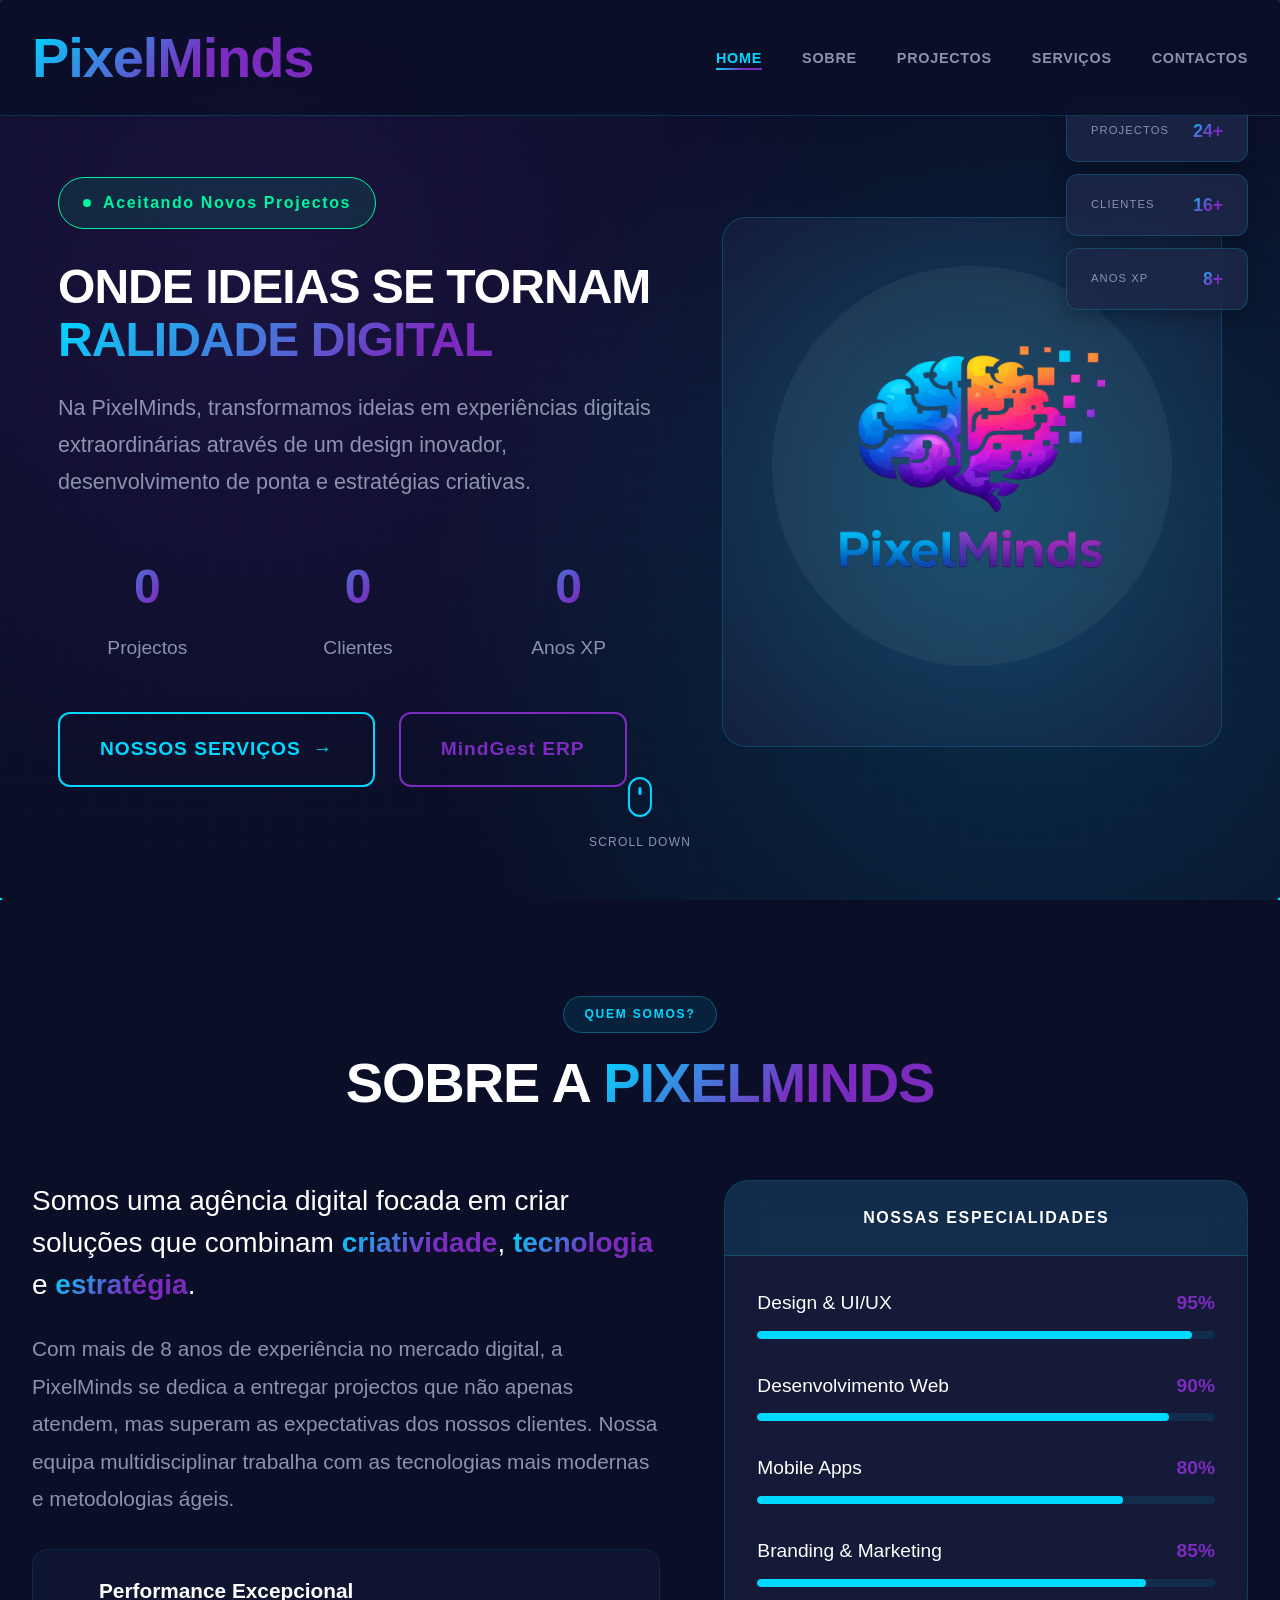
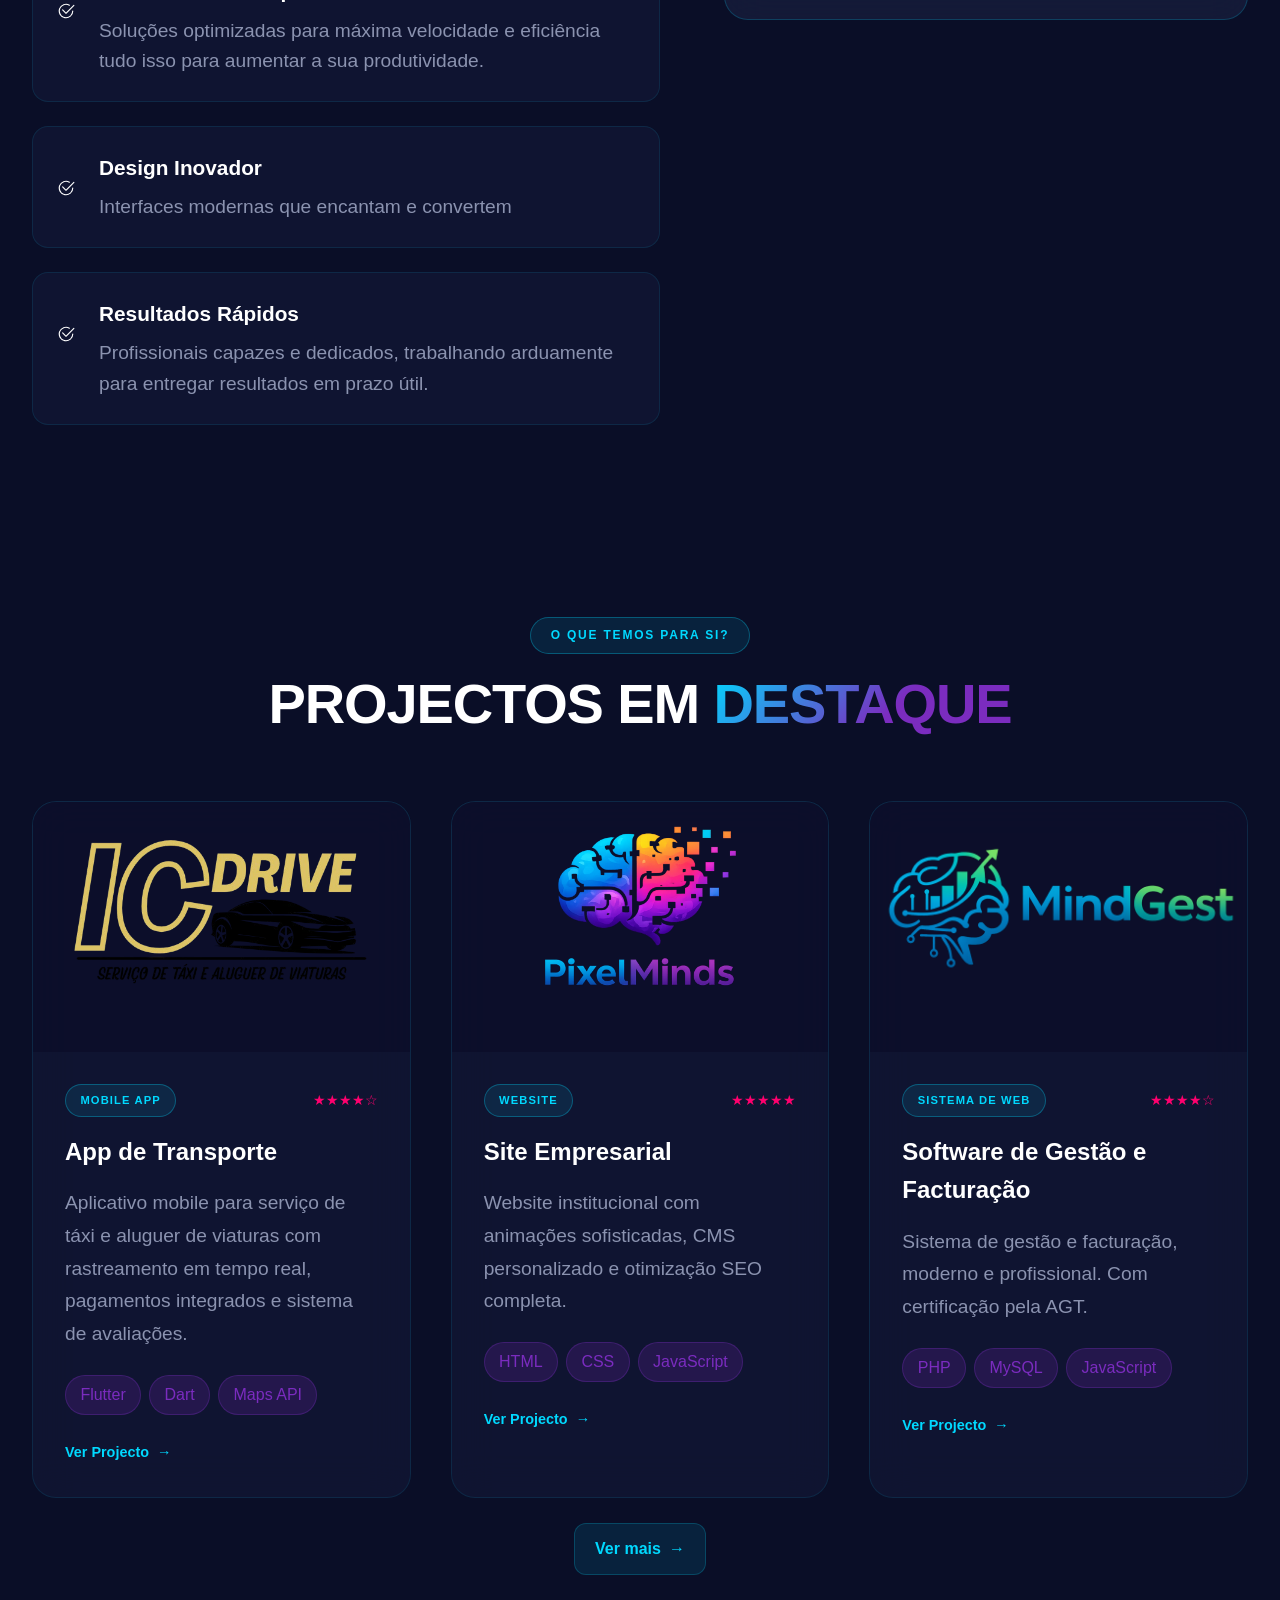
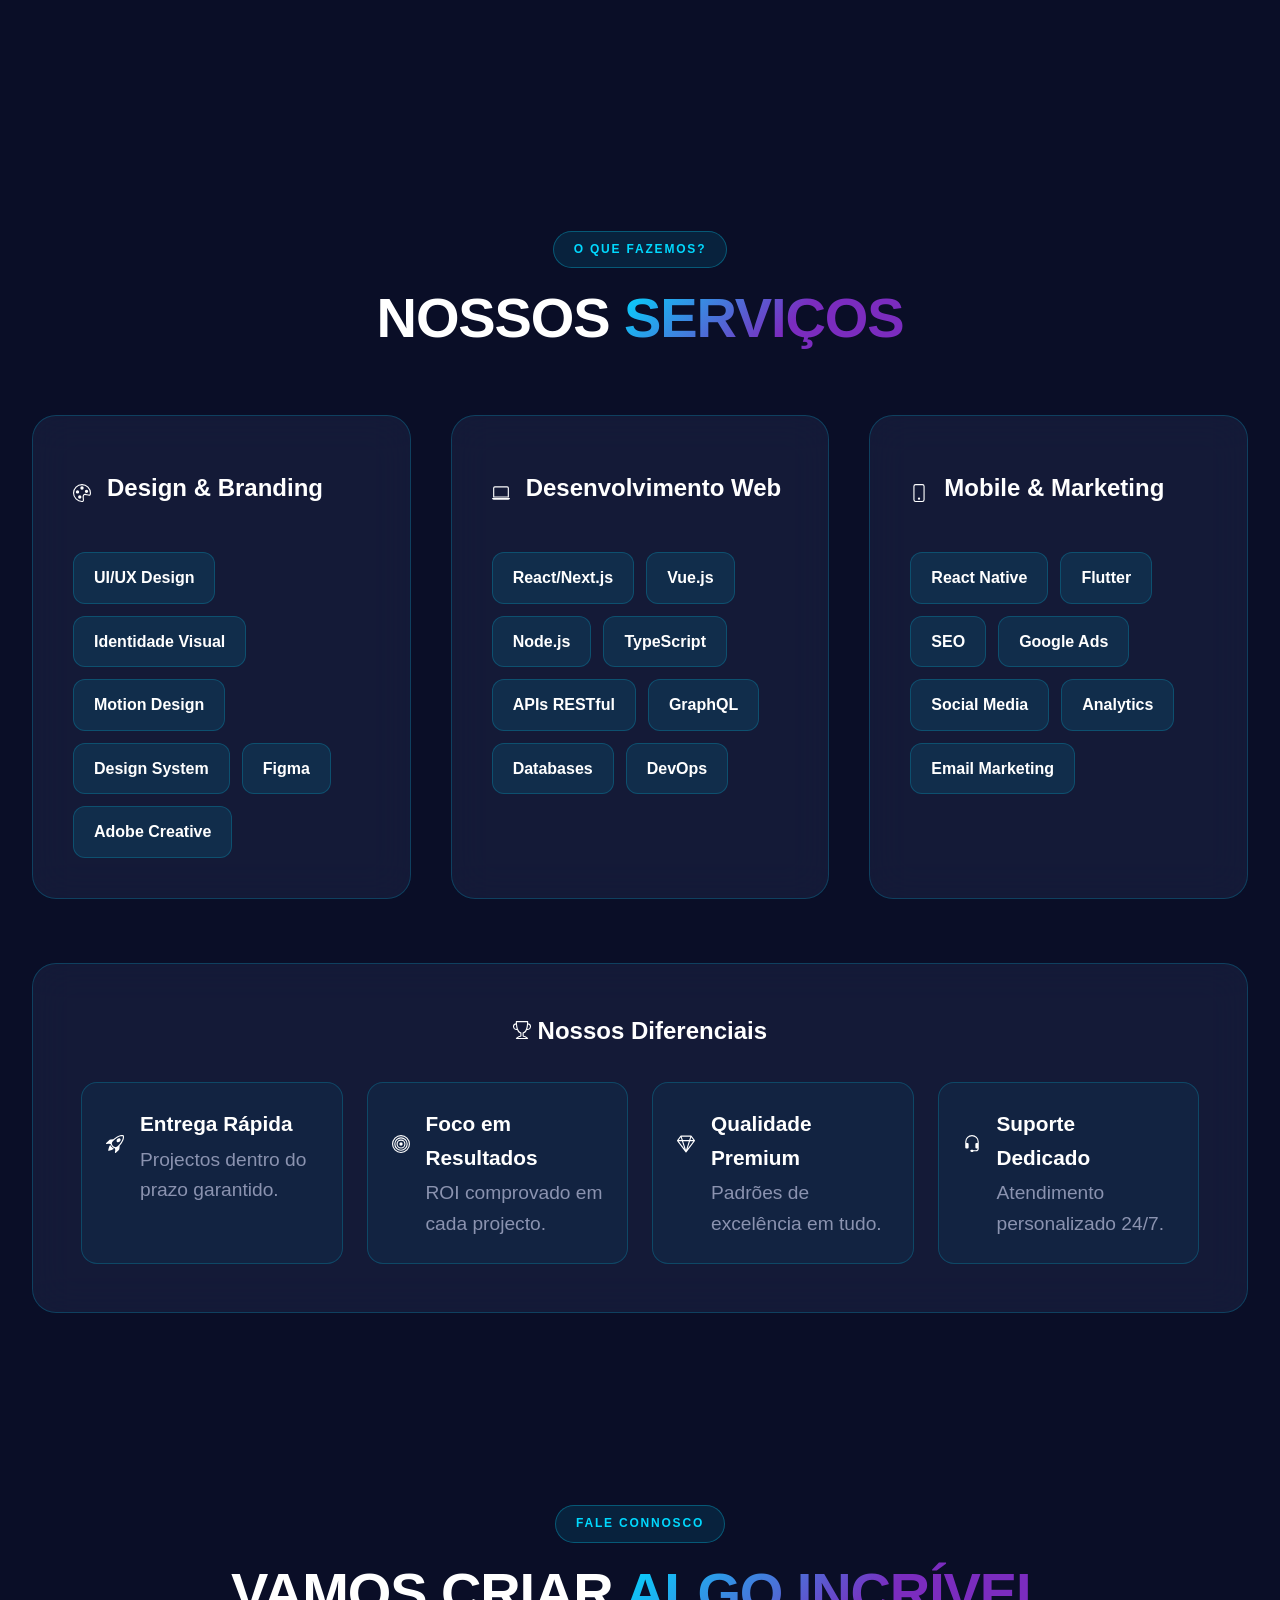
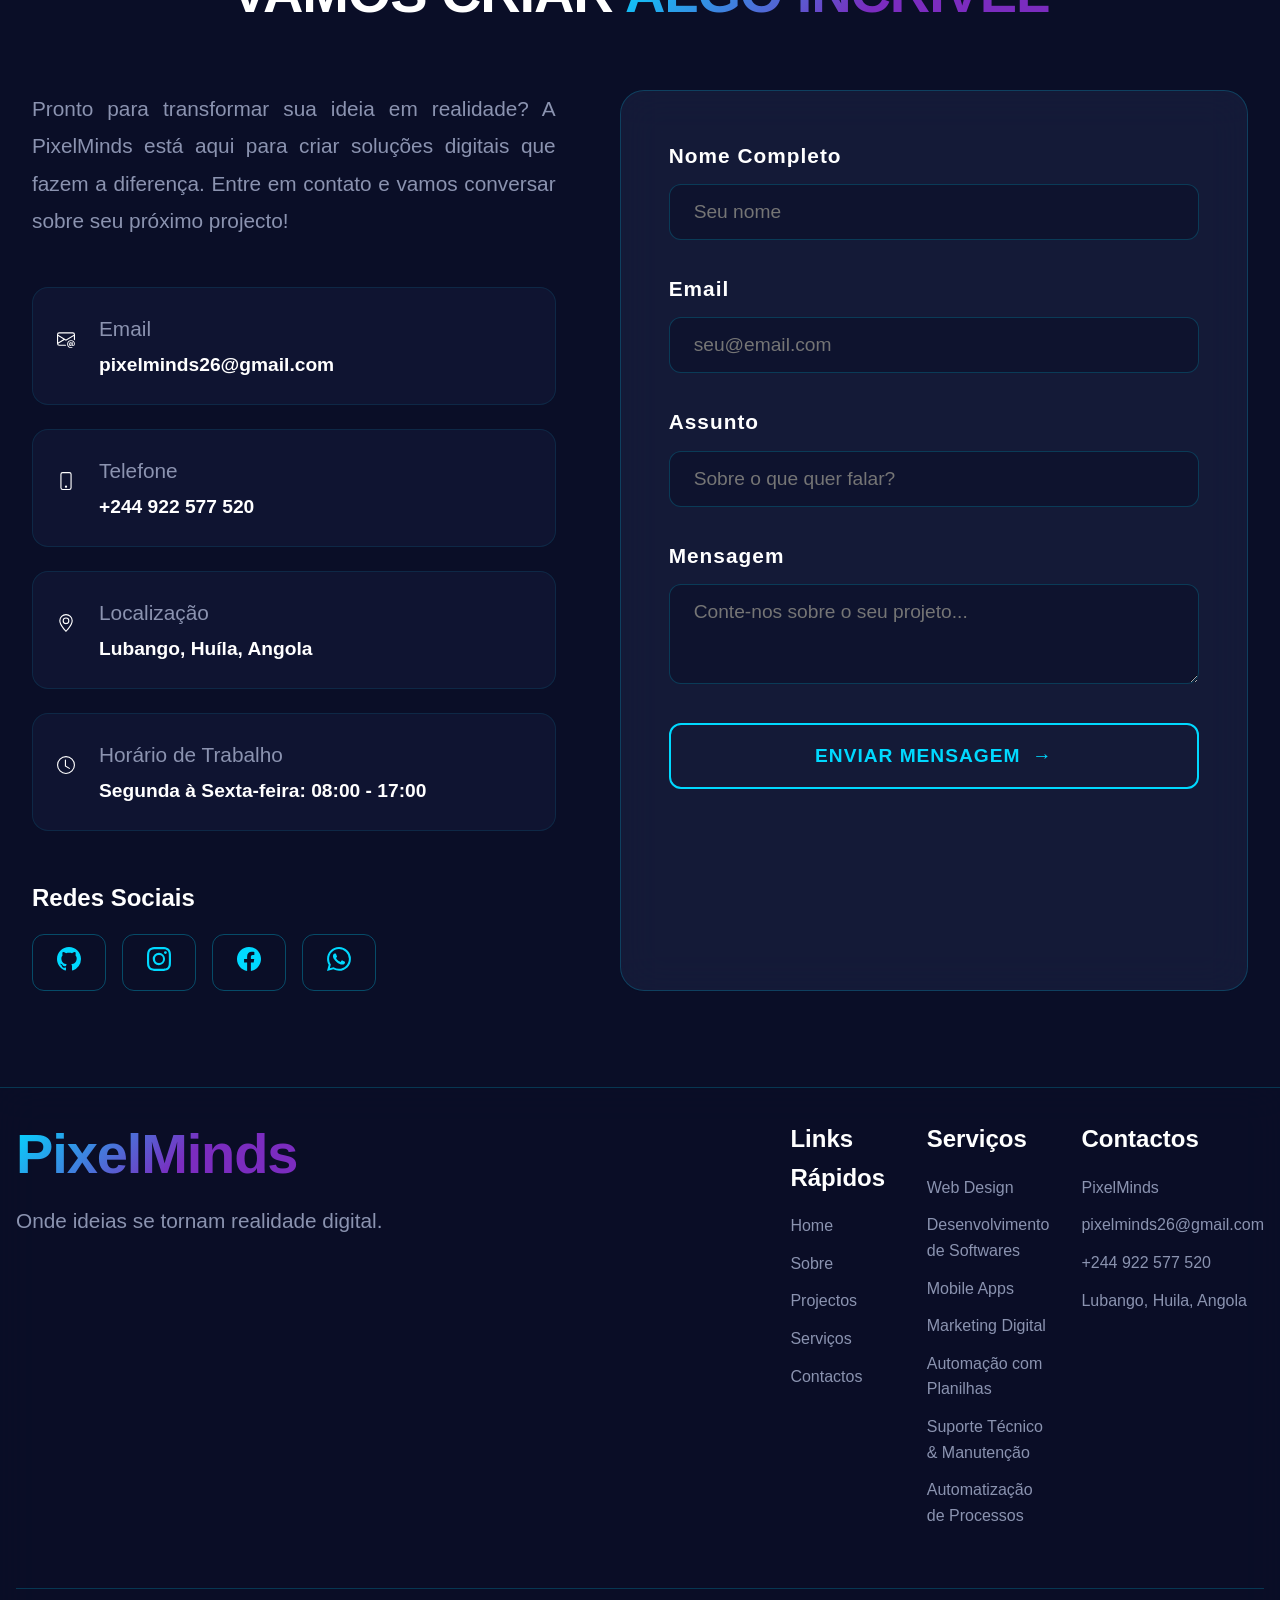
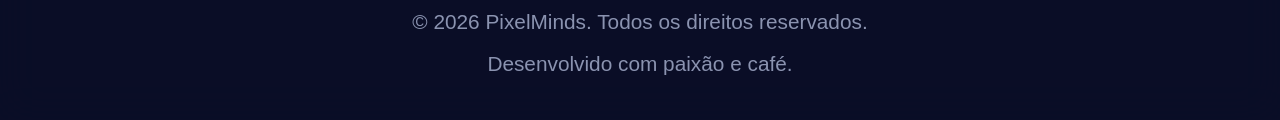
==== index.html @ ed3d5b4e "Add files via upload" ====
<!doctype html>
<html lang="pt">
  <head>
    <meta charset="UTF-8" />
    <meta name="viewport" content="width=device-width, initial-scale=1.0" />
    <title>PixelMinds - Soluções Digitais</title>
    <link rel="icon" href="PM.png" />
    <link rel="stylesheet" href="styles.css" />
    <link rel="preconnect" href="https://fonts.googleapis.com" />
    <link rel="preconnect" href="https://fonts.gstatic.com" crossorigin />
    <link
      href="https://fonts.googleapis.com/css2?family=Orbitron:wght@400;500;600;700;800;900&family=Rajdhani:wght@300;400;500;600;700&display=swap"
      rel="stylesheet"
    />
  </head>
  <body>
    <!-- Animated Background -->
    <div class="gaming-bg">
      <div class="grid-overlay"></div>
      <canvas id="particles"></canvas>
    </div>

    <!-- Stats Display -->
    <div class="hud">
      <div class="hud-item">
        <span class="hud-label">PROJECTOS</span>
        <span class="hud-value" id="projects">24+</span>
      </div>
      <div class="hud-item">
        <span class="hud-label">CLIENTES</span>
        <span class="hud-value" id="clients">16+</span>
      </div>
      <div class="hud-item">
        <span class="hud-label">ANOS XP</span>
        <span class="hud-value" id="experience">8+</span>
      </div>
    </div>

    <!-- Navigation -->
    <nav class="navbar">
      <div class="nav-container">
        <div class="logo">
          <h2 hr class="section-title">
            <a class="eu" href="index.html"
              ><span class="gradient-text">PixelMinds</span></a
            >
          </h2>
        </div>

        <ul class="nav-menu">
          <li><a href="#home" class="nav-link active">HOME</a></li>
          <li><a href="#about" class="nav-link">SOBRE</a></li>
          <li><a href="#projectos" class="nav-link">PROJECTOS</a></li>
          <li><a href="#skills" class="nav-link">SERVIÇOS</a></li>
          <li><a href="#contact" class="nav-link">CONTACTOS</a></li>
        </ul>

        <button class="nav-toggle">
          <span></span>
          <span></span>
          <span></span>
        </button>
      </div>
    </nav>

    <!-- Hero Section -->
    <section id="home" class="hero">
      <div class="hero-container">
        <div class="hero-content">
          <div class="status-badge">
            <span class="status-dot"></span>
            <span>Aceitando Novos Projectos</span>
          </div>

          <h1 class="hero-title">
            <span class="title-line">ONDE IDEIAS SE TORNAM</span>
            <span class="title-line gradient-text">RALIDADE DIGITAL</span>
          </h1>

          <p class="hero-description">
            Na PixelMinds, transformamos ideias em experiências digitais
            extraordinárias através de um design inovador, desenvolvimento de
            ponta e estratégias criativas.
          </p>

          <div class="hero-stats">
            <div class="stat-item">
              <div class="stat-number" data-target="24">0</div>
              <div class="stat-label">Projectos</div>
            </div>
            <div class="stat-item">
              <div class="stat-number" data-target="16">0</div>
              <div class="stat-label">Clientes</div>
            </div>
            <div class="stat-item">
              <div class="stat-number" data-target="8">0</div>
              <div class="stat-label">Anos XP</div>
            </div>
          </div>

          <div class="hero-actions">
            <a href="#skills" class="btn btn-primary">
              <span class="btn-text">NOSSOS SERVIÇOS</span>
              <span class="btn-icon">→</span>
            </a>
            <a href="mindgest.html" class="btn btn-secondary">
              <span class="btn-text">MindGest ERP</span>
            </a>
          </div>
        </div>

        <div class="hero-visual">
          <div class="visual-card">
            <div class="card-glow"></div>
            <div class="card-content">
              <div class="avatar-container">
                <div class="avatar">
                  <div class="avatar-image">
                    <img
                      src="PixelMinds.png"
                      alt="PixelMinds"
                      class="company-logo"
                    />
                  </div>
                </div>
              </div>
            </div>
          </div>
        </div>
      </div>

      <div class="scroll-indicator">
        <div class="mouse">
          <div class="wheel"></div>
        </div>
        <span>SCROLL DOWN</span>
      </div>
    </section>

    <!-- About Section -->
    <section id="about" class="about">
      <div class="container">
        <div class="section-header">
          <span class="section-tag">QUEM SOMOS?</span>
          <h2 class="section-title">
            SOBRE A <span class="gradient-text">PIXELMINDS</span>
          </h2>
        </div>

        <div class="about-grid">
          <div class="about-content">
            <p class="lead-text">
              Somos uma agência digital focada em criar soluções que combinam
              <span class="text-highlight">criatividade</span>,
              <span class="text-highlight">tecnologia</span> e
              <span class="text-highlight">estratégia</span>.
            </p>

            <p class="body-text">
              Com mais de 8 anos de experiência no mercado digital, a PixelMinds
              se dedica a entregar projectos que não apenas atendem, mas superam
              as expectativas dos nossos clientes. Nossa equipa multidisciplinar
              trabalha com as tecnologias mais modernas e metodologias ágeis.
            </p>

            <div class="features-list">
              <div class="feature-item">
                <div class="feature-icon">
                  <svg
                    xmlns="http://www.w3.org/2000/svg"
                    width="18"
                    height="18"
                    fill="currentColor"
                    class="bi bi-check2-circle"
                    viewBox="0 0 16 16"
                  >
                    <path
                      d="M2.5 8a5.5 5.5 0 0 1 8.25-4.764.5.5 0 0 0 .5-.866A6.5 6.5 0 1 0 14.5 8a.5.5 0 0 0-1 0 5.5 5.5 0 1 1-11 0"
                    />
                    <path
                      d="M15.354 3.354a.5.5 0 0 0-.708-.708L8 9.293 5.354 6.646a.5.5 0 1 0-.708.708l3 3a.5.5 0 0 0 .708 0z"
                    />
                  </svg>
                </div>
                <div class="feature-content">
                  <h3>Performance Excepcional</h3>
                  <p>
                    Soluções optimizadas para máxima velocidade e eficiência
                    tudo isso para aumentar a sua produtividade.
                  </p>
                </div>
              </div>

              <div class="feature-item">
                <div class="feature-icon">
                  <svg
                    xmlns="http://www.w3.org/2000/svg"
                    width="18"
                    height="18"
                    fill="currentColor"
                    class="bi bi-check2-circle"
                    viewBox="0 0 16 16"
                  >
                    <path
                      d="M2.5 8a5.5 5.5 0 0 1 8.25-4.764.5.5 0 0 0 .5-.866A6.5 6.5 0 1 0 14.5 8a.5.5 0 0 0-1 0 5.5 5.5 0 1 1-11 0"
                    />
                    <path
                      d="M15.354 3.354a.5.5 0 0 0-.708-.708L8 9.293 5.354 6.646a.5.5 0 1 0-.708.708l3 3a.5.5 0 0 0 .708 0z"
                    />
                  </svg>
                </div>
                <div class="feature-content">
                  <h3>Design Inovador</h3>
                  <p>Interfaces modernas que encantam e convertem</p>
                </div>
              </div>

              <div class="feature-item">
                <div class="feature-icon">
                  <svg
                    xmlns="http://www.w3.org/2000/svg"
                    width="18"
                    height="18"
                    fill="currentColor"
                    class="bi bi-check2-circle"
                    viewBox="0 0 16 16"
                  >
                    <path
                      d="M2.5 8a5.5 5.5 0 0 1 8.25-4.764.5.5 0 0 0 .5-.866A6.5 6.5 0 1 0 14.5 8a.5.5 0 0 0-1 0 5.5 5.5 0 1 1-11 0"
                    />
                    <path
                      d="M15.354 3.354a.5.5 0 0 0-.708-.708L8 9.293 5.354 6.646a.5.5 0 1 0-.708.708l3 3a.5.5 0 0 0 .708 0z"
                    />
                  </svg>
                </div>
                <div class="feature-content">
                  <h3>Resultados Rápidos</h3>
                  <p>
                    Profissionais capazes e dedicados, trabalhando arduamente
                    para entregar resultados em prazo útil.
                  </p>
                </div>
              </div>
            </div>
          </div>

          <div class="stats-panel">
            <div class="panel-header">
              <span>NOSSAS ESPECIALIDADES</span>
            </div>
            <div class="panel-body">
              <div class="progress-stat">
                <div class="progress-header">
                  <span>Design & UI/UX</span>
                  <span class="progress-value">95%</span>
                </div>
                <div class="progress-bar">
                  <div class="progress-fill" data-progress="95"></div>
                </div>
              </div>

              <div class="progress-stat">
                <div class="progress-header">
                  <span>Desenvolvimento Web</span>
                  <span class="progress-value">90%</span>
                </div>
                <div class="progress-bar">
                  <div class="progress-fill" data-progress="90"></div>
                </div>
              </div>

              <div class="progress-stat">
                <div class="progress-header">
                  <span>Mobile Apps</span>
                  <span class="progress-value">80%</span>
                </div>
                <div class="progress-bar">
                  <div class="progress-fill" data-progress="80"></div>
                </div>
              </div>

              <div class="progress-stat">
                <div class="progress-header">
                  <span>Branding & Marketing</span>
                  <span class="progress-value">85%</span>
                </div>
                <div class="progress-bar">
                  <div class="progress-fill" data-progress="85"></div>
                </div>
              </div>
            </div>
          </div>
        </div>
      </div>
    </section>

    <!-- Projects Section -->
    <section id="projectos" class="projects">
      <div class="container">
        <div class="section-header">
          <span class="section-tag">O QUE TEMOS PARA SI?</span>
          <h2 class="section-title">
            PROJECTOS EM <span class="gradient-text">DESTAQUE</span>
          </h2>
        </div>

        <div class="projects-grid">
          <article class="project-card">
            <div class="project-image">
              <div class="project-overlay">
                <span class="overlay-icon" style="text-align: center"
                  ><img
                    src="IC Drive.png"
                    alt="PixelMinds"
                    width="80%"
                    height="100%"
                /></span>
              </div>
            </div>
            <div class="project-content">
              <div class="project-header">
                <span class="project-tag">MOBILE APP</span>
                <span class="project-rating">★★★★☆</span>
              </div>
              <h3 class="project-title">App de Transporte</h3>
              <p class="project-description">
                Aplicativo mobile para serviço de táxi e aluguer de viaturas com
                rastreamento em tempo real, pagamentos integrados e sistema de
                avaliações.
              </p>
              <div class="project-tech">
                <span class="tech-tag">Flutter</span>
                <span class="tech-tag">Dart</span>
                <span class="tech-tag">Maps API</span>
              </div>
              <a href="#" class="project-link">
                <span>Ver Projecto</span>
                <span class="link-arrow">→</span>
              </a>
            </div>
          </article>

          <article class="project-card">
            <div class="project-image">
              <div class="project-overlay">
                <span class="overlay-icon" style="text-align: center"
                  ><img
                    src="PixelMinds.png"
                    alt="PixelMinds"
                    width="80%"
                    height="100%"
                /></span>
              </div>
            </div>
            <div class="project-content">
              <div class="project-header">
                <span class="project-tag">WEBSITE</span>
                <span class="project-rating">★★★★★</span>
              </div>
              <h3 class="project-title">Site Empresarial</h3>
              <p class="project-description">
                Website institucional com animações sofisticadas, CMS
                personalizado e otimização SEO completa.
              </p>
              <div class="project-tech">
                <span class="tech-tag">HTML</span>
                <span class="tech-tag">CSS</span>
                <span class="tech-tag">JavaScript</span>
              </div>
              <a href="index.html" class="project-link">
                <span>Ver Projecto</span>
                <span class="link-arrow">→</span>
              </a>
            </div>
          </article>

          <article class="project-card">
            <div class="project-image">
              <div class="project-overlay">
                <span class="overlay-icon" style="text-align: center"
                  ><img
                    src="MindGest.png"
                    alt="MindGest"
                    width="100%"
                    height="100%"
                /></span>
              </div>
            </div>
            <div class="project-content">
              <div class="project-header">
                <span class="project-tag">SISTEMA DE WEB</span>
                <span class="project-rating">★★★★☆</span>
              </div>
              <h3 class="project-title">Software de Gestão e Facturação</h3>
              <p class="project-description">
                Sistema de gestão e facturação, moderno e profissional. Com
                certificação pela AGT.
              </p>
              <div class="project-tech">
                <span class="tech-tag">PHP</span>
                <span class="tech-tag">MySQL</span>
                <span class="tech-tag">JavaScript</span>
              </div>
              <a href="mindgest.html" class="project-link">
                <span>Ver Projecto</span>
                <span class="link-arrow">→</span>
              </a>
            </div>
          </article>
        </div>

        <div class="section-header">
          <br />
          <a href="projectos.html" class="ver-mais"
            ><span>Ver mais</span>
            <span class="link-arrow">→</span>
          </a>
        </div>
      </div>
    </section>

    <!-- Services/Skills Section -->
    <section id="skills" class="skills">
      <div class="container">
        <div class="section-header">
          <span class="section-tag">O QUE FAZEMOS?</span>
          <h2 class="section-title">
            NOSSOS <span class="gradient-text">SERVIÇOS</span>
          </h2>
        </div>

        <div class="skills-grid">
          <div class="skill-category">
            <div class="category-header">
              <div class="category-icon">
                <svg
                  xmlns="http://www.w3.org/2000/svg"
                  width="18"
                  height="18"
                  fill="currentColor"
                  class="bi bi-palette"
                  viewBox="0 0 16 16"
                >
                  <path
                    d="M8 5a1.5 1.5 0 1 0 0-3 1.5 1.5 0 0 0 0 3m4 3a1.5 1.5 0 1 0 0-3 1.5 1.5 0 0 0 0 3M5.5 7a1.5 1.5 0 1 1-3 0 1.5 1.5 0 0 1 3 0m.5 6a1.5 1.5 0 1 0 0-3 1.5 1.5 0 0 0 0 3"
                  />
                  <path
                    d="M16 8c0 3.15-1.866 2.585-3.567 2.07C11.42 9.763 10.465 9.473 10 10c-.603.683-.475 1.819-.351 2.92C9.826 14.495 9.996 16 8 16a8 8 0 1 1 8-8m-8 7c.611 0 .654-.171.655-.176.078-.146.124-.464.07-1.119-.014-.168-.037-.37-.061-.591-.052-.464-.112-1.005-.118-1.462-.01-.707.083-1.61.704-2.314.369-.417.845-.578 1.272-.618.404-.038.812.026 1.16.104.343.077.702.186 1.025.284l.028.008c.346.105.658.199.953.266.653.148.904.083.991.024C14.717 9.38 15 9.161 15 8a7 7 0 1 0-7 7"
                  />
                </svg>
              </div>
              <h3>Design & Branding</h3>
            </div>
            <div class="skill-items">
              <div class="skill-chip">UI/UX Design</div>
              <div class="skill-chip">Identidade Visual</div>
              <div class="skill-chip">Motion Design</div>
              <div class="skill-chip">Design System</div>
              <div class="skill-chip">Figma</div>
              <div class="skill-chip">Adobe Creative</div>
            </div>
          </div>

          <div class="skill-category">
            <div class="category-header">
              <div class="category-icon">
                <svg
                  xmlns="http://www.w3.org/2000/svg"
                  width="18"
                  height="18"
                  fill="currentColor"
                  class="bi bi-laptop"
                  viewBox="0 0 16 16"
                >
                  <path
                    d="M13.5 3a.5.5 0 0 1 .5.5V11H2V3.5a.5.5 0 0 1 .5-.5zm-11-1A1.5 1.5 0 0 0 1 3.5V12h14V3.5A1.5 1.5 0 0 0 13.5 2zM0 12.5h16a1.5 1.5 0 0 1-1.5 1.5h-13A1.5 1.5 0 0 1 0 12.5"
                  />
                </svg>
              </div>
              <h3>Desenvolvimento Web</h3>
            </div>
            <div class="skill-items">
              <div class="skill-chip">React/Next.js</div>
              <div class="skill-chip">Vue.js</div>
              <div class="skill-chip">Node.js</div>
              <div class="skill-chip">TypeScript</div>
              <div class="skill-chip">APIs RESTful</div>
              <div class="skill-chip">GraphQL</div>
              <div class="skill-chip">Databases</div>
              <div class="skill-chip">DevOps</div>
            </div>
          </div>

          <div class="skill-category">
            <div class="category-header">
              <div class="category-icon">
                <svg
                  xmlns="http://www.w3.org/2000/svg"
                  width="18"
                  height="18"
                  fill="currentColor"
                  class="bi bi-phone"
                  viewBox="0 0 16 16"
                >
                  <path
                    d="M11 1a1 1 0 0 1 1 1v12a1 1 0 0 1-1 1H5a1 1 0 0 1-1-1V2a1 1 0 0 1 1-1zM5 0a2 2 0 0 0-2 2v12a2 2 0 0 0 2 2h6a2 2 0 0 0 2-2V2a2 2 0 0 0-2-2z"
                  />
                  <path d="M8 14a1 1 0 1 0 0-2 1 1 0 0 0 0 2" />
                </svg>
              </div>
              <h3>Mobile & Marketing</h3>
            </div>
            <div class="skill-items">
              <div class="skill-chip">React Native</div>
              <div class="skill-chip">Flutter</div>
              <div class="skill-chip">SEO</div>
              <div class="skill-chip">Google Ads</div>
              <div class="skill-chip">Social Media</div>
              <div class="skill-chip">Analytics</div>
              <div class="skill-chip">Email Marketing</div>
            </div>
          </div>
        </div>

        <div class="achievements-showcase">
          <h3 class="achievements-title">
            <svg
              xmlns="http://www.w3.org/2000/svg"
              width="18"
              height="18"
              fill="currentColor"
              class="bi bi-trophy"
              viewBox="0 0 16 16"
            >
              <path
                d="M2.5.5A.5.5 0 0 1 3 0h10a.5.5 0 0 1 .5.5q0 .807-.034 1.536a3 3 0 1 1-1.133 5.89c-.79 1.865-1.878 2.777-2.833 3.011v2.173l1.425.356c.194.048.377.135.537.255L13.3 15.1a.5.5 0 0 1-.3.9H3a.5.5 0 0 1-.3-.9l1.838-1.379c.16-.12.343-.207.537-.255L6.5 13.11v-2.173c-.955-.234-2.043-1.146-2.833-3.012a3 3 0 1 1-1.132-5.89A33 33 0 0 1 2.5.5m.099 2.54a2 2 0 0 0 .72 3.935c-.333-1.05-.588-2.346-.72-3.935m10.083 3.935a2 2 0 0 0 .72-3.935c-.133 1.59-.388 2.885-.72 3.935M3.504 1q.01.775.056 1.469c.13 2.028.457 3.546.87 4.667C5.294 9.48 6.484 10 7 10a.5.5 0 0 1 .5.5v2.61a1 1 0 0 1-.757.97l-1.426.356a.5.5 0 0 0-.179.085L4.5 15h7l-.638-.479a.5.5 0 0 0-.18-.085l-1.425-.356a1 1 0 0 1-.757-.97V10.5A.5.5 0 0 1 9 10c.516 0 1.706-.52 2.57-2.864.413-1.12.74-2.64.87-4.667q.045-.694.056-1.469z"
              />
            </svg>
            Nossos Diferenciais
          </h3>
          <div class="achievements-list">
            <div class="achievement-badge">
              <div class="badge-icon">
                <svg
                  xmlns="http://www.w3.org/2000/svg"
                  width="18"
                  height="18"
                  fill="currentColor"
                  class="bi bi-rocket-takeoff"
                  viewBox="0 0 16 16"
                >
                  <path
                    d="M9.752 6.193c.599.6 1.73.437 2.528-.362s.96-1.932.362-2.531c-.599-.6-1.73-.438-2.528.361-.798.8-.96 1.933-.362 2.532"
                  />
                  <path
                    d="M15.811 3.312c-.363 1.534-1.334 3.626-3.64 6.218l-.24 2.408a2.56 2.56 0 0 1-.732 1.526L8.817 15.85a.51.51 0 0 1-.867-.434l.27-1.899c.04-.28-.013-.593-.131-.956a9 9 0 0 0-.249-.657l-.082-.202c-.815-.197-1.578-.662-2.191-1.277-.614-.615-1.079-1.379-1.275-2.195l-.203-.083a10 10 0 0 0-.655-.248c-.363-.119-.675-.172-.955-.132l-1.896.27A.51.51 0 0 1 .15 7.17l2.382-2.386c.41-.41.947-.67 1.524-.734h.006l2.4-.238C9.005 1.55 11.087.582 12.623.208c.89-.217 1.59-.232 2.08-.188.244.023.435.06.57.093q.1.026.16.045c.184.06.279.13.351.295l.029.073a3.5 3.5 0 0 1 .157.721c.055.485.051 1.178-.159 2.065m-4.828 7.475.04-.04-.107 1.081a1.54 1.54 0 0 1-.44.913l-1.298 1.3.054-.38c.072-.506-.034-.993-.172-1.418a9 9 0 0 0-.164-.45c.738-.065 1.462-.38 2.087-1.006M5.205 5c-.625.626-.94 1.351-1.004 2.09a9 9 0 0 0-.45-.164c-.424-.138-.91-.244-1.416-.172l-.38.054 1.3-1.3c.245-.246.566-.401.91-.44l1.08-.107zm9.406-3.961c-.38-.034-.967-.027-1.746.163-1.558.38-3.917 1.496-6.937 4.521-.62.62-.799 1.34-.687 2.051.107.676.483 1.362 1.048 1.928.564.565 1.25.941 1.924 1.049.71.112 1.429-.067 2.048-.688 3.079-3.083 4.192-5.444 4.556-6.987.183-.771.18-1.345.138-1.713a3 3 0 0 0-.045-.283 3 3 0 0 0-.3-.041Z"
                  />
                  <path
                    d="M7.009 12.139a7.6 7.6 0 0 1-1.804-1.352A7.6 7.6 0 0 1 3.794 8.86c-1.102.992-1.965 5.054-1.839 5.18.125.126 3.936-.896 5.054-1.902Z"
                  />
                </svg>
              </div>
              <div class="badge-info">
                <span class="badge-name">Entrega Rápida</span>
                <span class="badge-desc"
                  >Projectos dentro do prazo garantido.</span
                >
              </div>
            </div>

            <div class="achievement-badge">
              <div class="badge-icon">
                <svg
                  xmlns="http://www.w3.org/2000/svg"
                  width="18"
                  height="18"
                  fill="currentColor"
                  class="bi bi-bullseye"
                  viewBox="0 0 16 16"
                >
                  <path
                    d="M8 15A7 7 0 1 1 8 1a7 7 0 0 1 0 14m0 1A8 8 0 1 0 8 0a8 8 0 0 0 0 16"
                  />
                  <path
                    d="M8 13A5 5 0 1 1 8 3a5 5 0 0 1 0 10m0 1A6 6 0 1 0 8 2a6 6 0 0 0 0 12"
                  />
                  <path
                    d="M8 11a3 3 0 1 1 0-6 3 3 0 0 1 0 6m0 1a4 4 0 1 0 0-8 4 4 0 0 0 0 8"
                  />
                  <path d="M9.5 8a1.5 1.5 0 1 1-3 0 1.5 1.5 0 0 1 3 0" />
                </svg>
              </div>
              <div class="badge-info">
                <span class="badge-name">Foco em Resultados</span>
                <span class="badge-desc">ROI comprovado em cada projecto.</span>
              </div>
            </div>

            <div class="achievement-badge">
              <div class="badge-icon">
                <svg
                  xmlns="http://www.w3.org/2000/svg"
                  width="18"
                  height="18"
                  fill="currentColor"
                  class="bi bi-gem"
                  viewBox="0 0 16 16"
                >
                  <path
                    d="M3.1.7a.5.5 0 0 1 .4-.2h9a.5.5 0 0 1 .4.2l2.976 3.974c.149.185.156.45.01.644L8.4 15.3a.5.5 0 0 1-.8 0L.1 5.3a.5.5 0 0 1 0-.6zm11.386 3.785-1.806-2.41-.776 2.413zm-3.633.004.961-2.989H4.186l.963 2.995zM5.47 5.495 8 13.366l2.532-7.876zm-1.371-.999-.78-2.422-1.818 2.425zM1.499 5.5l5.113 6.817-2.192-6.82zm7.889 6.817 5.123-6.83-2.928.002z"
                  />
                </svg>
              </div>
              <div class="badge-info">
                <span class="badge-name">Qualidade Premium</span>
                <span class="badge-desc">Padrões de excelência em tudo.</span>
              </div>
            </div>

            <div class="achievement-badge">
              <div class="badge-icon">
                <svg
                  xmlns="http://www.w3.org/2000/svg"
                  width="18"
                  height="18"
                  fill="currentColor"
                  class="bi bi-headset"
                  viewBox="0 0 16 16"
                >
                  <path
                    d="M8 1a5 5 0 0 0-5 5v1h1a1 1 0 0 1 1 1v3a1 1 0 0 1-1 1H3a1 1 0 0 1-1-1V6a6 6 0 1 1 12 0v6a2.5 2.5 0 0 1-2.5 2.5H9.366a1 1 0 0 1-.866.5h-1a1 1 0 1 1 0-2h1a1 1 0 0 1 .866.5H11.5A1.5 1.5 0 0 0 13 12h-1a1 1 0 0 1-1-1V8a1 1 0 0 1 1-1h1V6a5 5 0 0 0-5-5"
                  />
                </svg>
              </div>
              <div class="badge-info">
                <span class="badge-name">Suporte Dedicado</span>
                <span class="badge-desc">Atendimento personalizado 24/7.</span>
              </div>
            </div>
          </div>
        </div>
      </div>
    </section>

    <!-- Contact Section -->
    <section id="contact" class="contact">
      <div class="container">
        <div class="section-header">
          <span class="section-tag">FALE CONNOSCO</span>
          <h2 class="section-title">
            VAMOS CRIAR <span class="gradient-text">ALGO INCRÍVEL</span>
          </h2>
        </div>

        <div class="contact-grid">
          <div class="contact-info">
            <p class="contact-intro">
              Pronto para transformar sua ideia em realidade? A PixelMinds está
              aqui para criar soluções digitais que fazem a diferença. Entre em
              contato e vamos conversar sobre seu próximo projecto!
            </p>

            <div class="contact-methods">
              <a href="mailto:pixelminds26@gmail.com" class="contact-item">
                <div class="contact-icon">
                  <svg
                    xmlns="http://www.w3.org/2000/svg"
                    width="18"
                    height="18"
                    fill="currentColor"
                    class="bi bi-envelope-at"
                    viewBox="0 0 16 16"
                  >
                    <path
                      d="M2 2a2 2 0 0 0-2 2v8.01A2 2 0 0 0 2 14h5.5a.5.5 0 0 0 0-1H2a1 1 0 0 1-.966-.741l5.64-3.471L8 9.583l7-4.2V8.5a.5.5 0 0 0 1 0V4a2 2 0 0 0-2-2zm3.708 6.208L1 11.105V5.383zM1 4.217V4a1 1 0 0 1 1-1h12a1 1 0 0 1 1 1v.217l-7 4.2z"
                    />
                    <path
                      d="M14.247 14.269c1.01 0 1.587-.857 1.587-2.025v-.21C15.834 10.43 14.64 9 12.52 9h-.035C10.42 9 9 10.36 9 12.432v.214C9 14.82 10.438 16 12.358 16h.044c.594 0 1.018-.074 1.237-.175v-.73c-.245.11-.673.18-1.18.18h-.044c-1.334 0-2.571-.788-2.571-2.655v-.157c0-1.657 1.058-2.724 2.64-2.724h.04c1.535 0 2.484 1.05 2.484 2.326v.118c0 .975-.324 1.39-.639 1.39-.232 0-.41-.148-.41-.42v-2.19h-.906v.569h-.03c-.084-.298-.368-.63-.954-.63-.778 0-1.259.555-1.259 1.4v.528c0 .892.49 1.434 1.26 1.434.471 0 .896-.227 1.014-.643h.043c.118.42.617.648 1.12.648m-2.453-1.588v-.227c0-.546.227-.791.573-.791.297 0 .572.192.572.708v.367c0 .573-.253.744-.564.744-.354 0-.581-.215-.581-.8Z"
                    />
                  </svg>
                </div>
                <div class="contact-details">
                  <span class="contact-label">Email</span>
                  <span class="contact-value">pixelminds26@gmail.com</span>
                </div>
              </a>

              <a href="tel:+244922577520" class="contact-item">
                <div class="contact-icon">
                  <svg
                    xmlns="http://www.w3.org/2000/svg"
                    width="18"
                    height="18"
                    fill="currentColor"
                    class="bi bi-phone"
                    viewBox="0 0 16 16"
                  >
                    <path
                      d="M11 1a1 1 0 0 1 1 1v12a1 1 0 0 1-1 1H5a1 1 0 0 1-1-1V2a1 1 0 0 1 1-1zM5 0a2 2 0 0 0-2 2v12a2 2 0 0 0 2 2h6a2 2 0 0 0 2-2V2a2 2 0 0 0-2-2z"
                    />
                    <path d="M8 14a1 1 0 1 0 0-2 1 1 0 0 0 0 2" />
                  </svg>
                </div>
                <div class="contact-details">
                  <span class="contact-label">Telefone</span>
                  <span class="contact-value">+244 922 577 520</span>
                </div>
              </a>

              <a
                href="https://maps.app.goo.gl/CNVL8Rxpx7H3XYbq9"
                class="contact-item"
              >
                <div class="contact-icon">
                  <svg
                    xmlns="http://www.w3.org/2000/svg"
                    width="18"
                    height="18"
                    fill="currentColor"
                    class="bi bi-geo-alt"
                    viewBox="0 0 16 16"
                  >
                    <path
                      d="M12.166 8.94c-.524 1.062-1.234 2.12-1.96 3.07A32 32 0 0 1 8 14.58a32 32 0 0 1-2.206-2.57c-.726-.95-1.436-2.008-1.96-3.07C3.304 7.867 3 6.862 3 6a5 5 0 0 1 10 0c0 .862-.305 1.867-.834 2.94M8 16s6-5.686 6-10A6 6 0 0 0 2 6c0 4.314 6 10 6 10"
                    />
                    <path
                      d="M8 8a2 2 0 1 1 0-4 2 2 0 0 1 0 4m0 1a3 3 0 1 0 0-6 3 3 0 0 0 0 6"
                    />
                  </svg>
                </div>
                <div class="contact-details">
                  <span class="contact-label">Localização</span>
                  <span class="contact-value">Lubango, Huíla, Angola</span>
                </div>
              </a>

              <a href="#" class="contact-item">
                <div class="contact-icon">
                  <svg
                    xmlns="http://www.w3.org/2000/svg"
                    width="18"
                    height="18"
                    fill="currentColor"
                    class="bi bi-clock"
                    viewBox="0 0 16 16"
                  >
                    <path
                      d="M8 3.5a.5.5 0 0 0-1 0V9a.5.5 0 0 0 .252.434l3.5 2a.5.5 0 0 0 .496-.868L8 8.71z"
                    />
                    <path
                      d="M8 16A8 8 0 1 0 8 0a8 8 0 0 0 0 16m7-8A7 7 0 1 1 1 8a7 7 0 0 1 14 0"
                    />
                  </svg>
                </div>
                <div class="contact-details">
                  <span class="contact-label">Horário de Trabalho</span>
                  <span class="contact-value"
                    >Segunda à Sexta-feira: 08:00 - 17:00</span
                  >
                </div>
              </a>
            </div>

            <div class="social-links">
              <h4>Redes Sociais</h4>
              <div class="social-buttons">
                <a
                  href="https://pixelminds26.github.io/PixelMinds/"
                  class="social-btn"
                  ><svg
                    xmlns="http://www.w3.org/2000/svg"
                    width="24"
                    height="24"
                    fill="currentColor"
                    class="bi bi-github"
                    viewBox="0 0 16 16"
                  >
                    <path
                      d="M8 0C3.58 0 0 3.58 0 8c0 3.54 2.29 6.53 5.47 7.59.4.07.55-.17.55-.38 0-.19-.01-.82-.01-1.49-2.01.37-2.53-.49-2.69-.94-.09-.23-.48-.94-.82-1.13-.28-.15-.68-.52-.01-.53.63-.01 1.08.58 1.23.82.72 1.21 1.87.87 2.33.66.07-.52.28-.87.51-1.07-1.78-.2-3.64-.89-3.64-3.95 0-.87.31-1.59.82-2.15-.08-.2-.36-1.02.08-2.12 0 0 .67-.21 2.2.82.64-.18 1.32-.27 2-.27s1.36.09 2 .27c1.53-1.04 2.2-.82 2.2-.82.44 1.1.16 1.92.08 2.12.51.56.82 1.27.82 2.15 0 3.07-1.87 3.75-3.65 3.95.29.25.54.73.54 1.48 0 1.07-.01 1.93-.01 2.2 0 .21.15.46.55.38A8.01 8.01 0 0 0 16 8c0-4.42-3.58-8-8-8"
                    /></svg
                ></a>
                <a
                  href="https://www.instagram.com/pixelminds4?igsh=NGxwMzZhcnpkaHM2"
                  class="social-btn"
                  ><svg
                    xmlns="http://www.w3.org/2000/svg"
                    width="24"
                    height="24"
                    fill="currentColor"
                    class="bi bi-instagram"
                    viewBox="0 0 16 16"
                  >
                    <path
                      d="M8 0C5.829 0 5.556.01 4.703.048 3.85.088 3.269.222 2.76.42a3.9 3.9 0 0 0-1.417.923A3.9 3.9 0 0 0 .42 2.76C.222 3.268.087 3.85.048 4.7.01 5.555 0 5.827 0 8.001c0 2.172.01 2.444.048 3.297.04.852.174 1.433.372 1.942.205.526.478.972.923 1.417.444.445.89.719 1.416.923.51.198 1.09.333 1.942.372C5.555 15.99 5.827 16 8 16s2.444-.01 3.298-.048c.851-.04 1.434-.174 1.943-.372a3.9 3.9 0 0 0 1.416-.923c.445-.445.718-.891.923-1.417.197-.509.332-1.09.372-1.942C15.99 10.445 16 10.173 16 8s-.01-2.445-.048-3.299c-.04-.851-.175-1.433-.372-1.941a3.9 3.9 0 0 0-.923-1.417A3.9 3.9 0 0 0 13.24.42c-.51-.198-1.092-.333-1.943-.372C10.443.01 10.172 0 7.998 0zm-.717 1.442h.718c2.136 0 2.389.007 3.232.046.78.035 1.204.166 1.486.275.373.145.64.319.92.599s.453.546.598.92c.11.281.24.705.275 1.485.039.843.047 1.096.047 3.231s-.008 2.389-.047 3.232c-.035.78-.166 1.203-.275 1.485a2.5 2.5 0 0 1-.599.919c-.28.28-.546.453-.92.598-.28.11-.704.24-1.485.276-.843.038-1.096.047-3.232.047s-2.39-.009-3.233-.047c-.78-.036-1.203-.166-1.485-.276a2.5 2.5 0 0 1-.92-.598 2.5 2.5 0 0 1-.6-.92c-.109-.281-.24-.705-.275-1.485-.038-.843-.046-1.096-.046-3.233s.008-2.388.046-3.231c.036-.78.166-1.204.276-1.486.145-.373.319-.64.599-.92s.546-.453.92-.598c.282-.11.705-.24 1.485-.276.738-.034 1.024-.044 2.515-.045zm4.988 1.328a.96.96 0 1 0 0 1.92.96.96 0 0 0 0-1.92m-4.27 1.122a4.109 4.109 0 1 0 0 8.217 4.109 4.109 0 0 0 0-8.217m0 1.441a2.667 2.667 0 1 1 0 5.334 2.667 2.667 0 0 1 0-5.334"
                    /></svg
                ></a>
                <a
                  href="https://www.facebook.com/share/1CEi3XXUz3/?mibextid=wwXlfr"
                  class="social-btn"
                  ><svg
                    xmlns="http://www.w3.org/2000/svg"
                    width="24"
                    height="24"
                    fill="currentColor"
                    class="bi bi-facebook"
                    viewBox="0 0 16 16"
                  >
                    <path
                      d="M16 8.049c0-4.446-3.582-8.05-8-8.05C3.58 0-.002 3.603-.002 8.05c0 4.017 2.926 7.347 6.75 7.951v-5.625h-2.03V8.05H6.75V6.275c0-2.017 1.195-3.131 3.022-3.131.876 0 1.791.157 1.791.157v1.98h-1.009c-.993 0-1.303.621-1.303 1.258v1.51h2.218l-.354 2.326H9.25V16c3.824-.604 6.75-3.934 6.75-7.951"
                    /></svg
                ></a>
                <a
                  href="https://wa.me/244922577520?text=Olá,%20gostaria%20de%20saber%20mais%20sobre%20seus%20serviços.
"
                  class="social-btn"
                  ><svg
                    xmlns="http://www.w3.org/2000/svg"
                    width="24"
                    height="24"
                    fill="currentColor"
                    class="bi bi-whatsapp"
                    viewBox="0 0 16 16"
                  >
                    <path
                      d="M13.601 2.326A7.85 7.85 0 0 0 7.994 0C3.627 0 .068 3.558.064 7.926c0 1.399.366 2.76 1.057 3.965L0 16l4.204-1.102a7.9 7.9 0 0 0 3.79.965h.004c4.368 0 7.926-3.558 7.93-7.93A7.9 7.9 0 0 0 13.6 2.326zM7.994 14.521a6.6 6.6 0 0 1-3.356-.92l-.24-.144-2.494.654.666-2.433-.156-.251a6.56 6.56 0 0 1-1.007-3.505c0-3.626 2.957-6.584 6.591-6.584a6.56 6.56 0 0 1 4.66 1.931 6.56 6.56 0 0 1 1.928 4.66c-.004 3.639-2.961 6.592-6.592 6.592m3.615-4.934c-.197-.099-1.17-.578-1.353-.646-.182-.065-.315-.099-.445.099-.133.197-.513.646-.627.775-.114.133-.232.148-.43.05-.197-.1-.836-.308-1.592-.985-.59-.525-.985-1.175-1.103-1.372-.114-.198-.011-.304.088-.403.087-.088.197-.232.296-.346.1-.114.133-.198.198-.33.065-.134.034-.248-.015-.347-.05-.099-.445-1.076-.612-1.47-.16-.389-.323-.335-.445-.34-.114-.007-.247-.007-.38-.007a.73.73 0 0 0-.529.247c-.182.198-.691.677-.691 1.654s.71 1.916.81 2.049c.098.133 1.394 2.132 3.383 2.992.47.205.84.326 1.129.418.475.152.904.129 1.246.08.38-.058 1.171-.48 1.338-.943.164-.464.164-.86.114-.943-.049-.084-.182-.133-.38-.232"
                    /></svg
                ></a>
              </div>
            </div>
          </div>

          <form
            class="contact-form"
            id="contactForm"
            action="https://formspree.io/f/seuID"
            method="POST"
          >
            <div class="form-group">
              <label for="name">Nome Completo</label>
              <input type="text" id="name" required placeholder="Seu nome" />
            </div>

            <div class="form-group">
              <label for="email">Email</label>
              <input
                type="email"
                id="email"
                required
                placeholder="seu@email.com"
              />
            </div>

            <div class="form-group">
              <label for="subject">Assunto</label>
              <input
                type="text"
                id="subject"
                required
                placeholder="Sobre o que quer falar?"
              />
            </div>

            <div class="form-group">
              <label for="message">Mensagem</label>
              <textarea
                id="message"
                rows="3"
                required
                placeholder="Conte-nos sobre o seu projeto..."
              ></textarea>
            </div>

            <button type="submit" class="btn btn-primary btn-block">
              <span class="btn-text">ENVIAR MENSAGEM</span>
              <span class="btn-icon">→</span>
            </button>
          </form>
        </div>
      </div>
    </section>

    <!-- Footer -->
    <footer class="footer">
      <div class="container">
        <div class="footer-content">
          <div class="footer-brand">
            <h2 hr class="section-title">
              <a class="eu" href="#home"
                ><span class="gradient-text">PixelMinds</span></a
              >
            </h2>
            <p class="footer-tagline">
              Onde ideias se tornam realidade digital.
            </p>
          </div>

          <div class="footer-links">
            <div class="footer-column">
              <h4>Links Rápidos</h4>
              <a href="#home">Home</a>
              <a href="#about">Sobre</a>
              <a href="#projectos">Projectos</a>
              <a href="#skills">Serviços</a>
              <a href="#contact">Contactos</a>
            </div>

            <div class="footer-column">
              <h4>Serviços</h4>
              <a href="#skills">Web Design</a>
              <a href="#skills">Desenvolvimento de Softwares</a>
              <a href="#skills">Mobile Apps</a>
              <a href="#skills">Marketing Digital</a>
              <a href="#skills">Automação com Planilhas</a>
              <a href="#skills">Suporte Técnico & Manutenção</a>
              <a href="#skills">Automatização de Processos</a>
            </div>

            <div class="footer-column">
              <h4>Contactos</h4>
              <a href="index.html">PixelMinds</a>
              <a href="mailto:pixelminds26@gmail.com">pixelminds26@gmail.com</a>
              <a href="tel:+244922577520">+244 922 577 520</a>
              <a href="https://maps.app.goo.gl/CNVL8Rxpx7H3XYbq9"
                >Lubango, Huila, Angola</a
              >
            </div>
          </div>
        </div>

        <div class="footer-bottom">
          <p>&copy; 2026 PixelMinds. Todos os direitos reservados.</p>
          <p>Desenvolvido com paixão e café.</p>
        </div>
      </div>
    </footer>

    <script src="script.js"></script>
  </body>
</html>
---- styles.css ----
@import url("https://fonts.googleapis.com/css2?family=Orbitron:wght@400;500;600;700;800;900&family=Rajdhani:wght@300;400;500;600;700&display=swap");

:root {
  --color-primary: #00d9ff;
  --color-secondary: #7b2cbf;
  --color-accent: #ff006e;
  --color-success: #00f5a0;

  --color-bg: #0a0e27;
  --color-bg-light: #141b3c;
  --color-surface: #1e2749;

  --color-text: #ffffff;
  --color-text-muted: #8b93b0;

  --gradient-primary: linear-gradient(135deg, #00d9ff 0%, #7b2cbf 60%);
  --gradient-accent: linear-gradient(135deg, #00d9ff 0%, #7b2cbf 60%);

  --font-display: "Bahnschrift", sans-serif;
  --font-body: "Cambria", sans-serif;

  --shadow-glow: 0 0 40px rgba(0, 217, 255, 0.3);

  --transition-smooth: all 0.4s cubic-bezier(0.4, 0, 0.2, 1);
}

* {
  margin: 0;
  padding: 0;
  box-sizing: border-box;
}

html {
  scroll-behavior: smooth;
}

body {
  font-family: var(--font-body);
  background: var(--color-bg);
  color: var(--color-text);
  line-height: 1.6;
  overflow-x: hidden;
}

body::-webkit-scrollbar {
  width: 3px;
}

body::-webkit-scrollbar-thumb {
  background: var(--color-primary);
  border-radius: 5px;
  max-height: 5px;
}

.gaming-bg {
  position: fixed;
  inset: 0;
  z-index: 0;
  overflow: hidden;
  background:
    radial-gradient(
      circle at 20% 30%,
      rgba(123, 44, 191, 0.15) 0%,
      transparent 50%
    ),
    radial-gradient(
      circle at 80% 70%,
      rgba(0, 217, 255, 0.15) 0%,
      transparent 50%
    ),
    var(--color-bg);
}

.grid-overlay {
  position: absolute;
  inset: 0;
  background-image:
    linear-gradient(rgba(0, 217, 255, 0.03) 1px, transparent 1px),
    linear-gradient(90deg, rgba(0, 217, 255, 0.03) 1px, transparent 1px);
  background-size: 30px 30px;
  opacity: 0.5;
}

#particles {
  position: absolute;
  inset: 0;
}

.hud {
  position: fixed;
  top: 100px;
  right: 2rem;
  z-index: 100;
  display: flex;
  flex-direction: column;
  gap: 0.75rem;
}

.hud-item {
  background: rgba(30, 39, 73, 0.8);
  backdrop-filter: blur(20px);
  border: 1px solid rgba(0, 217, 255, 0.2);
  border-radius: 12px;
  padding: 1rem 1.5rem;
  display: flex;
  justify-content: space-between;
  align-items: center;
  gap: 1.5rem;
  min-width: 160px;
  box-shadow: 0 4px 20px rgba(0, 0, 0, 0.3);
}

.hud-label {
  font-family: var(--font-display);
  font-size: 0.7rem;
  color: var(--color-text-muted);
  letter-spacing: 0.1em;
}

.hud-value {
  font-family: var(--font-display);
  font-size: 1.1rem;
  font-weight: 700;
  background: var(--gradient-primary);
  -webkit-background-clip: text;
  -webkit-text-fill-color: transparent;
  background-clip: text;
}

.navbar {
  position: fixed;
  top: 0;
  left: 0;
  right: 0;
  z-index: 999;
  padding: 1.5rem 0;
  background: rgba(10, 14, 39, 0.8);
  backdrop-filter: blur(20px);
  border-bottom: 1px solid rgba(0, 217, 255, 0.2);
  transition: var(--transition-smooth);
}

.nav-container {
  max-width: 1400px;
  margin: 0 auto;
  padding: 0 2rem;
  display: flex;
  justify-content: space-between;
  align-items: center;
}

.logo-img,
.company-logo,
.footer-logo {
  height: 40px;
  width: auto;
}

.nav-menu {
  display: flex;
  gap: 2.5rem;
  list-style: none;
}

.nav-link {
  font-family: var(--font-display);
  font-size: 0.9rem;
  font-weight: 600;
  color: var(--color-text-muted);
  text-decoration: none;
  letter-spacing: 0.05em;
  transition: var(--transition-smooth);
  position: relative;
}

.eu {
  text-decoration: none;
}

.nav-link::after {
  content: "";
  position: absolute;
  bottom: -4px;
  left: 0;
  width: 0;
  height: 2px;
  background: var(--gradient-primary);
  transition: width 0.3s;
}

.nav-link:hover,
.nav-link.active {
  color: var(--color-primary);
}

.nav-link:hover::after,
.nav-link.active::after {
  width: 100%;
}

.nav-toggle {
  display: none;
  flex-direction: column;
  gap: 5px;
  background: none;
  border: none;
  cursor: pointer;
}

.nav-toggle span {
  width: 25px;
  height: 2px;
  background: var(--color-primary);
  transition: var(--transition-smooth);
}

.hero {
  min-height: 100vh;
  display: flex;
  align-items: center;
  padding: 8rem 2rem 4rem;
  position: relative;
  z-index: 1;
}

.hero-container {
  max-width: 1400px;
  margin: 0 auto;
  display: grid;
  grid-template-columns: 1.2fr 1fr;
  gap: 4rem;
  align-items: center;
}

.status-badge {
  display: inline-flex;
  align-items: center;
  gap: 0.75rem;
  padding: 0.75rem 1.5rem;
  background: rgba(0, 245, 160, 0.1);
  border: 1px solid var(--color-success);
  border-radius: 50px;
  font-family: var(--body-display);
  font-size: 1rem;
  font-weight: 600;
  color: var(--color-success);
  letter-spacing: 0.1em;
  margin-bottom: 2rem;
}

.status-dot {
  width: 8px;
  height: 8px;
  background: var(--color-success);
  border-radius: 50%;
  animation: pulse 2s ease-in-out infinite;
}

@keyframes pulse {
  0%,
  100% {
    opacity: 1;
    transform: scale(1);
  }
  50% {
    opacity: 0.5;
    transform: scale(1.2);
  }
}

.hero-title {
  font-family: var(--font-display);
  font-size: clamp(1.5rem, 7vw, 3rem);
  font-weight: 900;
  line-height: 1.1;
  margin-bottom: 1.5rem;
  letter-spacing: -0.02em;
}

.title-line {
  display: block;
}

.gradient-text {
  background: var(--gradient-primary);
  -webkit-background-clip: text;
  -webkit-text-fill-color: transparent;
  background-clip: text;
}

.gradient-texto {
  background: var(--color-success);
  -webkit-background-clip: text;
  -webkit-text-fill-color: transparent;
  background-clip: text;
}


.hero-description {
  font-size: clamp(1rem, 2vw, 1.35rem);
  color: var(--color-text-muted);
  line-height: 1.7;
  margin-bottom: 3rem;
  max-width: 600px;
}

.hero-stats {
  display: grid;
  grid-template-columns: repeat(3, 1fr);
  gap: 2rem;
  margin-bottom: 3rem;
}

.stat-item {
  text-align: center;
}

.stat-number {
  font-family: var(--font-display);
  font-size: 3rem;
  font-weight: 700;
  background: var(--gradient-primary);
  -webkit-background-clip: text;
  -webkit-text-fill-color: transparent;
  background-clip: text;
  display: block;
  margin-bottom: 0.5rem;
}

.stat-cert {
  font-family: var(--font-display);
  font-size: 3rem;
  font-weight: 700;
  background: var(--color-success);
  -webkit-background-clip: text;
  -webkit-text-fill-color: transparent;
  background-clip: text;
  display: block;
  margin-bottom: 0.5rem;
}

.stat-label {
  font-size: 1.2rem;
  color: var(--color-text-muted);
  font-weight: 500;
}

.hero-actions {
  display: flex;
  gap: 1.5rem;
  flex-wrap: wrap;
}

.btn {
  display: inline-flex;
  align-items: center;
  gap: 0.75rem;
  padding: 1.25rem 2.5rem;
  font-family: var(--font-display);
  font-size: 1.2rem;
  font-weight: 700;
  text-decoration: none;
  border-radius: 12px;
  transition: var(--transition-smooth);
  cursor: pointer;
  border: 2px solid transparent;
  letter-spacing: 0.05em;
}

.btn-primary {
  background: transparent;
  border-color: var(--color-primary);
  color: var(--color-primary);
}

.btn-primary:hover {
  background: var(--color-primary);
  color: var(--color-bg);
}

.btn-secondary {
  background: transparent;
  border-color: var(--color-secondary);
  color: var(--color-secondary);
}

.btn-secondary:hover {
  background: var(--color-secondary);
  color: var(--color-bg);
}

.btn-block {
  width: 100%;
  justify-content: center;
}

.hero-visual {
  position: relative;
}

.visual-card {
  position: relative;
  background: rgba(30, 39, 73, 0.5);
  backdrop-filter: blur(20px);
  border: 1px solid rgba(0, 217, 255, 0.2);
  border-radius: 24px;
  padding: 3rem;
  overflow: hidden;
}

.card-glow {
  position: absolute;
  inset: -100px;
  background: radial-gradient(
    circle,
    rgba(0, 217, 255, 0.2) 0%,
    transparent 70%
  );
}

.avatar-container {
  display: flex;
  justify-content: center;
  margin-bottom: 2rem;
}

.avatar {
  position: relative;
  width: 400px;
  height: 400px;
}

.avatar-image {
  width: 100%;
  height: 100%;
  background: rgba(255, 255, 255, 0.05);
  border-radius: 50%;
  display: flex;
  align-items: center;
  justify-content: center;
  padding: 2rem;
}

.company-logo {
  width: 125%;
  height: 125%;
}

.scroll-indicator {
  position: absolute;
  bottom: 3rem;
  left: 50%;
  transform: translateX(-50%);
  display: flex;
  flex-direction: column;
  align-items: center;
  gap: 1rem;
  font-size: 0.75rem;
  color: var(--color-text-muted);
  letter-spacing: 0.1em;
}

.mouse {
  width: 24px;
  height: 40px;
  border: 2px solid var(--color-primary);
  border-radius: 12px;
  position: relative;
}

.wheel {
  width: 3px;
  height: 8px;
  background: var(--color-primary);
  border-radius: 2px;
  position: absolute;
  top: 8px;
  left: 50%;
  transform: translateX(-50%);
  animation: scroll 2s ease-in-out infinite;
}

@keyframes scroll {
  0%,
  20% {
    transform: translate(-50%, 0);
    opacity: 1;
  }
  100% {
    transform: translate(-50%, 20px);
    opacity: 0;
  }
}

section {
  padding: 6rem 2rem;
  position: relative;
  z-index: 1;
}

.container {
  max-width: 1400px;
  margin: 0 auto;
}

.section-header {
  text-align: center;
  margin-bottom: 4rem;
}

.section-tag {
  display: inline-block;
  font-family: var(--font-display);
  font-size: 0.75rem;
  font-weight: 700;
  letter-spacing: 0.15em;
  color: var(--color-primary);
  background: rgba(0, 217, 255, 0.1);
  padding: 0.5rem 1.25rem;
  border-radius: 50px;
  border: 1px solid rgba(0, 217, 255, 0.3);
  margin-bottom: 1rem;
}

.section-title {
  font-family: var(--font-display);
  font-size: clamp(2rem, 5vw, 3.5rem);
  font-weight: 900;
  line-height: 1.2;
  letter-spacing: -0.02em;
}

.about-grid {
  display: grid;
  grid-template-columns: 1.2fr 1fr;
  gap: 4rem;
  align-items: start;
}

.lead-text {
  font-size: clamp(1.25rem, 2.5vw, 1.75rem);
  line-height: 1.5;
  margin-bottom: 1.5rem;
  font-weight: 500;
}

.text-highlight {
  background: var(--gradient-primary);
  -webkit-background-clip: text;
  -webkit-text-fill-color: transparent;
  background-clip: text;
  font-weight: 700;
}

.body-text {
  font-size: 1.3rem;
  color: var(--color-text-muted);
  line-height: 1.8;
  margin-bottom: 2rem;
}

.features-list {
  display: flex;
  flex-direction: column;
  gap: 1.5rem;
}

.feature-item {
  display: flex;
  gap: 1.5rem;
  padding: 1.5rem;
  background: rgba(30, 39, 73, 0.3);
  border: 1px solid rgba(0, 217, 255, 0.1);
  border-radius: 16px;
  transition: var(--transition-smooth);
}

.feature-item:hover {
  background: rgba(30, 39, 73, 0.5);
  border-color: rgba(0, 217, 255, 0.3);
  transform: translateX(10px);
}

.feature-icon {
  font-size: 2.5rem;
  flex-shrink: 0;
}

.feature-content h3 {
  font-size: 1.3rem;
  margin-bottom: 0.5rem;
}

.feature-content p {
  color: var(--color-text-muted);
  font-size: 1.2rem;
}

.stats-panel {
  background: rgba(30, 39, 73, 0.5);
  backdrop-filter: blur(20px);
  border: 1px solid rgba(0, 217, 255, 0.2);
  border-radius: 24px;
  overflow: hidden;
  position: sticky;
  top: 120px;
}

.panel-header {
  padding: 1.5rem;
  background: rgba(0, 217, 255, 0.1);
  border-bottom: 1px solid rgba(0, 217, 255, 0.2);
  font-family: var(--font-display);
  font-weight: 700;
  letter-spacing: 0.1em;
  text-align: center;
}

.panel-body {
  padding: 2rem;
}

.progress-stat {
  margin-bottom: 2rem;
}

.progress-stat:last-child {
  margin-bottom: 0;
}

.progress-header {
  display: flex;
  justify-content: space-between;
  align-items: center;
  margin-bottom: 0.75rem;
  font-size: 1.2rem;
}

.progress-value {
  font-family: var(--font-display);
  font-weight: 700;
  color: var(--color-secondary);
}

.progress-bar {
  height: 8px;
  background: rgba(0, 217, 255, 0.1);
  border-radius: 50px;
  overflow: hidden;
}

.progress-fill {
  height: 100%;
  background: var(--color-primary);
  border-radius: 50px;
  transition: width 1.5s cubic-bezier(0.4, 0, 0.2, 1);
  width: 0;
}

.projects-grid {
  display: grid;
  grid-template-columns: repeat(auto-fill, minmax(350px, 1fr));
  gap: 2.5rem;
}

.project-card {
  background: rgba(30, 39, 73, 0.3);
  backdrop-filter: blur(20px);
  border: 1px solid rgba(0, 217, 255, 0.1);
  border-radius: 24px;
  overflow: hidden;
  transition: var(--transition-smooth);
}

.project-card:hover {
  transform: translateY(-10px);
  border-color: rgba(0, 217, 255, 0.5);
  box-shadow: 0 20px 60px rgba(0, 217, 255, 0.2);
}

.project-image {
  position: relative;
  height: 250px;
  overflow: hidden;
}

.image-gradient {
  width: 100%;
  height: 100%;
  transition: transform 0.6s;
}

.project-card:hover .image-gradient {
  transform: scale(1.1);
}

.project-overlay {
  position: absolute;
  inset: 0;
  background: rgba(10, 14, 39, 0.7);
  display: flex;
  align-items: center;
  justify-content: center;
  transition: opacity 0.4s;
}

.project-over {
  position: absolute;
  inset: 0;
  display: flex;
  align-items: center;
  justify-content: center;
  transition: opacity 0.4s;
}

.project-card:hover .project-overlay {
  opacity: 1;
}

.overlay-icon {
  font-size: 4rem;
}

.project-content {
  padding: 2rem;
}

.project-header {
  display: flex;
  justify-content: space-between;
  align-items: center;
  margin-bottom: 1rem;
}

.project-tag {
  font-family: var(--font-display);
  font-size: 0.7rem;
  font-weight: 700;
  letter-spacing: 0.1em;
  padding: 0.4rem 0.9rem;
  background: rgba(0, 217, 255, 0.1);
  border: 1px solid rgba(0, 217, 255, 0.3);
  border-radius: 50px;
  color: var(--color-primary);
}

.project-rating {
  color: var(--color-accent);
  font-size: 0.9rem;
}

.project-title {
  font-family: var(--font-display);
  font-size: 1.5rem;
  font-weight: 700;
  margin-bottom: 1rem;
}

.project-description {
  color: var(--color-text-muted);
  line-height: 1.7;
  margin-bottom: 1.5rem;
  font-size: 1.2rem;
}

.project-tech {
  display: flex;
  flex-wrap: wrap;
  gap: 0.5rem;
  margin-bottom: 1.5rem;
}

.tech-tag {
  font-size: 1rem;
  padding: 0.4rem 0.9rem;
  background: rgba(123, 44, 191, 0.2);
  border: 1px solid rgba(123, 44, 191, 0.3);
  border-radius: 50px;
  color: var(--color-secondary);
}

.project-link {
  display: inline-flex;
  align-items: center;
  gap: 0.5rem;
  color: var(--color-primary);
  text-decoration: none;
  font-weight: 700;
  font-family: var(--font-display);
  font-size: 0.9rem;
  transition: gap 0.3s;
}

.project-link:hover {
  gap: 1rem;
}

.skills-grid {
  display: grid;
  grid-template-columns: repeat(auto-fit, minmax(350px, 1fr));
  gap: 2.5rem;
  margin-bottom: 4rem;
}

.skill-category {
  background: rgba(30, 39, 73, 0.5);
  backdrop-filter: blur(20px);
  border: 1px solid rgba(0, 217, 255, 0.2);
  border-radius: 24px;
  padding: 2.5rem;
  transition: var(--transition-smooth);
}

.skill-category:hover {
  border-color: rgba(0, 217, 255, 0.5);
  transform: translateY(-5px);
}

.category-header {
  display: flex;
  align-items: center;
  text-align: center;
  gap: 1rem;
  margin-bottom: 2rem;
}

.category-icon {
  font-size: 2.5rem;
  text-align: center;
  align-items: center;
}

.category-header h3 {
  font-family: var(--font-display);
  font-size: 1.5rem;
  font-weight: 700;
  text-align: center;
  align-items: center;
}

.skill-items {
  display: flex;
  flex-wrap: wrap;
  gap: 0.75rem;
}

.skill-chip {
  padding: 0.75rem 1.25rem;
  background: rgba(0, 217, 255, 0.1);
  border: 1px solid rgba(0, 217, 255, 0.2);
  border-radius: 12px;
  font-weight: 600;
  transition: var(--transition-smooth);
  font-size: 1rem;
}

.skill-chip:hover {
  background: rgba(0, 217, 255, 0.2);
  border-color: var(--color-primary);
  transform: translateY(-2px);
}

.ver-mais {
  padding: 0.75rem 1.25rem;
  background: rgba(0, 217, 255, 0.1);
  border: 1px solid rgba(0, 217, 255, 0.2);
  border-radius: 12px;
  font-weight: 600;
  transition: var(--transition-smooth);
  font-size: 1rem;

  display: inline-flex;
  align-items: center;
  gap: 0.5rem;
  color: var(--color-primary);
  text-decoration: none;
  font-weight: 700;
  font-family: var(--font-display);
  transition: gap 0.3s;
}

.ver-mais:hover {
  background: rgba(0, 217, 255, 0.2);
  border-color: var(--color-primary);
  transform: translateY(-2px);
  gap: 1rem;
}

.ver-mais a {
  text-decoration: none;
}

.achievements-showcase {
  background: rgba(30, 39, 73, 0.5);
  backdrop-filter: blur(20px);
  border: 1px solid rgba(0, 217, 255, 0.2);
  border-radius: 24px;
  padding: 3rem;
}

.achievements-title {
  font-family: var(--font-display);
  font-size: 1.5rem;
  text-align: center;
  margin-bottom: 2rem;
}

.achievements-list {
  display: grid;
  grid-template-columns: repeat(auto-fit, minmax(250px, 1fr));
  gap: 1.5rem;
}

.achievement-badge {
  display: flex;
  gap: 1rem;
  padding: 1.5rem;
  background: rgba(0, 217, 255, 0.05);
  border: 1px solid rgba(0, 217, 255, 0.2);
  border-radius: 16px;
  transition: var(--transition-smooth);
}

.achievement-badge:hover {
  background: rgba(0, 217, 255, 0.1);
  border-color: var(--color-primary);
  transform: scale(1.05);
}

.badge-icon {
  font-size: 2.5rem;
  flex-shrink: 0;
}

.badge-info {
  display: flex;
  flex-direction: column;
  gap: 0.25rem;
}

.badge-name {
  font-weight: 700;
  font-size: 1.3rem;
}

.badge-desc {
  font-size: 1.2rem;
  color: var(--color-text-muted);
}

.contact-grid {
  display: grid;
  grid-template-columns: 1fr 1.2fr;
  gap: 4rem;
}

.contact-intro {
  font-size: 1.3rem;
  color: var(--color-text-muted);
  line-height: 1.8;
  margin-bottom: 3rem;
  text-align: justify;
}

.contact-methods {
  display: flex;
  flex-direction: column;
  gap: 1.5rem;
  margin-bottom: 3rem;
}

.contact-item {
  display: flex;
  gap: 1.5rem;
  padding: 1.5rem;
  background: rgba(30, 39, 73, 0.3);
  border: 1px solid rgba(0, 217, 255, 0.1);
  border-radius: 16px;
  text-decoration: none;
  color: var(--color-text);
  transition: var(--transition-smooth);
}

.contact-item:hover {
  background: rgba(30, 39, 73, 0.5);
  border-color: rgba(0, 217, 255, 0.5);
  transform: translateX(10px);
}

.contact-icon {
  font-size: 2rem;
  flex-shrink: 0;
}

.contact-details {
  display: flex;
  flex-direction: column;
  gap: 0.25rem;
}

.contact-label {
  font-size: 1.3rem;
  color: var(--color-text-muted);
}

.contact-value {
  font-weight: 600;
  font-size: 1.2rem;
}

.social-links h4 {
  margin-bottom: 1rem;
  font-family: var(--font-display);
  font-size: 1.5rem;
}

.social-buttons {
  display: flex;
  flex-wrap: wrap;
  gap: 1rem;
}

.social-btn {
  padding: 0.75rem 1.5rem;
  background: transparent;
  border: 1px solid rgba(0, 217, 255, 0.3);
  border-radius: 12px;
  color: var(--color-primary);
  text-decoration: none;
  font-weight: 600;
  transition: var(--transition-smooth);
}

.social-btn:hover {
  background: var(--color-primary);
  color: var(--color-bg);
}

.contact-form {
  background: rgba(30, 39, 73, 0.5);
  backdrop-filter: blur(20px);
  border: 1px solid rgba(0, 217, 255, 0.2);
  border-radius: 24px;
  padding: 3rem;
}

.form-group {
  margin-bottom: 2rem;
}

.form-group label {
  display: block;
  margin-bottom: 0.75rem;
  font-weight: 600;
  font-family: var(--font-display);
  font-size: 1.3rem;
  letter-spacing: 0.05em;
}

.form-group input,
.form-group textarea {
  width: 100%;
  padding: 1rem 1.5rem;
  background: rgba(10, 14, 39, 0.5);
  border: 1px solid rgba(0, 217, 255, 0.2);
  border-radius: 12px;
  color: var(--color-text);
  font-family: var(--font-body);
  font-size: 1.2rem;
  transition: var(--transition-smooth);
}

.form-group input:focus,
.form-group textarea:focus {
  outline: none;
  border-color: var(--color-primary);
  box-shadow: 0 0 20px rgba(0, 217, 255, 0.2);
}

.footer {
  position: relative;
  background: rgba(10, 14, 39, 0.8);
  backdrop-filter: blur(20px);
  padding: 2rem 1rem;
  border-top: 1px solid rgba(0, 217, 255, 0.2);
}

.footer-content {
  max-width: 1400px;
  margin: 0 auto 3rem;
  display: grid;
  grid-template-columns: 1.5fr 1fr;
  gap: 4rem;
}

.footer-logo {
  height: 50px;
  margin-bottom: 1rem;
}

.footer-tagline {
  color: var(--color-text-muted);
  margin-top: 1rem;
  font-size: 1.3rem;
}

.footer-links {
  display: grid;
  grid-template-columns: repeat(3, 1fr);
  gap: 2rem;
}

.footer-column h4 {
  font-family: var(--font-display);
  margin-bottom: 1rem;
  font-size: 1.5rem;
}

.footer-column a {
  display: block;
  color: var(--color-text-muted);
  text-decoration: none;
  margin-bottom: 0.75rem;
  transition: color 0.3s;
  font-size: 1rem;
}

.footer-column a:hover {
  color: var(--color-primary);
}

.footer-bottom {
  max-width: 1400px;
  margin: 0 auto;
  padding-top: 1rem;
  border-top: 1px solid rgba(0, 217, 255, 0.2);
  text-align: center;
  color: var(--color-text-muted);
  font-size: 1.3rem;
}

.footer-bottom p {
  margin-bottom: 0.5rem;
}

@media (max-width: 1024px) {
  .hud {
    display: none;
  }

  .hero-container,
  .about-grid,
  .contact-grid,
  .footer-content {
    grid-template-columns: 1fr;
  }

  .nav-menu {
    display: none;
  }

  .nav-toggle {
    display: flex;
  }

  .stats-panel {
    position: static;
  }
}

@media (max-width: 768px) {
  section {
    padding: 4rem 1rem;
  }

  .projects-grid,
  .skills-grid {
    grid-template-columns: 1fr;
  }

  .hero-stats {
    grid-template-columns: 1fr;
  }
}
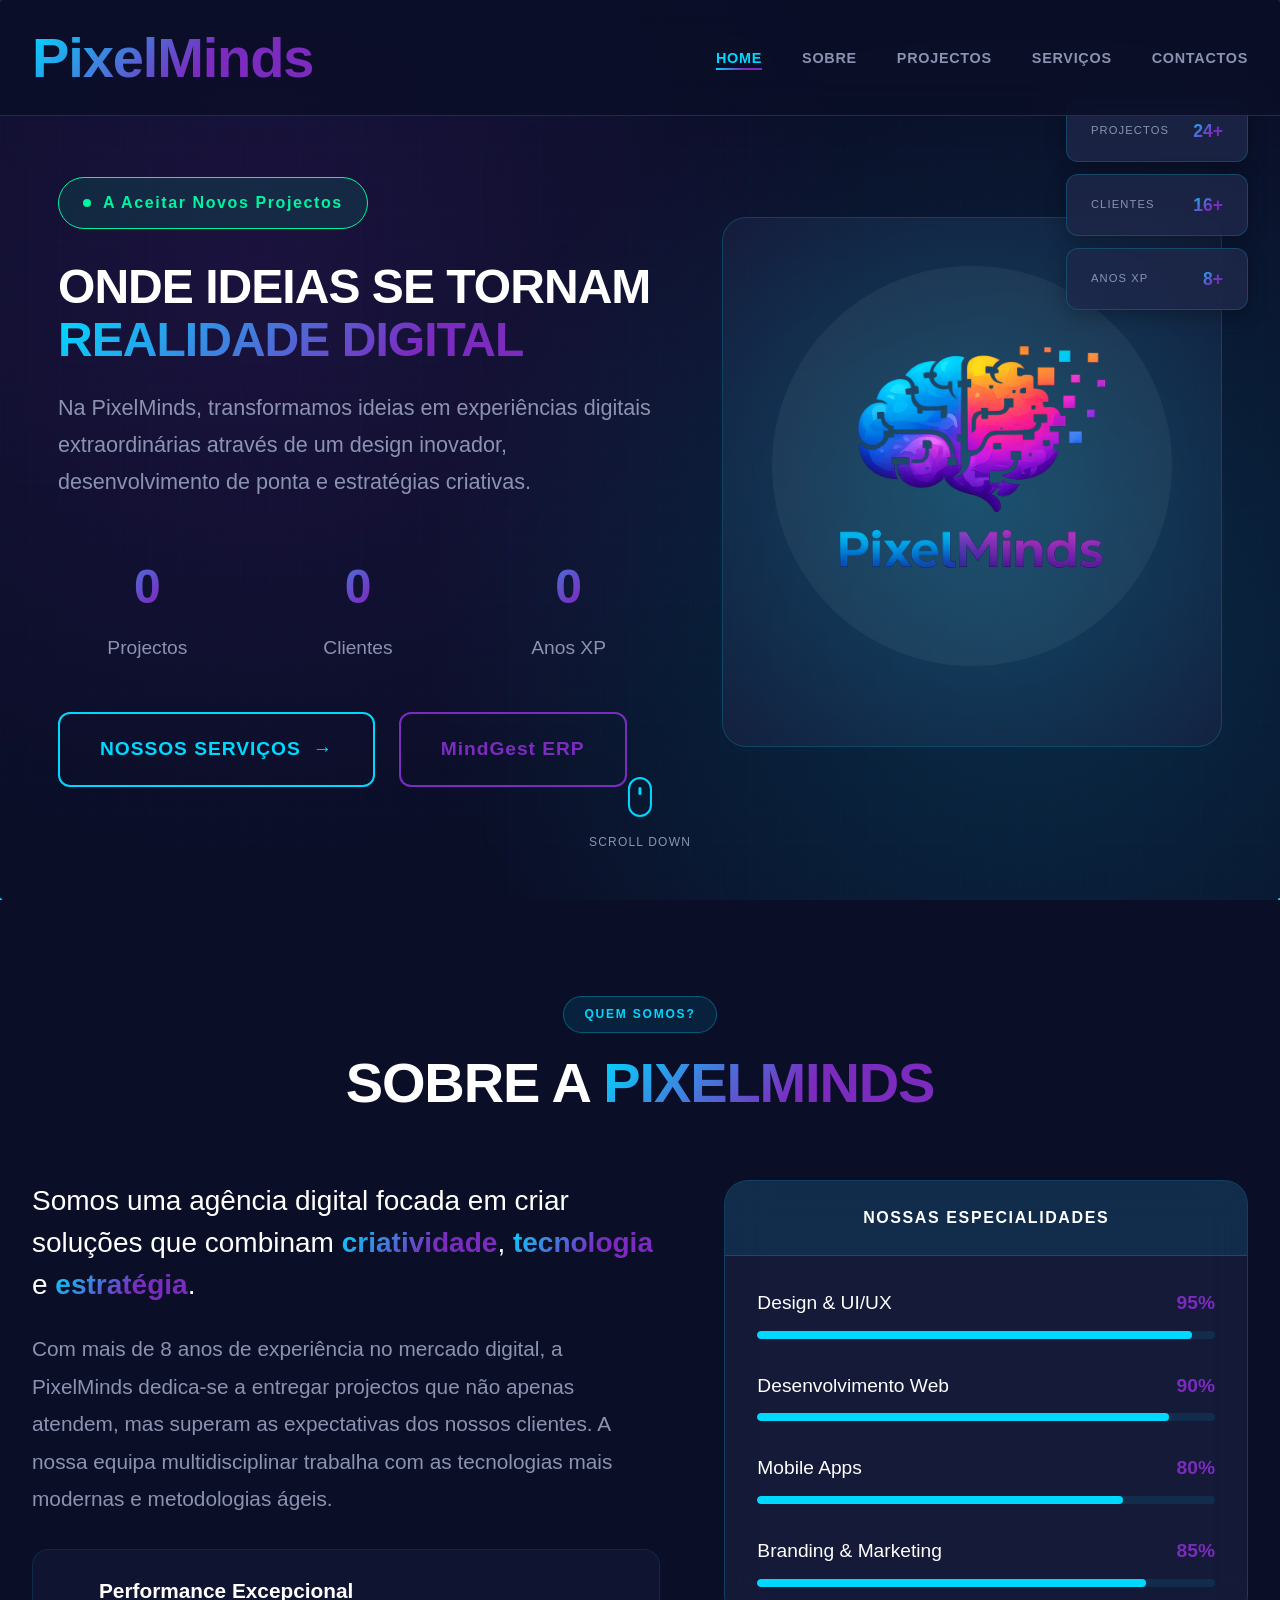
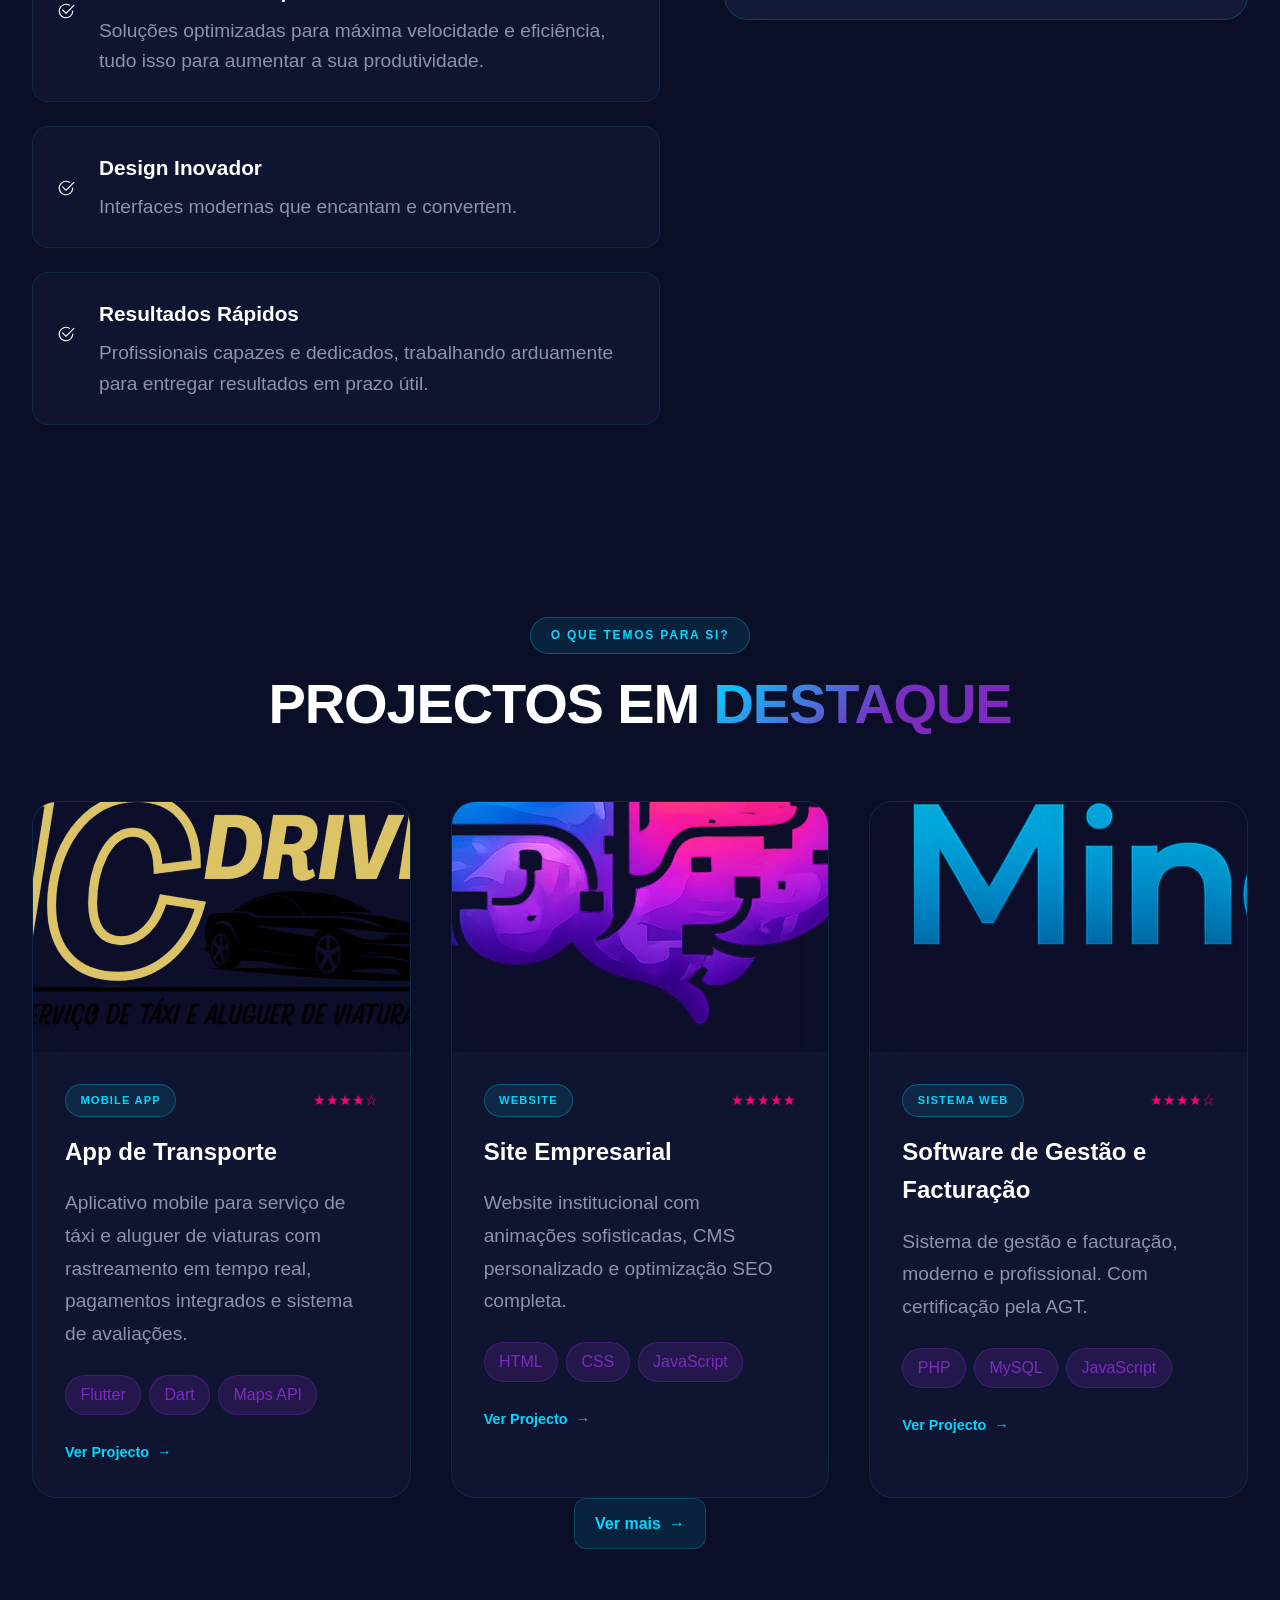
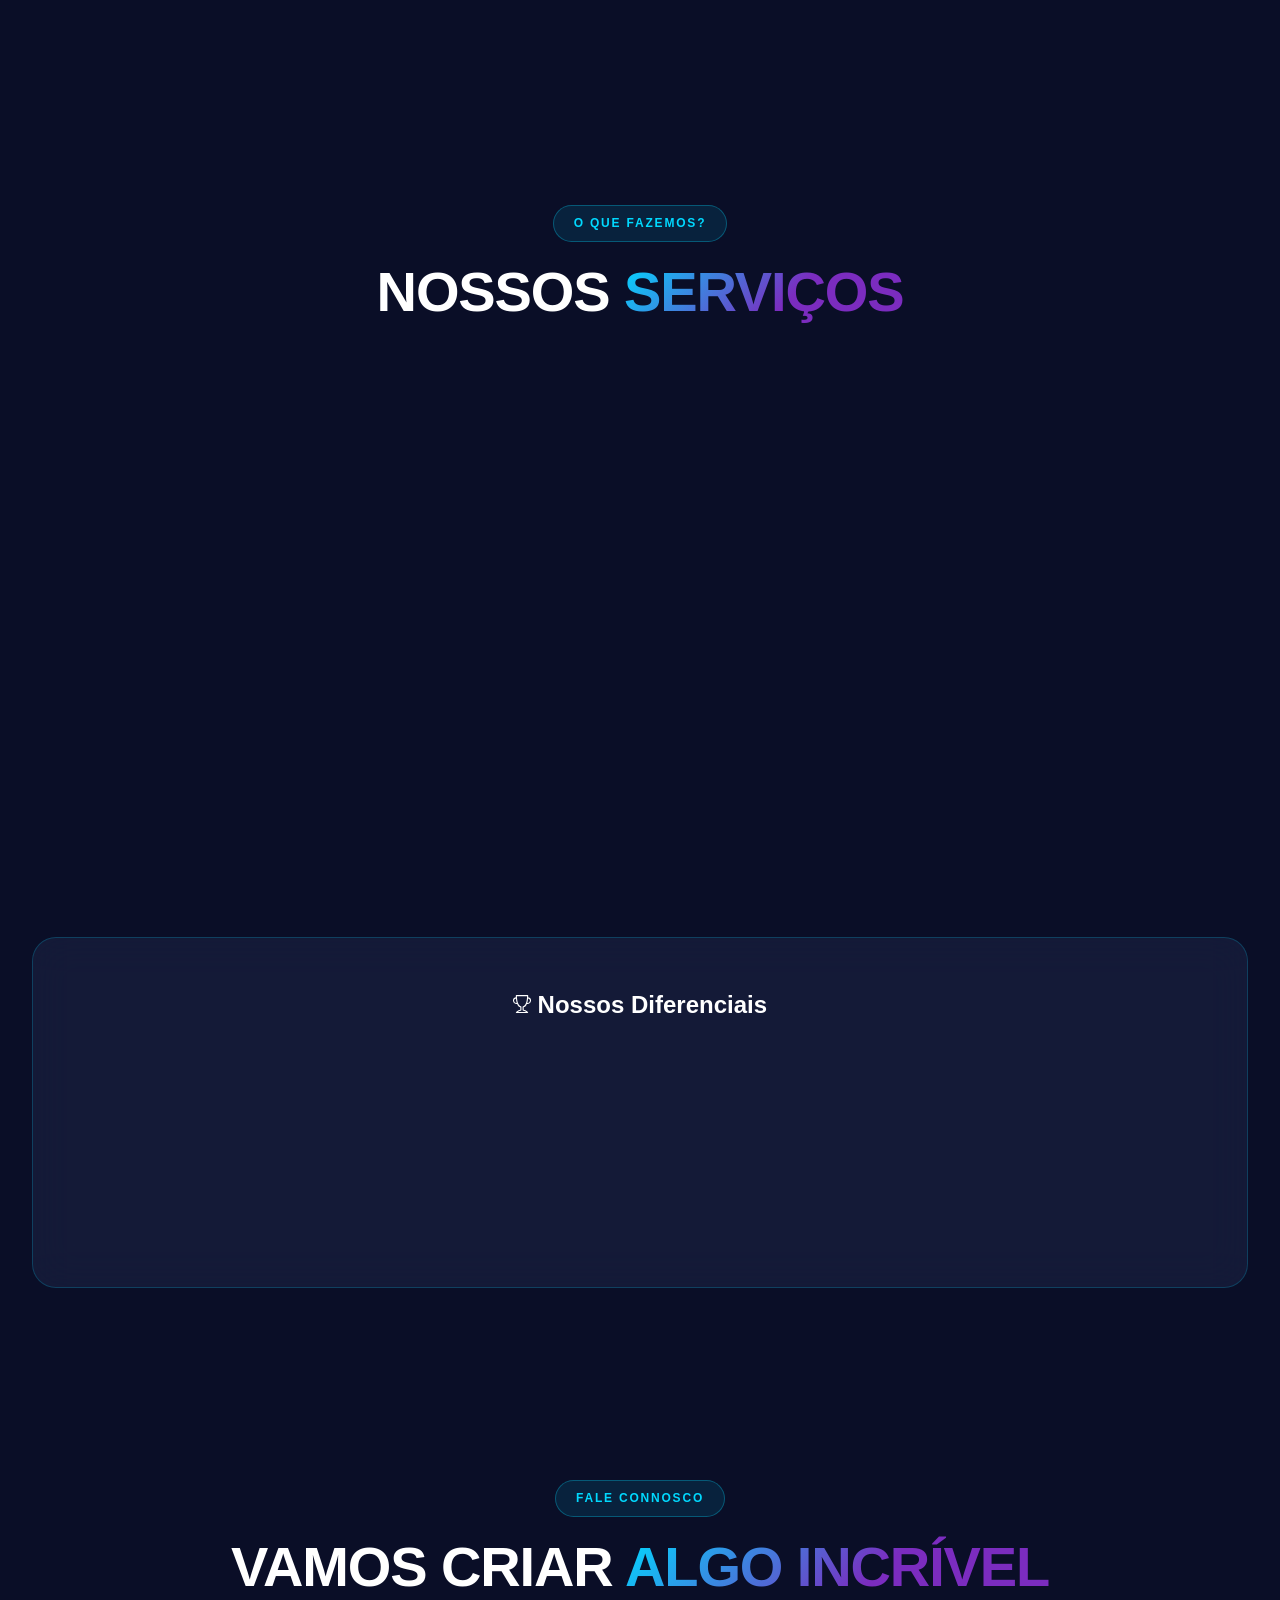
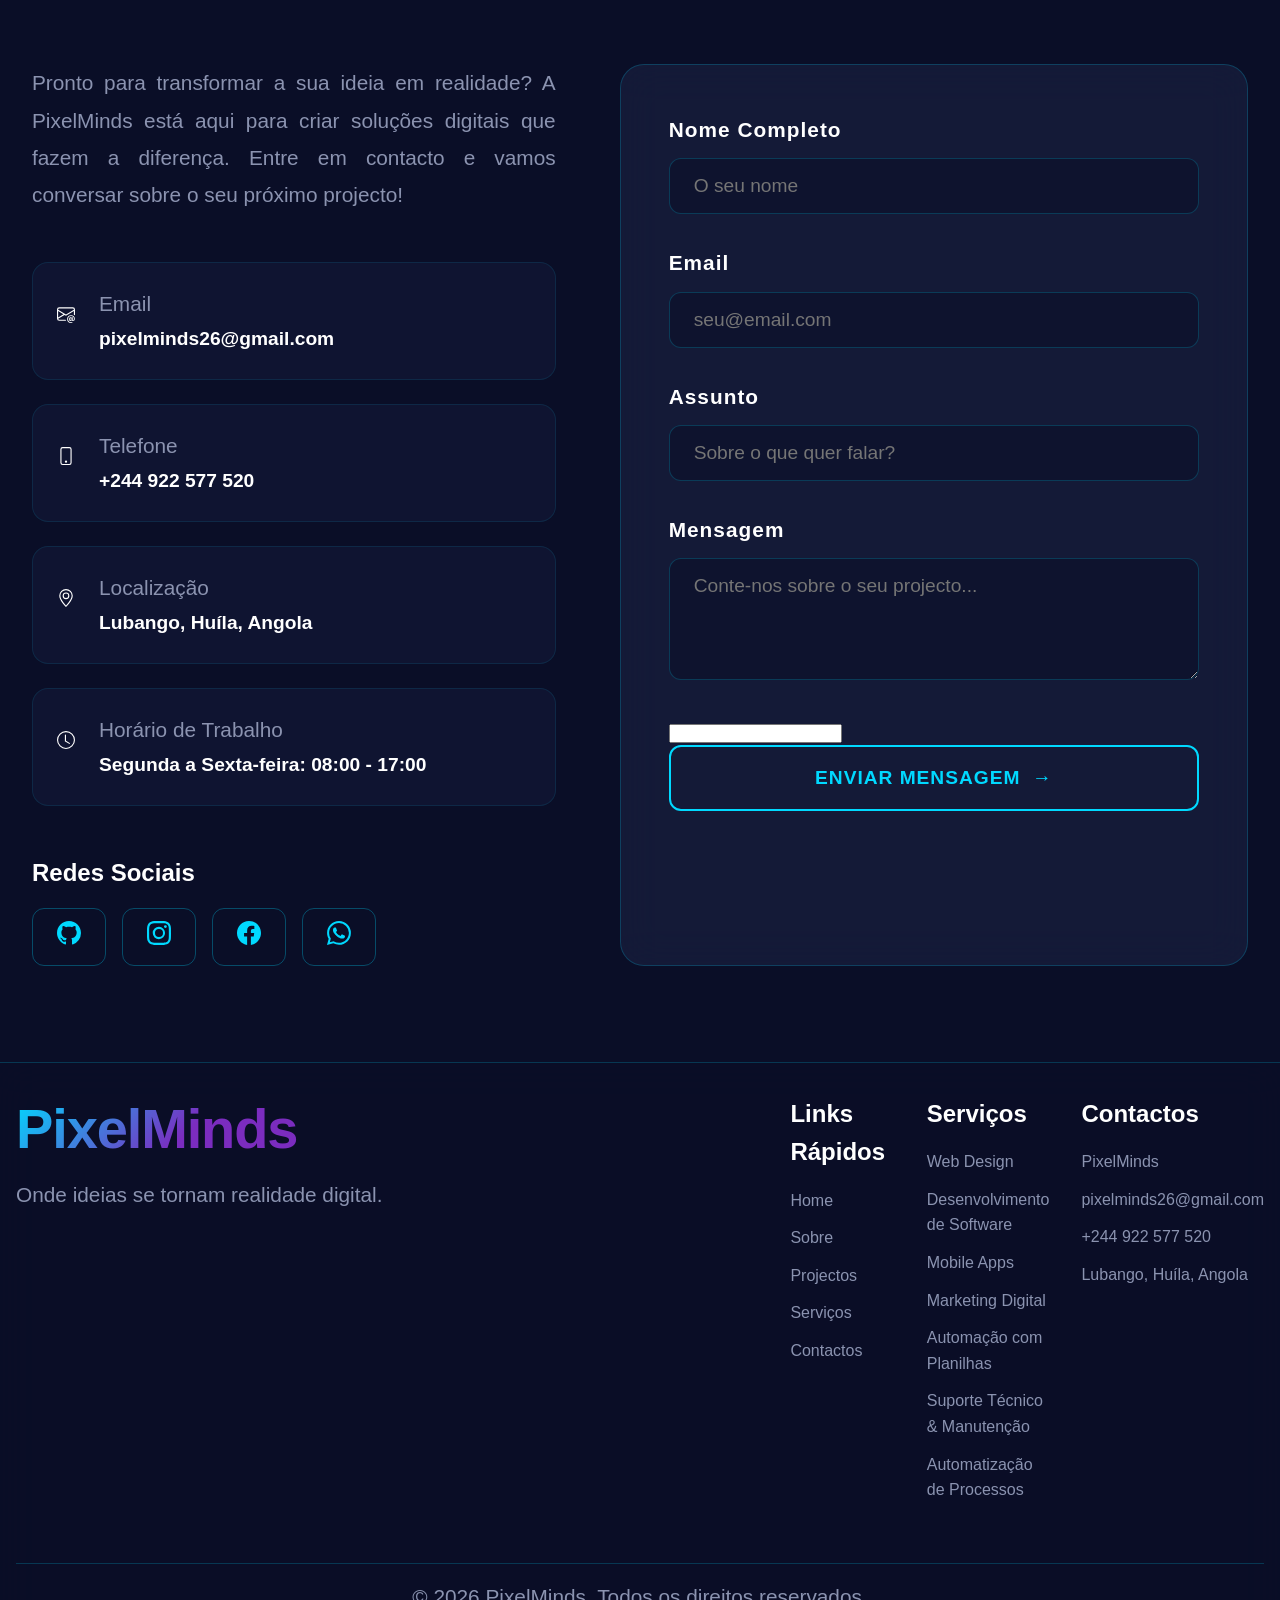
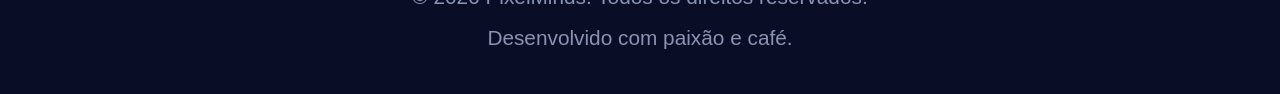
==== commit 9fc2ef06: "Update index.html" ====
--- a/index.html
+++ b/index.html
@@ -3,51 +3,59 @@
   <head>
     <meta charset="UTF-8" />
     <meta name="viewport" content="width=device-width, initial-scale=1.0" />
+    <meta
+      name="description"
+      content="PixelMinds - Soluções digitais: design, desenvolvimento web, aplicações mobile e marketing digital em Lubango, Huíla, Angola."
+    />
+    <meta name="theme-color" content="#0a0e27" />
     <title>PixelMinds - Soluções Digitais</title>
     <link rel="icon" href="PM.png" />
-    <link rel="stylesheet" href="styles.css" />
+    <script>
+      document.documentElement.classList.add("js");
+    </script>
     <link rel="preconnect" href="https://fonts.googleapis.com" />
     <link rel="preconnect" href="https://fonts.gstatic.com" crossorigin />
     <link
-      href="https://fonts.googleapis.com/css2?family=Orbitron:wght@400;500;600;700;800;900&family=Rajdhani:wght@300;400;500;600;700&display=swap"
+      href="https://fonts.googleapis.com/css2?family=Rajdhani:wght@400;500;600;700&display=swap"
       rel="stylesheet"
     />
+    <link rel="stylesheet" href="styles.css" />
   </head>
   <body>
     <!-- Animated Background -->
-    <div class="gaming-bg">
+    <div class="gaming-bg" aria-hidden="true">
       <div class="grid-overlay"></div>
       <canvas id="particles"></canvas>
     </div>
 
     <!-- Stats Display -->
-    <div class="hud">
+    <div class="hud" aria-hidden="true">
       <div class="hud-item">
         <span class="hud-label">PROJECTOS</span>
-        <span class="hud-value" id="projects">24+</span>
+        <span class="hud-value">24+</span>
       </div>
       <div class="hud-item">
         <span class="hud-label">CLIENTES</span>
-        <span class="hud-value" id="clients">16+</span>
+        <span class="hud-value">16+</span>
       </div>
       <div class="hud-item">
         <span class="hud-label">ANOS XP</span>
-        <span class="hud-value" id="experience">8+</span>
+        <span class="hud-value">8+</span>
       </div>
     </div>
 
     <!-- Navigation -->
-    <nav class="navbar">
+    <nav class="navbar" aria-label="Navegação principal">
       <div class="nav-container">
         <div class="logo">
-          <h2 hr class="section-title">
+          <h2 class="section-title">
             <a class="eu" href="index.html"
               ><span class="gradient-text">PixelMinds</span></a
             >
           </h2>
         </div>
 
-        <ul class="nav-menu">
+        <ul class="nav-menu" id="nav-menu">
           <li><a href="#home" class="nav-link active">HOME</a></li>
           <li><a href="#about" class="nav-link">SOBRE</a></li>
           <li><a href="#projectos" class="nav-link">PROJECTOS</a></li>
@@ -55,7 +63,13 @@
           <li><a href="#contact" class="nav-link">CONTACTOS</a></li>
         </ul>
 
-        <button class="nav-toggle">
+        <button
+          class="nav-toggle"
+          type="button"
+          aria-label="Abrir menu"
+          aria-expanded="false"
+          aria-controls="nav-menu"
+        >
           <span></span>
           <span></span>
           <span></span>
@@ -69,12 +83,12 @@
         <div class="hero-content">
           <div class="status-badge">
             <span class="status-dot"></span>
-            <span>Aceitando Novos Projectos</span>
+            <span>A Aceitar Novos Projectos</span>
           </div>
 
           <h1 class="hero-title">
             <span class="title-line">ONDE IDEIAS SE TORNAM</span>
-            <span class="title-line gradient-text">RALIDADE DIGITAL</span>
+            <span class="title-line gradient-text">REALIDADE DIGITAL</span>
           </h1>
 
           <p class="hero-description">
@@ -118,7 +132,7 @@
                   <div class="avatar-image">
                     <img
                       src="PixelMinds.png"
-                      alt="PixelMinds"
+                      alt="Logótipo da PixelMinds"
                       class="company-logo"
                     />
                   </div>
@@ -129,7 +143,7 @@
         </div>
       </div>
 
-      <div class="scroll-indicator">
+      <div class="scroll-indicator" aria-hidden="true">
         <div class="mouse">
           <div class="wheel"></div>
         </div>
@@ -158,81 +172,34 @@
 
             <p class="body-text">
               Com mais de 8 anos de experiência no mercado digital, a PixelMinds
-              se dedica a entregar projectos que não apenas atendem, mas superam
-              as expectativas dos nossos clientes. Nossa equipa multidisciplinar
-              trabalha com as tecnologias mais modernas e metodologias ágeis.
+              dedica-se a entregar projectos que não apenas atendem, mas superam
+              as expectativas dos nossos clientes. A nossa equipa
+              multidisciplinar trabalha com as tecnologias mais modernas e
+              metodologias ágeis.
             </p>
 
             <div class="features-list">
               <div class="feature-item">
-                <div class="feature-icon">
-                  <svg
-                    xmlns="http://www.w3.org/2000/svg"
-                    width="18"
-                    height="18"
-                    fill="currentColor"
-                    class="bi bi-check2-circle"
-                    viewBox="0 0 16 16"
-                  >
-                    <path
-                      d="M2.5 8a5.5 5.5 0 0 1 8.25-4.764.5.5 0 0 0 .5-.866A6.5 6.5 0 1 0 14.5 8a.5.5 0 0 0-1 0 5.5 5.5 0 1 1-11 0"
-                    />
-                    <path
-                      d="M15.354 3.354a.5.5 0 0 0-.708-.708L8 9.293 5.354 6.646a.5.5 0 1 0-.708.708l3 3a.5.5 0 0 0 .708 0z"
-                    />
-                  </svg>
-                </div>
+                <div class="feature-icon"><svg xmlns="http://www.w3.org/2000/svg" width="18" height="18" fill="currentColor" class="bi bi-check2-circle" viewBox="0 0 16 16" aria-hidden="true" focusable="false"><path d="M2.5 8a5.5 5.5 0 0 1 8.25-4.764.5.5 0 0 0 .5-.866A6.5 6.5 0 1 0 14.5 8a.5.5 0 0 0-1 0 5.5 5.5 0 1 1-11 0"/><path d="M15.354 3.354a.5.5 0 0 0-.708-.708L8 9.293 5.354 6.646a.5.5 0 1 0-.708.708l3 3a.5.5 0 0 0 .708 0z"/></svg></div>
                 <div class="feature-content">
                   <h3>Performance Excepcional</h3>
                   <p>
-                    Soluções optimizadas para máxima velocidade e eficiência
+                    Soluções optimizadas para máxima velocidade e eficiência,
                     tudo isso para aumentar a sua produtividade.
                   </p>
                 </div>
               </div>
 
               <div class="feature-item">
-                <div class="feature-icon">
-                  <svg
-                    xmlns="http://www.w3.org/2000/svg"
-                    width="18"
-                    height="18"
-                    fill="currentColor"
-                    class="bi bi-check2-circle"
-                    viewBox="0 0 16 16"
-                  >
-                    <path
-                      d="M2.5 8a5.5 5.5 0 0 1 8.25-4.764.5.5 0 0 0 .5-.866A6.5 6.5 0 1 0 14.5 8a.5.5 0 0 0-1 0 5.5 5.5 0 1 1-11 0"
-                    />
-                    <path
-                      d="M15.354 3.354a.5.5 0 0 0-.708-.708L8 9.293 5.354 6.646a.5.5 0 1 0-.708.708l3 3a.5.5 0 0 0 .708 0z"
-                    />
-                  </svg>
-                </div>
+                <div class="feature-icon"><svg xmlns="http://www.w3.org/2000/svg" width="18" height="18" fill="currentColor" class="bi bi-check2-circle" viewBox="0 0 16 16" aria-hidden="true" focusable="false"><path d="M2.5 8a5.5 5.5 0 0 1 8.25-4.764.5.5 0 0 0 .5-.866A6.5 6.5 0 1 0 14.5 8a.5.5 0 0 0-1 0 5.5 5.5 0 1 1-11 0"/><path d="M15.354 3.354a.5.5 0 0 0-.708-.708L8 9.293 5.354 6.646a.5.5 0 1 0-.708.708l3 3a.5.5 0 0 0 .708 0z"/></svg></div>
                 <div class="feature-content">
                   <h3>Design Inovador</h3>
-                  <p>Interfaces modernas que encantam e convertem</p>
+                  <p>Interfaces modernas que encantam e convertem.</p>
                 </div>
               </div>
 
               <div class="feature-item">
-                <div class="feature-icon">
-                  <svg
-                    xmlns="http://www.w3.org/2000/svg"
-                    width="18"
-                    height="18"
-                    fill="currentColor"
-                    class="bi bi-check2-circle"
-                    viewBox="0 0 16 16"
-                  >
-                    <path
-                      d="M2.5 8a5.5 5.5 0 0 1 8.25-4.764.5.5 0 0 0 .5-.866A6.5 6.5 0 1 0 14.5 8a.5.5 0 0 0-1 0 5.5 5.5 0 1 1-11 0"
-                    />
-                    <path
-                      d="M15.354 3.354a.5.5 0 0 0-.708-.708L8 9.293 5.354 6.646a.5.5 0 1 0-.708.708l3 3a.5.5 0 0 0 .708 0z"
-                    />
-                  </svg>
-                </div>
+                <div class="feature-icon"><svg xmlns="http://www.w3.org/2000/svg" width="18" height="18" fill="currentColor" class="bi bi-check2-circle" viewBox="0 0 16 16" aria-hidden="true" focusable="false"><path d="M2.5 8a5.5 5.5 0 0 1 8.25-4.764.5.5 0 0 0 .5-.866A6.5 6.5 0 1 0 14.5 8a.5.5 0 0 0-1 0 5.5 5.5 0 1 1-11 0"/><path d="M15.354 3.354a.5.5 0 0 0-.708-.708L8 9.293 5.354 6.646a.5.5 0 1 0-.708.708l3 3a.5.5 0 0 0 .708 0z"/></svg></div>
                 <div class="feature-content">
                   <h3>Resultados Rápidos</h3>
                   <p>
@@ -251,7 +218,7 @@
             <div class="panel-body">
               <div class="progress-stat">
                 <div class="progress-header">
-                  <span>Design & UI/UX</span>
+                  <span>Design &amp; UI/UX</span>
                   <span class="progress-value">95%</span>
                 </div>
                 <div class="progress-bar">
@@ -281,7 +248,7 @@
 
               <div class="progress-stat">
                 <div class="progress-header">
-                  <span>Branding & Marketing</span>
+                  <span>Branding &amp; Marketing</span>
                   <span class="progress-value">85%</span>
                 </div>
                 <div class="progress-bar">
@@ -308,19 +275,20 @@
           <article class="project-card">
             <div class="project-image">
               <div class="project-overlay">
-                <span class="overlay-icon" style="text-align: center"
+                <span class="overlay-icon"
                   ><img
-                    src="IC Drive.png"
-                    alt="PixelMinds"
-                    width="80%"
-                    height="100%"
+                    src="IC%20Drive.png"
+                    alt="Logótipo da app de transporte"
+                    loading="lazy"
                 /></span>
               </div>
             </div>
             <div class="project-content">
               <div class="project-header">
                 <span class="project-tag">MOBILE APP</span>
-                <span class="project-rating">★★★★☆</span>
+                <span class="project-rating" aria-label="4 de 5 estrelas"
+                  >★★★★☆</span
+                >
               </div>
               <h3 class="project-title">App de Transporte</h3>
               <p class="project-description">
@@ -343,24 +311,25 @@
           <article class="project-card">
             <div class="project-image">
               <div class="project-overlay">
-                <span class="overlay-icon" style="text-align: center"
+                <span class="overlay-icon"
                   ><img
                     src="PixelMinds.png"
-                    alt="PixelMinds"
-                    width="80%"
-                    height="100%"
+                    alt="Logótipo da PixelMinds"
+                    loading="lazy"
                 /></span>
               </div>
             </div>
             <div class="project-content">
               <div class="project-header">
                 <span class="project-tag">WEBSITE</span>
-                <span class="project-rating">★★★★★</span>
+                <span class="project-rating" aria-label="5 de 5 estrelas"
+                  >★★★★★</span
+                >
               </div>
               <h3 class="project-title">Site Empresarial</h3>
               <p class="project-description">
                 Website institucional com animações sofisticadas, CMS
-                personalizado e otimização SEO completa.
+                personalizado e optimização SEO completa.
               </p>
               <div class="project-tech">
                 <span class="tech-tag">HTML</span>
@@ -377,19 +346,20 @@
           <article class="project-card">
             <div class="project-image">
               <div class="project-overlay">
-                <span class="overlay-icon" style="text-align: center"
+                <span class="overlay-icon"
                   ><img
                     src="MindGest.png"
-                    alt="MindGest"
-                    width="100%"
-                    height="100%"
+                    alt="Logótipo do MindGest"
+                    loading="lazy"
                 /></span>
               </div>
             </div>
             <div class="project-content">
               <div class="project-header">
-                <span class="project-tag">SISTEMA DE WEB</span>
-                <span class="project-rating">★★★★☆</span>
+                <span class="project-tag">SISTEMA WEB</span>
+                <span class="project-rating" aria-label="4 de 5 estrelas"
+                  >★★★★☆</span
+                >
               </div>
               <h3 class="project-title">Software de Gestão e Facturação</h3>
               <p class="project-description">
@@ -409,8 +379,7 @@
           </article>
         </div>
 
-        <div class="section-header">
-          <br />
+        <div class="section-header more-wrap">
           <a href="projectos.html" class="ver-mais"
             ><span>Ver mais</span>
             <span class="link-arrow">→</span>
@@ -432,24 +401,8 @@
         <div class="skills-grid">
           <div class="skill-category">
             <div class="category-header">
-              <div class="category-icon">
-                <svg
-                  xmlns="http://www.w3.org/2000/svg"
-                  width="18"
-                  height="18"
-                  fill="currentColor"
-                  class="bi bi-palette"
-                  viewBox="0 0 16 16"
-                >
-                  <path
-                    d="M8 5a1.5 1.5 0 1 0 0-3 1.5 1.5 0 0 0 0 3m4 3a1.5 1.5 0 1 0 0-3 1.5 1.5 0 0 0 0 3M5.5 7a1.5 1.5 0 1 1-3 0 1.5 1.5 0 0 1 3 0m.5 6a1.5 1.5 0 1 0 0-3 1.5 1.5 0 0 0 0 3"
-                  />
-                  <path
-                    d="M16 8c0 3.15-1.866 2.585-3.567 2.07C11.42 9.763 10.465 9.473 10 10c-.603.683-.475 1.819-.351 2.92C9.826 14.495 9.996 16 8 16a8 8 0 1 1 8-8m-8 7c.611 0 .654-.171.655-.176.078-.146.124-.464.07-1.119-.014-.168-.037-.37-.061-.591-.052-.464-.112-1.005-.118-1.462-.01-.707.083-1.61.704-2.314.369-.417.845-.578 1.272-.618.404-.038.812.026 1.16.104.343.077.702.186 1.025.284l.028.008c.346.105.658.199.953.266.653.148.904.083.991.024C14.717 9.38 15 9.161 15 8a7 7 0 1 0-7 7"
-                  />
-                </svg>
-              </div>
-              <h3>Design & Branding</h3>
+              <div class="category-icon"><svg xmlns="http://www.w3.org/2000/svg" width="18" height="18" fill="currentColor" class="bi bi-palette" viewBox="0 0 16 16" aria-hidden="true" focusable="false"><path d="M8 5a1.5 1.5 0 1 0 0-3 1.5 1.5 0 0 0 0 3m4 3a1.5 1.5 0 1 0 0-3 1.5 1.5 0 0 0 0 3M5.5 7a1.5 1.5 0 1 1-3 0 1.5 1.5 0 0 1 3 0m.5 6a1.5 1.5 0 1 0 0-3 1.5 1.5 0 0 0 0 3"/><path d="M16 8c0 3.15-1.866 2.585-3.567 2.07C11.42 9.763 10.465 9.473 10 10c-.603.683-.475 1.819-.351 2.92C9.826 14.495 9.996 16 8 16a8 8 0 1 1 8-8m-8 7c.611 0 .654-.171.655-.176.078-.146.124-.464.07-1.119-.014-.168-.037-.37-.061-.591-.052-.464-.112-1.005-.118-1.462-.01-.707.083-1.61.704-2.314.369-.417.845-.578 1.272-.618.404-.038.812.026 1.16.104.343.077.702.186 1.025.284l.028.008c.346.105.658.199.953.266.653.148.904.083.991.024C14.717 9.38 15 9.161 15 8a7 7 0 1 0-7 7"/></svg></div>
+              <h3>Design &amp; Branding</h3>
             </div>
             <div class="skill-items">
               <div class="skill-chip">UI/UX Design</div>
@@ -463,20 +416,7 @@
 
           <div class="skill-category">
             <div class="category-header">
-              <div class="category-icon">
-                <svg
-                  xmlns="http://www.w3.org/2000/svg"
-                  width="18"
-                  height="18"
-                  fill="currentColor"
-                  class="bi bi-laptop"
-                  viewBox="0 0 16 16"
-                >
-                  <path
-                    d="M13.5 3a.5.5 0 0 1 .5.5V11H2V3.5a.5.5 0 0 1 .5-.5zm-11-1A1.5 1.5 0 0 0 1 3.5V12h14V3.5A1.5 1.5 0 0 0 13.5 2zM0 12.5h16a1.5 1.5 0 0 1-1.5 1.5h-13A1.5 1.5 0 0 1 0 12.5"
-                  />
-                </svg>
-              </div>
+              <div class="category-icon"><svg xmlns="http://www.w3.org/2000/svg" width="18" height="18" fill="currentColor" class="bi bi-laptop" viewBox="0 0 16 16" aria-hidden="true" focusable="false"><path d="M13.5 3a.5.5 0 0 1 .5.5V11H2V3.5a.5.5 0 0 1 .5-.5zm-11-1A1.5 1.5 0 0 0 1 3.5V12h14V3.5A1.5 1.5 0 0 0 13.5 2zM0 12.5h16a1.5 1.5 0 0 1-1.5 1.5h-13A1.5 1.5 0 0 1 0 12.5"/></svg></div>
               <h3>Desenvolvimento Web</h3>
             </div>
             <div class="skill-items">
@@ -493,22 +433,8 @@
 
           <div class="skill-category">
             <div class="category-header">
-              <div class="category-icon">
-                <svg
-                  xmlns="http://www.w3.org/2000/svg"
-                  width="18"
-                  height="18"
-                  fill="currentColor"
-                  class="bi bi-phone"
-                  viewBox="0 0 16 16"
-                >
-                  <path
-                    d="M11 1a1 1 0 0 1 1 1v12a1 1 0 0 1-1 1H5a1 1 0 0 1-1-1V2a1 1 0 0 1 1-1zM5 0a2 2 0 0 0-2 2v12a2 2 0 0 0 2 2h6a2 2 0 0 0 2-2V2a2 2 0 0 0-2-2z"
-                  />
-                  <path d="M8 14a1 1 0 1 0 0-2 1 1 0 0 0 0 2" />
-                </svg>
-              </div>
-              <h3>Mobile & Marketing</h3>
+              <div class="category-icon"><svg xmlns="http://www.w3.org/2000/svg" width="18" height="18" fill="currentColor" class="bi bi-phone" viewBox="0 0 16 16" aria-hidden="true" focusable="false"><path d="M11 1a1 1 0 0 1 1 1v12a1 1 0 0 1-1 1H5a1 1 0 0 1-1-1V2a1 1 0 0 1 1-1zM5 0a2 2 0 0 0-2 2v12a2 2 0 0 0 2 2h6a2 2 0 0 0 2-2V2a2 2 0 0 0-2-2z"/><path d="M8 14a1 1 0 1 0 0-2 1 1 0 0 0 0 2"/></svg></div>
+              <h3>Mobile &amp; Marketing</h3>
             </div>
             <div class="skill-items">
               <div class="skill-chip">React Native</div>
@@ -524,42 +450,12 @@
 
         <div class="achievements-showcase">
           <h3 class="achievements-title">
-            <svg
-              xmlns="http://www.w3.org/2000/svg"
-              width="18"
-              height="18"
-              fill="currentColor"
-              class="bi bi-trophy"
-              viewBox="0 0 16 16"
-            >
-              <path
-                d="M2.5.5A.5.5 0 0 1 3 0h10a.5.5 0 0 1 .5.5q0 .807-.034 1.536a3 3 0 1 1-1.133 5.89c-.79 1.865-1.878 2.777-2.833 3.011v2.173l1.425.356c.194.048.377.135.537.255L13.3 15.1a.5.5 0 0 1-.3.9H3a.5.5 0 0 1-.3-.9l1.838-1.379c.16-.12.343-.207.537-.255L6.5 13.11v-2.173c-.955-.234-2.043-1.146-2.833-3.012a3 3 0 1 1-1.132-5.89A33 33 0 0 1 2.5.5m.099 2.54a2 2 0 0 0 .72 3.935c-.333-1.05-.588-2.346-.72-3.935m10.083 3.935a2 2 0 0 0 .72-3.935c-.133 1.59-.388 2.885-.72 3.935M3.504 1q.01.775.056 1.469c.13 2.028.457 3.546.87 4.667C5.294 9.48 6.484 10 7 10a.5.5 0 0 1 .5.5v2.61a1 1 0 0 1-.757.97l-1.426.356a.5.5 0 0 0-.179.085L4.5 15h7l-.638-.479a.5.5 0 0 0-.18-.085l-1.425-.356a1 1 0 0 1-.757-.97V10.5A.5.5 0 0 1 9 10c.516 0 1.706-.52 2.57-2.864.413-1.12.74-2.64.87-4.667q.045-.694.056-1.469z"
-              />
-            </svg>
+            <svg xmlns="http://www.w3.org/2000/svg" width="18" height="18" fill="currentColor" class="bi bi-trophy" viewBox="0 0 16 16" aria-hidden="true" focusable="false"><path d="M2.5.5A.5.5 0 0 1 3 0h10a.5.5 0 0 1 .5.5q0 .807-.034 1.536a3 3 0 1 1-1.133 5.89c-.79 1.865-1.878 2.777-2.833 3.011v2.173l1.425.356c.194.048.377.135.537.255L13.3 15.1a.5.5 0 0 1-.3.9H3a.5.5 0 0 1-.3-.9l1.838-1.379c.16-.12.343-.207.537-.255L6.5 13.11v-2.173c-.955-.234-2.043-1.146-2.833-3.012a3 3 0 1 1-1.132-5.89A33 33 0 0 1 2.5.5m.099 2.54a2 2 0 0 0 .72 3.935c-.333-1.05-.588-2.346-.72-3.935m10.083 3.935a2 2 0 0 0 .72-3.935c-.133 1.59-.388 2.885-.72 3.935M3.504 1q.01.775.056 1.469c.13 2.028.457 3.546.87 4.667C5.294 9.48 6.484 10 7 10a.5.5 0 0 1 .5.5v2.61a1 1 0 0 1-.757.97l-1.426.356a.5.5 0 0 0-.179.085L4.5 15h7l-.638-.479a.5.5 0 0 0-.18-.085l-1.425-.356a1 1 0 0 1-.757-.97V10.5A.5.5 0 0 1 9 10c.516 0 1.706-.52 2.57-2.864.413-1.12.74-2.64.87-4.667q.045-.694.056-1.469z"/></svg>
             Nossos Diferenciais
           </h3>
           <div class="achievements-list">
             <div class="achievement-badge">
-              <div class="badge-icon">
-                <svg
-                  xmlns="http://www.w3.org/2000/svg"
-                  width="18"
-                  height="18"
-                  fill="currentColor"
-                  class="bi bi-rocket-takeoff"
-                  viewBox="0 0 16 16"
-                >
-                  <path
-                    d="M9.752 6.193c.599.6 1.73.437 2.528-.362s.96-1.932.362-2.531c-.599-.6-1.73-.438-2.528.361-.798.8-.96 1.933-.362 2.532"
-                  />
-                  <path
-                    d="M15.811 3.312c-.363 1.534-1.334 3.626-3.64 6.218l-.24 2.408a2.56 2.56 0 0 1-.732 1.526L8.817 15.85a.51.51 0 0 1-.867-.434l.27-1.899c.04-.28-.013-.593-.131-.956a9 9 0 0 0-.249-.657l-.082-.202c-.815-.197-1.578-.662-2.191-1.277-.614-.615-1.079-1.379-1.275-2.195l-.203-.083a10 10 0 0 0-.655-.248c-.363-.119-.675-.172-.955-.132l-1.896.27A.51.51 0 0 1 .15 7.17l2.382-2.386c.41-.41.947-.67 1.524-.734h.006l2.4-.238C9.005 1.55 11.087.582 12.623.208c.89-.217 1.59-.232 2.08-.188.244.023.435.06.57.093q.1.026.16.045c.184.06.279.13.351.295l.029.073a3.5 3.5 0 0 1 .157.721c.055.485.051 1.178-.159 2.065m-4.828 7.475.04-.04-.107 1.081a1.54 1.54 0 0 1-.44.913l-1.298 1.3.054-.38c.072-.506-.034-.993-.172-1.418a9 9 0 0 0-.164-.45c.738-.065 1.462-.38 2.087-1.006M5.205 5c-.625.626-.94 1.351-1.004 2.09a9 9 0 0 0-.45-.164c-.424-.138-.91-.244-1.416-.172l-.38.054 1.3-1.3c.245-.246.566-.401.91-.44l1.08-.107zm9.406-3.961c-.38-.034-.967-.027-1.746.163-1.558.38-3.917 1.496-6.937 4.521-.62.62-.799 1.34-.687 2.051.107.676.483 1.362 1.048 1.928.564.565 1.25.941 1.924 1.049.71.112 1.429-.067 2.048-.688 3.079-3.083 4.192-5.444 4.556-6.987.183-.771.18-1.345.138-1.713a3 3 0 0 0-.045-.283 3 3 0 0 0-.3-.041Z"
-                  />
-                  <path
-                    d="M7.009 12.139a7.6 7.6 0 0 1-1.804-1.352A7.6 7.6 0 0 1 3.794 8.86c-1.102.992-1.965 5.054-1.839 5.18.125.126 3.936-.896 5.054-1.902Z"
-                  />
-                </svg>
-              </div>
+              <div class="badge-icon"><svg xmlns="http://www.w3.org/2000/svg" width="18" height="18" fill="currentColor" class="bi bi-rocket-takeoff" viewBox="0 0 16 16" aria-hidden="true" focusable="false"><path d="M9.752 6.193c.599.6 1.73.437 2.528-.362s.96-1.932.362-2.531c-.599-.6-1.73-.438-2.528.361-.798.8-.96 1.933-.362 2.532"/><path d="M15.811 3.312c-.363 1.534-1.334 3.626-3.64 6.218l-.24 2.408a2.56 2.56 0 0 1-.732 1.526L8.817 15.85a.51.51 0 0 1-.867-.434l.27-1.899c.04-.28-.013-.593-.131-.956a9 9 0 0 0-.249-.657l-.082-.202c-.815-.197-1.578-.662-2.191-1.277-.614-.615-1.079-1.379-1.275-2.195l-.203-.083a10 10 0 0 0-.655-.248c-.363-.119-.675-.172-.955-.132l-1.896.27A.51.51 0 0 1 .15 7.17l2.382-2.386c.41-.41.947-.67 1.524-.734h.006l2.4-.238C9.005 1.55 11.087.582 12.623.208c.89-.217 1.59-.232 2.08-.188.244.023.435.06.57.093q.1.026.16.045c.184.06.279.13.351.295l.029.073a3.5 3.5 0 0 1 .157.721c.055.485.051 1.178-.159 2.065m-4.828 7.475.04-.04-.107 1.081a1.54 1.54 0 0 1-.44.913l-1.298 1.3.054-.38c.072-.506-.034-.993-.172-1.418a9 9 0 0 0-.164-.45c.738-.065 1.462-.38 2.087-1.006M5.205 5c-.625.626-.94 1.351-1.004 2.09a9 9 0 0 0-.45-.164c-.424-.138-.91-.244-1.416-.172l-.38.054 1.3-1.3c.245-.246.566-.401.91-.44l1.08-.107zm9.406-3.961c-.38-.034-.967-.027-1.746.163-1.558.38-3.917 1.496-6.937 4.521-.62.62-.799 1.34-.687 2.051.107.676.483 1.362 1.048 1.928.564.565 1.25.941 1.924 1.049.71.112 1.429-.067 2.048-.688 3.079-3.083 4.192-5.444 4.556-6.987.183-.771.18-1.345.138-1.713a3 3 0 0 0-.045-.283 3 3 0 0 0-.3-.041Z"/><path d="M7.009 12.139a7.6 7.6 0 0 1-1.804-1.352A7.6 7.6 0 0 1 3.794 8.86c-1.102.992-1.965 5.054-1.839 5.18.125.126 3.936-.896 5.054-1.902Z"/></svg></div>
               <div class="badge-info">
                 <span class="badge-name">Entrega Rápida</span>
                 <span class="badge-desc"
@@ -569,27 +465,7 @@
             </div>
 
             <div class="achievement-badge">
-              <div class="badge-icon">
-                <svg
-                  xmlns="http://www.w3.org/2000/svg"
-                  width="18"
-                  height="18"
-                  fill="currentColor"
-                  class="bi bi-bullseye"
-                  viewBox="0 0 16 16"
-                >
-                  <path
-                    d="M8 15A7 7 0 1 1 8 1a7 7 0 0 1 0 14m0 1A8 8 0 1 0 8 0a8 8 0 0 0 0 16"
-                  />
-                  <path
-                    d="M8 13A5 5 0 1 1 8 3a5 5 0 0 1 0 10m0 1A6 6 0 1 0 8 2a6 6 0 0 0 0 12"
-                  />
-                  <path
-                    d="M8 11a3 3 0 1 1 0-6 3 3 0 0 1 0 6m0 1a4 4 0 1 0 0-8 4 4 0 0 0 0 8"
-                  />
-                  <path d="M9.5 8a1.5 1.5 0 1 1-3 0 1.5 1.5 0 0 1 3 0" />
-                </svg>
-              </div>
+              <div class="badge-icon"><svg xmlns="http://www.w3.org/2000/svg" width="18" height="18" fill="currentColor" class="bi bi-bullseye" viewBox="0 0 16 16" aria-hidden="true" focusable="false"><path d="M8 15A7 7 0 1 1 8 1a7 7 0 0 1 0 14m0 1A8 8 0 1 0 8 0a8 8 0 0 0 0 16"/><path d="M8 13A5 5 0 1 1 8 3a5 5 0 0 1 0 10m0 1A6 6 0 1 0 8 2a6 6 0 0 0 0 12"/><path d="M8 11a3 3 0 1 1 0-6 3 3 0 0 1 0 6m0 1a4 4 0 1 0 0-8 4 4 0 0 0 0 8"/><path d="M9.5 8a1.5 1.5 0 1 1-3 0 1.5 1.5 0 0 1 3 0"/></svg></div>
               <div class="badge-info">
                 <span class="badge-name">Foco em Resultados</span>
                 <span class="badge-desc">ROI comprovado em cada projecto.</span>
@@ -597,20 +473,7 @@
             </div>
 
             <div class="achievement-badge">
-              <div class="badge-icon">
-                <svg
-                  xmlns="http://www.w3.org/2000/svg"
-                  width="18"
-                  height="18"
-                  fill="currentColor"
-                  class="bi bi-gem"
-                  viewBox="0 0 16 16"
-                >
-                  <path
-                    d="M3.1.7a.5.5 0 0 1 .4-.2h9a.5.5 0 0 1 .4.2l2.976 3.974c.149.185.156.45.01.644L8.4 15.3a.5.5 0 0 1-.8 0L.1 5.3a.5.5 0 0 1 0-.6zm11.386 3.785-1.806-2.41-.776 2.413zm-3.633.004.961-2.989H4.186l.963 2.995zM5.47 5.495 8 13.366l2.532-7.876zm-1.371-.999-.78-2.422-1.818 2.425zM1.499 5.5l5.113 6.817-2.192-6.82zm7.889 6.817 5.123-6.83-2.928.002z"
-                  />
-                </svg>
-              </div>
+              <div class="badge-icon"><svg xmlns="http://www.w3.org/2000/svg" width="18" height="18" fill="currentColor" class="bi bi-gem" viewBox="0 0 16 16" aria-hidden="true" focusable="false"><path d="M3.1.7a.5.5 0 0 1 .4-.2h9a.5.5 0 0 1 .4.2l2.976 3.974c.149.185.156.45.01.644L8.4 15.3a.5.5 0 0 1-.8 0L.1 5.3a.5.5 0 0 1 0-.6zm11.386 3.785-1.806-2.41-.776 2.413zm-3.633.004.961-2.989H4.186l.963 2.995zM5.47 5.495 8 13.366l2.532-7.876zm-1.371-.999-.78-2.422-1.818 2.425zM1.499 5.5l5.113 6.817-2.192-6.82zm7.889 6.817 5.123-6.83-2.928.002z"/></svg></div>
               <div class="badge-info">
                 <span class="badge-name">Qualidade Premium</span>
                 <span class="badge-desc">Padrões de excelência em tudo.</span>
@@ -618,20 +481,7 @@
             </div>
 
             <div class="achievement-badge">
-              <div class="badge-icon">
-                <svg
-                  xmlns="http://www.w3.org/2000/svg"
-                  width="18"
-                  height="18"
-                  fill="currentColor"
-                  class="bi bi-headset"
-                  viewBox="0 0 16 16"
-                >
-                  <path
-                    d="M8 1a5 5 0 0 0-5 5v1h1a1 1 0 0 1 1 1v3a1 1 0 0 1-1 1H3a1 1 0 0 1-1-1V6a6 6 0 1 1 12 0v6a2.5 2.5 0 0 1-2.5 2.5H9.366a1 1 0 0 1-.866.5h-1a1 1 0 1 1 0-2h1a1 1 0 0 1 .866.5H11.5A1.5 1.5 0 0 0 13 12h-1a1 1 0 0 1-1-1V8a1 1 0 0 1 1-1h1V6a5 5 0 0 0-5-5"
-                  />
-                </svg>
-              </div>
+              <div class="badge-icon"><svg xmlns="http://www.w3.org/2000/svg" width="18" height="18" fill="currentColor" class="bi bi-headset" viewBox="0 0 16 16" aria-hidden="true" focusable="false"><path d="M8 1a5 5 0 0 0-5 5v1h1a1 1 0 0 1 1 1v3a1 1 0 0 1-1 1H3a1 1 0 0 1-1-1V6a6 6 0 1 1 12 0v6a2.5 2.5 0 0 1-2.5 2.5H9.366a1 1 0 0 1-.866.5h-1a1 1 0 1 1 0-2h1a1 1 0 0 1 .866.5H11.5A1.5 1.5 0 0 0 13 12h-1a1 1 0 0 1-1-1V8a1 1 0 0 1 1-1h1V6a5 5 0 0 0-5-5"/></svg></div>
               <div class="badge-info">
                 <span class="badge-name">Suporte Dedicado</span>
                 <span class="badge-desc">Atendimento personalizado 24/7.</span>
@@ -655,30 +505,14 @@
         <div class="contact-grid">
           <div class="contact-info">
             <p class="contact-intro">
-              Pronto para transformar sua ideia em realidade? A PixelMinds está
-              aqui para criar soluções digitais que fazem a diferença. Entre em
-              contato e vamos conversar sobre seu próximo projecto!
+              Pronto para transformar a sua ideia em realidade? A PixelMinds
+              está aqui para criar soluções digitais que fazem a diferença.
+              Entre em contacto e vamos conversar sobre o seu próximo projecto!
             </p>
 
             <div class="contact-methods">
               <a href="mailto:pixelminds26@gmail.com" class="contact-item">
-                <div class="contact-icon">
-                  <svg
-                    xmlns="http://www.w3.org/2000/svg"
-                    width="18"
-                    height="18"
-                    fill="currentColor"
-                    class="bi bi-envelope-at"
-                    viewBox="0 0 16 16"
-                  >
-                    <path
-                      d="M2 2a2 2 0 0 0-2 2v8.01A2 2 0 0 0 2 14h5.5a.5.5 0 0 0 0-1H2a1 1 0 0 1-.966-.741l5.64-3.471L8 9.583l7-4.2V8.5a.5.5 0 0 0 1 0V4a2 2 0 0 0-2-2zm3.708 6.208L1 11.105V5.383zM1 4.217V4a1 1 0 0 1 1-1h12a1 1 0 0 1 1 1v.217l-7 4.2z"
-                    />
-                    <path
-                      d="M14.247 14.269c1.01 0 1.587-.857 1.587-2.025v-.21C15.834 10.43 14.64 9 12.52 9h-.035C10.42 9 9 10.36 9 12.432v.214C9 14.82 10.438 16 12.358 16h.044c.594 0 1.018-.074 1.237-.175v-.73c-.245.11-.673.18-1.18.18h-.044c-1.334 0-2.571-.788-2.571-2.655v-.157c0-1.657 1.058-2.724 2.64-2.724h.04c1.535 0 2.484 1.05 2.484 2.326v.118c0 .975-.324 1.39-.639 1.39-.232 0-.41-.148-.41-.42v-2.19h-.906v.569h-.03c-.084-.298-.368-.63-.954-.63-.778 0-1.259.555-1.259 1.4v.528c0 .892.49 1.434 1.26 1.434.471 0 .896-.227 1.014-.643h.043c.118.42.617.648 1.12.648m-2.453-1.588v-.227c0-.546.227-.791.573-.791.297 0 .572.192.572.708v.367c0 .573-.253.744-.564.744-.354 0-.581-.215-.581-.8Z"
-                    />
-                  </svg>
-                </div>
+                <div class="contact-icon"><svg xmlns="http://www.w3.org/2000/svg" width="18" height="18" fill="currentColor" class="bi bi-envelope-at" viewBox="0 0 16 16" aria-hidden="true" focusable="false"><path d="M2 2a2 2 0 0 0-2 2v8.01A2 2 0 0 0 2 14h5.5a.5.5 0 0 0 0-1H2a1 1 0 0 1-.966-.741l5.64-3.471L8 9.583l7-4.2V8.5a.5.5 0 0 0 1 0V4a2 2 0 0 0-2-2zm3.708 6.208L1 11.105V5.383zM1 4.217V4a1 1 0 0 1 1-1h12a1 1 0 0 1 1 1v.217l-7 4.2z"/><path d="M14.247 14.269c1.01 0 1.587-.857 1.587-2.025v-.21C15.834 10.43 14.64 9 12.52 9h-.035C10.42 9 9 10.36 9 12.432v.214C9 14.82 10.438 16 12.358 16h.044c.594 0 1.018-.074 1.237-.175v-.73c-.245.11-.673.18-1.18.18h-.044c-1.334 0-2.571-.788-2.571-2.655v-.157c0-1.657 1.058-2.724 2.64-2.724h.04c1.535 0 2.484 1.05 2.484 2.326v.118c0 .975-.324 1.39-.639 1.39-.232 0-.41-.148-.41-.42v-2.19h-.906v.569h-.03c-.084-.298-.368-.63-.954-.63-.778 0-1.259.555-1.259 1.4v.528c0 .892.49 1.434 1.26 1.434.471 0 .896-.227 1.014-.643h.043c.118.42.617.648 1.12.648m-2.453-1.588v-.227c0-.546.227-.791.573-.791.297 0 .572.192.572.708v.367c0 .573-.253.744-.564.744-.354 0-.581-.215-.581-.8Z"/></svg></div>
                 <div class="contact-details">
                   <span class="contact-label">Email</span>
                   <span class="contact-value">pixelminds26@gmail.com</span>
@@ -686,21 +520,7 @@
               </a>
 
               <a href="tel:+244922577520" class="contact-item">
-                <div class="contact-icon">
-                  <svg
-                    xmlns="http://www.w3.org/2000/svg"
-                    width="18"
-                    height="18"
-                    fill="currentColor"
-                    class="bi bi-phone"
-                    viewBox="0 0 16 16"
-                  >
-                    <path
-                      d="M11 1a1 1 0 0 1 1 1v12a1 1 0 0 1-1 1H5a1 1 0 0 1-1-1V2a1 1 0 0 1 1-1zM5 0a2 2 0 0 0-2 2v12a2 2 0 0 0 2 2h6a2 2 0 0 0 2-2V2a2 2 0 0 0-2-2z"
-                    />
-                    <path d="M8 14a1 1 0 1 0 0-2 1 1 0 0 0 0 2" />
-                  </svg>
-                </div>
+                <div class="contact-icon"><svg xmlns="http://www.w3.org/2000/svg" width="18" height="18" fill="currentColor" class="bi bi-phone" viewBox="0 0 16 16" aria-hidden="true" focusable="false"><path d="M11 1a1 1 0 0 1 1 1v12a1 1 0 0 1-1 1H5a1 1 0 0 1-1-1V2a1 1 0 0 1 1-1zM5 0a2 2 0 0 0-2 2v12a2 2 0 0 0 2 2h6a2 2 0 0 0 2-2V2a2 2 0 0 0-2-2z"/><path d="M8 14a1 1 0 1 0 0-2 1 1 0 0 0 0 2"/></svg></div>
                 <div class="contact-details">
                   <span class="contact-label">Telefone</span>
                   <span class="contact-value">+244 922 577 520</span>
@@ -710,55 +530,25 @@
               <a
                 href="https://maps.app.goo.gl/CNVL8Rxpx7H3XYbq9"
                 class="contact-item"
+                target="_blank"
+                rel="noopener noreferrer"
               >
-                <div class="contact-icon">
-                  <svg
-                    xmlns="http://www.w3.org/2000/svg"
-                    width="18"
-                    height="18"
-                    fill="currentColor"
-                    class="bi bi-geo-alt"
-                    viewBox="0 0 16 16"
-                  >
-                    <path
-                      d="M12.166 8.94c-.524 1.062-1.234 2.12-1.96 3.07A32 32 0 0 1 8 14.58a32 32 0 0 1-2.206-2.57c-.726-.95-1.436-2.008-1.96-3.07C3.304 7.867 3 6.862 3 6a5 5 0 0 1 10 0c0 .862-.305 1.867-.834 2.94M8 16s6-5.686 6-10A6 6 0 0 0 2 6c0 4.314 6 10 6 10"
-                    />
-                    <path
-                      d="M8 8a2 2 0 1 1 0-4 2 2 0 0 1 0 4m0 1a3 3 0 1 0 0-6 3 3 0 0 0 0 6"
-                    />
-                  </svg>
-                </div>
+                <div class="contact-icon"><svg xmlns="http://www.w3.org/2000/svg" width="18" height="18" fill="currentColor" class="bi bi-geo-alt" viewBox="0 0 16 16" aria-hidden="true" focusable="false"><path d="M12.166 8.94c-.524 1.062-1.234 2.12-1.96 3.07A32 32 0 0 1 8 14.58a32 32 0 0 1-2.206-2.57c-.726-.95-1.436-2.008-1.96-3.07C3.304 7.867 3 6.862 3 6a5 5 0 0 1 10 0c0 .862-.305 1.867-.834 2.94M8 16s6-5.686 6-10A6 6 0 0 0 2 6c0 4.314 6 10 6 10"/><path d="M8 8a2 2 0 1 1 0-4 2 2 0 0 1 0 4m0 1a3 3 0 1 0 0-6 3 3 0 0 0 0 6"/></svg></div>
                 <div class="contact-details">
                   <span class="contact-label">Localização</span>
                   <span class="contact-value">Lubango, Huíla, Angola</span>
                 </div>
               </a>
 
-              <a href="#" class="contact-item">
-                <div class="contact-icon">
-                  <svg
-                    xmlns="http://www.w3.org/2000/svg"
-                    width="18"
-                    height="18"
-                    fill="currentColor"
-                    class="bi bi-clock"
-                    viewBox="0 0 16 16"
-                  >
-                    <path
-                      d="M8 3.5a.5.5 0 0 0-1 0V9a.5.5 0 0 0 .252.434l3.5 2a.5.5 0 0 0 .496-.868L8 8.71z"
-                    />
-                    <path
-                      d="M8 16A8 8 0 1 0 8 0a8 8 0 0 0 0 16m7-8A7 7 0 1 1 1 8a7 7 0 0 1 14 0"
-                    />
-                  </svg>
-                </div>
+              <div class="contact-item">
+                <div class="contact-icon"><svg xmlns="http://www.w3.org/2000/svg" width="18" height="18" fill="currentColor" class="bi bi-clock" viewBox="0 0 16 16" aria-hidden="true" focusable="false"><path d="M8 3.5a.5.5 0 0 0-1 0V9a.5.5 0 0 0 .252.434l3.5 2a.5.5 0 0 0 .496-.868L8 8.71z"/><path d="M8 16A8 8 0 1 0 8 0a8 8 0 0 0 0 16m7-8A7 7 0 1 1 1 8a7 7 0 0 1 14 0"/></svg></div>
                 <div class="contact-details">
                   <span class="contact-label">Horário de Trabalho</span>
                   <span class="contact-value"
-                    >Segunda à Sexta-feira: 08:00 - 17:00</span
+                    >Segunda a Sexta-feira: 08:00 - 17:00</span
                   >
                 </div>
-              </a>
+              </div>
             </div>
 
             <div class="social-links">
@@ -767,64 +557,35 @@
                 <a
                   href="https://pixelminds26.github.io/PixelMinds/"
                   class="social-btn"
-                  ><svg
-                    xmlns="http://www.w3.org/2000/svg"
-                    width="24"
-                    height="24"
-                    fill="currentColor"
-                    class="bi bi-github"
-                    viewBox="0 0 16 16"
-                  >
-                    <path
-                      d="M8 0C3.58 0 0 3.58 0 8c0 3.54 2.29 6.53 5.47 7.59.4.07.55-.17.55-.38 0-.19-.01-.82-.01-1.49-2.01.37-2.53-.49-2.69-.94-.09-.23-.48-.94-.82-1.13-.28-.15-.68-.52-.01-.53.63-.01 1.08.58 1.23.82.72 1.21 1.87.87 2.33.66.07-.52.28-.87.51-1.07-1.78-.2-3.64-.89-3.64-3.95 0-.87.31-1.59.82-2.15-.08-.2-.36-1.02.08-2.12 0 0 .67-.21 2.2.82.64-.18 1.32-.27 2-.27s1.36.09 2 .27c1.53-1.04 2.2-.82 2.2-.82.44 1.1.16 1.92.08 2.12.51.56.82 1.27.82 2.15 0 3.07-1.87 3.75-3.65 3.95.29.25.54.73.54 1.48 0 1.07-.01 1.93-.01 2.2 0 .21.15.46.55.38A8.01 8.01 0 0 0 16 8c0-4.42-3.58-8-8-8"
-                    /></svg
-                ></a>
+                  aria-label="GitHub"
+                  target="_blank"
+                  rel="noopener noreferrer"
+                  ><svg xmlns="http://www.w3.org/2000/svg" width="24" height="24" fill="currentColor" class="bi bi-github" viewBox="0 0 16 16" aria-hidden="true" focusable="false"><path d="M8 0C3.58 0 0 3.58 0 8c0 3.54 2.29 6.53 5.47 7.59.4.07.55-.17.55-.38 0-.19-.01-.82-.01-1.49-2.01.37-2.53-.49-2.69-.94-.09-.23-.48-.94-.82-1.13-.28-.15-.68-.52-.01-.53.63-.01 1.08.58 1.23.82.72 1.21 1.87.87 2.33.66.07-.52.28-.87.51-1.07-1.78-.2-3.64-.89-3.64-3.95 0-.87.31-1.59.82-2.15-.08-.2-.36-1.02.08-2.12 0 0 .67-.21 2.2.82.64-.18 1.32-.27 2-.27s1.36.09 2 .27c1.53-1.04 2.2-.82 2.2-.82.44 1.1.16 1.92.08 2.12.51.56.82 1.27.82 2.15 0 3.07-1.87 3.75-3.65 3.95.29.25.54.73.54 1.48 0 1.07-.01 1.93-.01 2.2 0 .21.15.46.55.38A8.01 8.01 0 0 0 16 8c0-4.42-3.58-8-8-8"/></svg></a
+                >
                 <a
                   href="https://www.instagram.com/pixelminds4?igsh=NGxwMzZhcnpkaHM2"
                   class="social-btn"
-                  ><svg
-                    xmlns="http://www.w3.org/2000/svg"
-                    width="24"
-                    height="24"
-                    fill="currentColor"
-                    class="bi bi-instagram"
-                    viewBox="0 0 16 16"
-                  >
-                    <path
-                      d="M8 0C5.829 0 5.556.01 4.703.048 3.85.088 3.269.222 2.76.42a3.9 3.9 0 0 0-1.417.923A3.9 3.9 0 0 0 .42 2.76C.222 3.268.087 3.85.048 4.7.01 5.555 0 5.827 0 8.001c0 2.172.01 2.444.048 3.297.04.852.174 1.433.372 1.942.205.526.478.972.923 1.417.444.445.89.719 1.416.923.51.198 1.09.333 1.942.372C5.555 15.99 5.827 16 8 16s2.444-.01 3.298-.048c.851-.04 1.434-.174 1.943-.372a3.9 3.9 0 0 0 1.416-.923c.445-.445.718-.891.923-1.417.197-.509.332-1.09.372-1.942C15.99 10.445 16 10.173 16 8s-.01-2.445-.048-3.299c-.04-.851-.175-1.433-.372-1.941a3.9 3.9 0 0 0-.923-1.417A3.9 3.9 0 0 0 13.24.42c-.51-.198-1.092-.333-1.943-.372C10.443.01 10.172 0 7.998 0zm-.717 1.442h.718c2.136 0 2.389.007 3.232.046.78.035 1.204.166 1.486.275.373.145.64.319.92.599s.453.546.598.92c.11.281.24.705.275 1.485.039.843.047 1.096.047 3.231s-.008 2.389-.047 3.232c-.035.78-.166 1.203-.275 1.485a2.5 2.5 0 0 1-.599.919c-.28.28-.546.453-.92.598-.28.11-.704.24-1.485.276-.843.038-1.096.047-3.232.047s-2.39-.009-3.233-.047c-.78-.036-1.203-.166-1.485-.276a2.5 2.5 0 0 1-.92-.598 2.5 2.5 0 0 1-.6-.92c-.109-.281-.24-.705-.275-1.485-.038-.843-.046-1.096-.046-3.233s.008-2.388.046-3.231c.036-.78.166-1.204.276-1.486.145-.373.319-.64.599-.92s.546-.453.92-.598c.282-.11.705-.24 1.485-.276.738-.034 1.024-.044 2.515-.045zm4.988 1.328a.96.96 0 1 0 0 1.92.96.96 0 0 0 0-1.92m-4.27 1.122a4.109 4.109 0 1 0 0 8.217 4.109 4.109 0 0 0 0-8.217m0 1.441a2.667 2.667 0 1 1 0 5.334 2.667 2.667 0 0 1 0-5.334"
-                    /></svg
-                ></a>
+                  aria-label="Instagram"
+                  target="_blank"
+                  rel="noopener noreferrer"
+                  ><svg xmlns="http://www.w3.org/2000/svg" width="24" height="24" fill="currentColor" class="bi bi-instagram" viewBox="0 0 16 16" aria-hidden="true" focusable="false"><path d="M8 0C5.829 0 5.556.01 4.703.048 3.85.088 3.269.222 2.76.42a3.9 3.9 0 0 0-1.417.923A3.9 3.9 0 0 0 .42 2.76C.222 3.268.087 3.85.048 4.7.01 5.555 0 5.827 0 8.001c0 2.172.01 2.444.048 3.297.04.852.174 1.433.372 1.942.205.526.478.972.923 1.417.444.445.89.719 1.416.923.51.198 1.09.333 1.942.372C5.555 15.99 5.827 16 8 16s2.444-.01 3.298-.048c.851-.04 1.434-.174 1.943-.372a3.9 3.9 0 0 0 1.416-.923c.445-.445.718-.891.923-1.417.197-.509.332-1.09.372-1.942C15.99 10.445 16 10.173 16 8s-.01-2.445-.048-3.299c-.04-.851-.175-1.433-.372-1.941a3.9 3.9 0 0 0-.923-1.417A3.9 3.9 0 0 0 13.24.42c-.51-.198-1.092-.333-1.943-.372C10.443.01 10.172 0 7.998 0zm-.717 1.442h.718c2.136 0 2.389.007 3.232.046.78.035 1.204.166 1.486.275.373.145.64.319.92.599s.453.546.598.92c.11.281.24.705.275 1.485.039.843.047 1.096.047 3.231s-.008 2.389-.047 3.232c-.035.78-.166 1.203-.275 1.485a2.5 2.5 0 0 1-.599.919c-.28.28-.546.453-.92.598-.28.11-.704.24-1.485.276-.843.038-1.096.047-3.232.047s-2.39-.009-3.233-.047c-.78-.036-1.203-.166-1.485-.276a2.5 2.5 0 0 1-.92-.598 2.5 2.5 0 0 1-.6-.92c-.109-.281-.24-.705-.275-1.485-.038-.843-.046-1.096-.046-3.233s.008-2.388.046-3.231c.036-.78.166-1.204.276-1.486.145-.373.319-.64.599-.92s.546-.453.92-.598c.282-.11.705-.24 1.485-.276.738-.034 1.024-.044 2.515-.045zm4.988 1.328a.96.96 0 1 0 0 1.92.96.96 0 0 0 0-1.92m-4.27 1.122a4.109 4.109 0 1 0 0 8.217 4.109 4.109 0 0 0 0-8.217m0 1.441a2.667 2.667 0 1 1 0 5.334 2.667 2.667 0 0 1 0-5.334"/></svg></a
+                >
                 <a
                   href="https://www.facebook.com/share/1CEi3XXUz3/?mibextid=wwXlfr"
                   class="social-btn"
-                  ><svg
-                    xmlns="http://www.w3.org/2000/svg"
-                    width="24"
-                    height="24"
-                    fill="currentColor"
-                    class="bi bi-facebook"
-                    viewBox="0 0 16 16"
-                  >
-                    <path
-                      d="M16 8.049c0-4.446-3.582-8.05-8-8.05C3.58 0-.002 3.603-.002 8.05c0 4.017 2.926 7.347 6.75 7.951v-5.625h-2.03V8.05H6.75V6.275c0-2.017 1.195-3.131 3.022-3.131.876 0 1.791.157 1.791.157v1.98h-1.009c-.993 0-1.303.621-1.303 1.258v1.51h2.218l-.354 2.326H9.25V16c3.824-.604 6.75-3.934 6.75-7.951"
-                    /></svg
-                ></a>
+                  aria-label="Facebook"
+                  target="_blank"
+                  rel="noopener noreferrer"
+                  ><svg xmlns="http://www.w3.org/2000/svg" width="24" height="24" fill="currentColor" class="bi bi-facebook" viewBox="0 0 16 16" aria-hidden="true" focusable="false"><path d="M16 8.049c0-4.446-3.582-8.05-8-8.05C3.58 0-.002 3.603-.002 8.05c0 4.017 2.926 7.347 6.75 7.951v-5.625h-2.03V8.05H6.75V6.275c0-2.017 1.195-3.131 3.022-3.131.876 0 1.791.157 1.791.157v1.98h-1.009c-.993 0-1.303.621-1.303 1.258v1.51h2.218l-.354 2.326H9.25V16c3.824-.604 6.75-3.934 6.75-7.951"/></svg></a
+                >
                 <a
-                  href="https://wa.me/244922577520?text=Olá,%20gostaria%20de%20saber%20mais%20sobre%20seus%20serviços.
-"
+                  href="https://wa.me/244922577520?text=Ol%C3%A1%2C%20gostaria%20de%20saber%20mais%20sobre%20os%20vossos%20servi%C3%A7os."
                   class="social-btn"
-                  ><svg
-                    xmlns="http://www.w3.org/2000/svg"
-                    width="24"
-                    height="24"
-                    fill="currentColor"
-                    class="bi bi-whatsapp"
-                    viewBox="0 0 16 16"
-                  >
-                    <path
-                      d="M13.601 2.326A7.85 7.85 0 0 0 7.994 0C3.627 0 .068 3.558.064 7.926c0 1.399.366 2.76 1.057 3.965L0 16l4.204-1.102a7.9 7.9 0 0 0 3.79.965h.004c4.368 0 7.926-3.558 7.93-7.93A7.9 7.9 0 0 0 13.6 2.326zM7.994 14.521a6.6 6.6 0 0 1-3.356-.92l-.24-.144-2.494.654.666-2.433-.156-.251a6.56 6.56 0 0 1-1.007-3.505c0-3.626 2.957-6.584 6.591-6.584a6.56 6.56 0 0 1 4.66 1.931 6.56 6.56 0 0 1 1.928 4.66c-.004 3.639-2.961 6.592-6.592 6.592m3.615-4.934c-.197-.099-1.17-.578-1.353-.646-.182-.065-.315-.099-.445.099-.133.197-.513.646-.627.775-.114.133-.232.148-.43.05-.197-.1-.836-.308-1.592-.985-.59-.525-.985-1.175-1.103-1.372-.114-.198-.011-.304.088-.403.087-.088.197-.232.296-.346.1-.114.133-.198.198-.33.065-.134.034-.248-.015-.347-.05-.099-.445-1.076-.612-1.47-.16-.389-.323-.335-.445-.34-.114-.007-.247-.007-.38-.007a.73.73 0 0 0-.529.247c-.182.198-.691.677-.691 1.654s.71 1.916.81 2.049c.098.133 1.394 2.132 3.383 2.992.47.205.84.326 1.129.418.475.152.904.129 1.246.08.38-.058 1.171-.48 1.338-.943.164-.464.164-.86.114-.943-.049-.084-.182-.133-.38-.232"
-                    /></svg
-                ></a>
+                  aria-label="WhatsApp"
+                  target="_blank"
+                  rel="noopener noreferrer"
+                  ><svg xmlns="http://www.w3.org/2000/svg" width="24" height="24" fill="currentColor" class="bi bi-whatsapp" viewBox="0 0 16 16" aria-hidden="true" focusable="false"><path d="M13.601 2.326A7.85 7.85 0 0 0 7.994 0C3.627 0 .068 3.558.064 7.926c0 1.399.366 2.76 1.057 3.965L0 16l4.204-1.102a7.9 7.9 0 0 0 3.79.965h.004c4.368 0 7.926-3.558 7.93-7.93A7.9 7.9 0 0 0 13.6 2.326zM7.994 14.521a6.6 6.6 0 0 1-3.356-.92l-.24-.144-2.494.654.666-2.433-.156-.251a6.56 6.56 0 0 1-1.007-3.505c0-3.626 2.957-6.584 6.591-6.584a6.56 6.56 0 0 1 4.66 1.931 6.56 6.56 0 0 1 1.928 4.66c-.004 3.639-2.961 6.592-6.592 6.592m3.615-4.934c-.197-.099-1.17-.578-1.353-.646-.182-.065-.315-.099-.445.099-.133.197-.513.646-.627.775-.114.133-.232.148-.43.05-.197-.1-.836-.308-1.592-.985-.59-.525-.985-1.175-1.103-1.372-.114-.198-.011-.304.088-.403.087-.088.197-.232.296-.346.1-.114.133-.198.198-.33.065-.134.034-.248-.015-.347-.05-.099-.445-1.076-.612-1.47-.16-.389-.323-.335-.445-.34-.114-.007-.247-.007-.38-.007a.73.73 0 0 0-.529.247c-.182.198-.691.677-.691 1.654s.71 1.916.81 2.049c.098.133 1.394 2.132 3.383 2.992.47.205.84.326 1.129.418.475.152.904.129 1.246.08.38-.058 1.171-.48 1.338-.943.164-.464.164-.86.114-.943-.049-.084-.182-.133-.38-.232"/></svg></a
+                >
               </div>
             </div>
           </div>
@@ -837,7 +598,14 @@
           >
             <div class="form-group">
               <label for="name">Nome Completo</label>
-              <input type="text" id="name" required placeholder="Seu nome" />
+              <input
+                type="text"
+                id="name"
+                name="name"
+                autocomplete="name"
+                required
+                placeholder="O seu nome"
+              />
             </div>
 
             <div class="form-group">
@@ -845,6 +613,9 @@
               <input
                 type="email"
                 id="email"
+                name="email"
+                autocomplete="email"
+                inputmode="email"
                 required
                 placeholder="seu@email.com"
               />
@@ -855,6 +626,7 @@
               <input
                 type="text"
                 id="subject"
+                name="_subject"
                 required
                 placeholder="Sobre o que quer falar?"
               />
@@ -864,11 +636,21 @@
               <label for="message">Mensagem</label>
               <textarea
                 id="message"
-                rows="3"
+                name="message"
+                rows="4"
                 required
-                placeholder="Conte-nos sobre o seu projeto..."
+                placeholder="Conte-nos sobre o seu projecto..."
               ></textarea>
             </div>
+
+            <input
+              type="text"
+              name="_gotcha"
+              class="visually-hidden"
+              tabindex="-1"
+              autocomplete="off"
+              aria-hidden="true"
+            />
 
             <button type="submit" class="btn btn-primary btn-block">
               <span class="btn-text">ENVIAR MENSAGEM</span>
@@ -884,7 +666,7 @@
       <div class="container">
         <div class="footer-content">
           <div class="footer-brand">
-            <h2 hr class="section-title">
+            <h2 class="section-title footer-title">
               <a class="eu" href="#home"
                 ><span class="gradient-text">PixelMinds</span></a
               >
@@ -907,11 +689,11 @@
             <div class="footer-column">
               <h4>Serviços</h4>
               <a href="#skills">Web Design</a>
-              <a href="#skills">Desenvolvimento de Softwares</a>
+              <a href="#skills">Desenvolvimento de Software</a>
               <a href="#skills">Mobile Apps</a>
               <a href="#skills">Marketing Digital</a>
               <a href="#skills">Automação com Planilhas</a>
-              <a href="#skills">Suporte Técnico & Manutenção</a>
+              <a href="#skills">Suporte Técnico &amp; Manutenção</a>
               <a href="#skills">Automatização de Processos</a>
             </div>
 
@@ -920,8 +702,11 @@
               <a href="index.html">PixelMinds</a>
               <a href="mailto:pixelminds26@gmail.com">pixelminds26@gmail.com</a>
               <a href="tel:+244922577520">+244 922 577 520</a>
-              <a href="https://maps.app.goo.gl/CNVL8Rxpx7H3XYbq9"
-                >Lubango, Huila, Angola</a
+              <a
+                href="https://maps.app.goo.gl/CNVL8Rxpx7H3XYbq9"
+                target="_blank"
+                rel="noopener noreferrer"
+                >Lubango, Huíla, Angola</a
               >
             </div>
           </div>
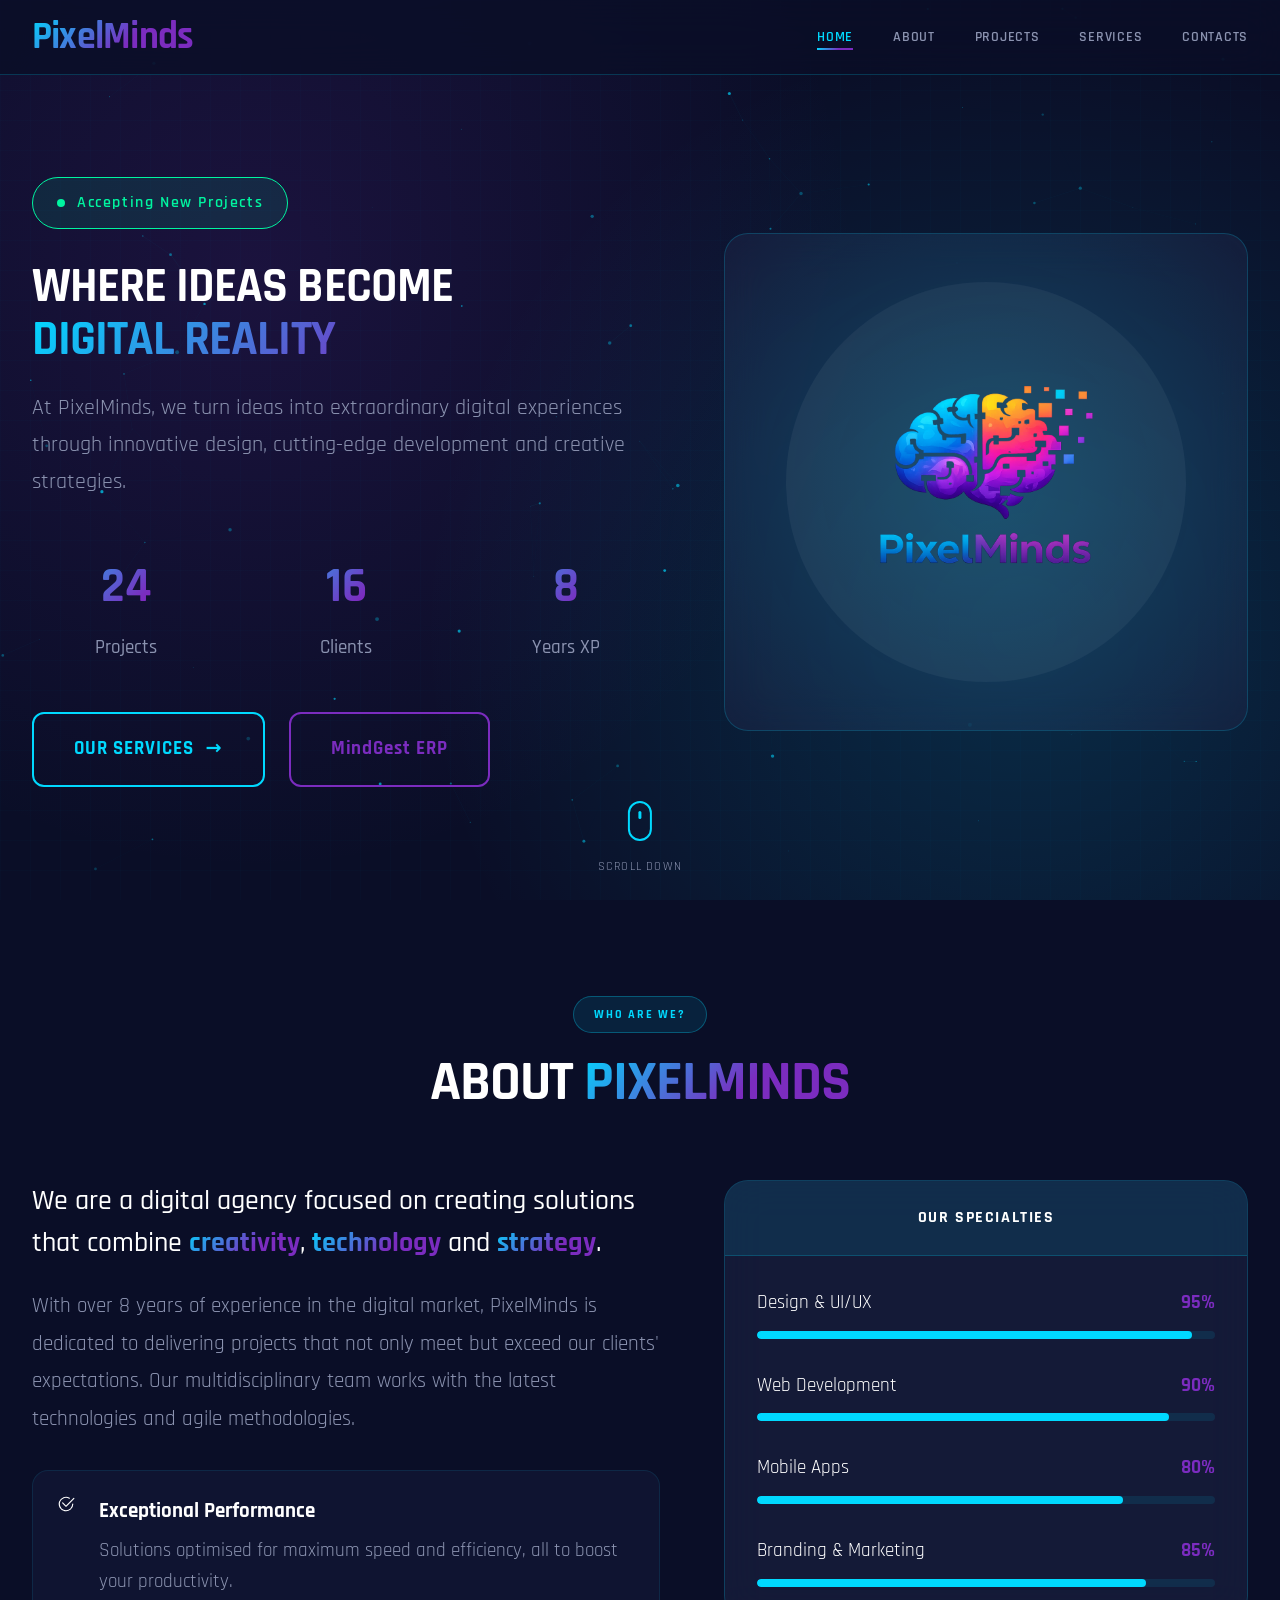
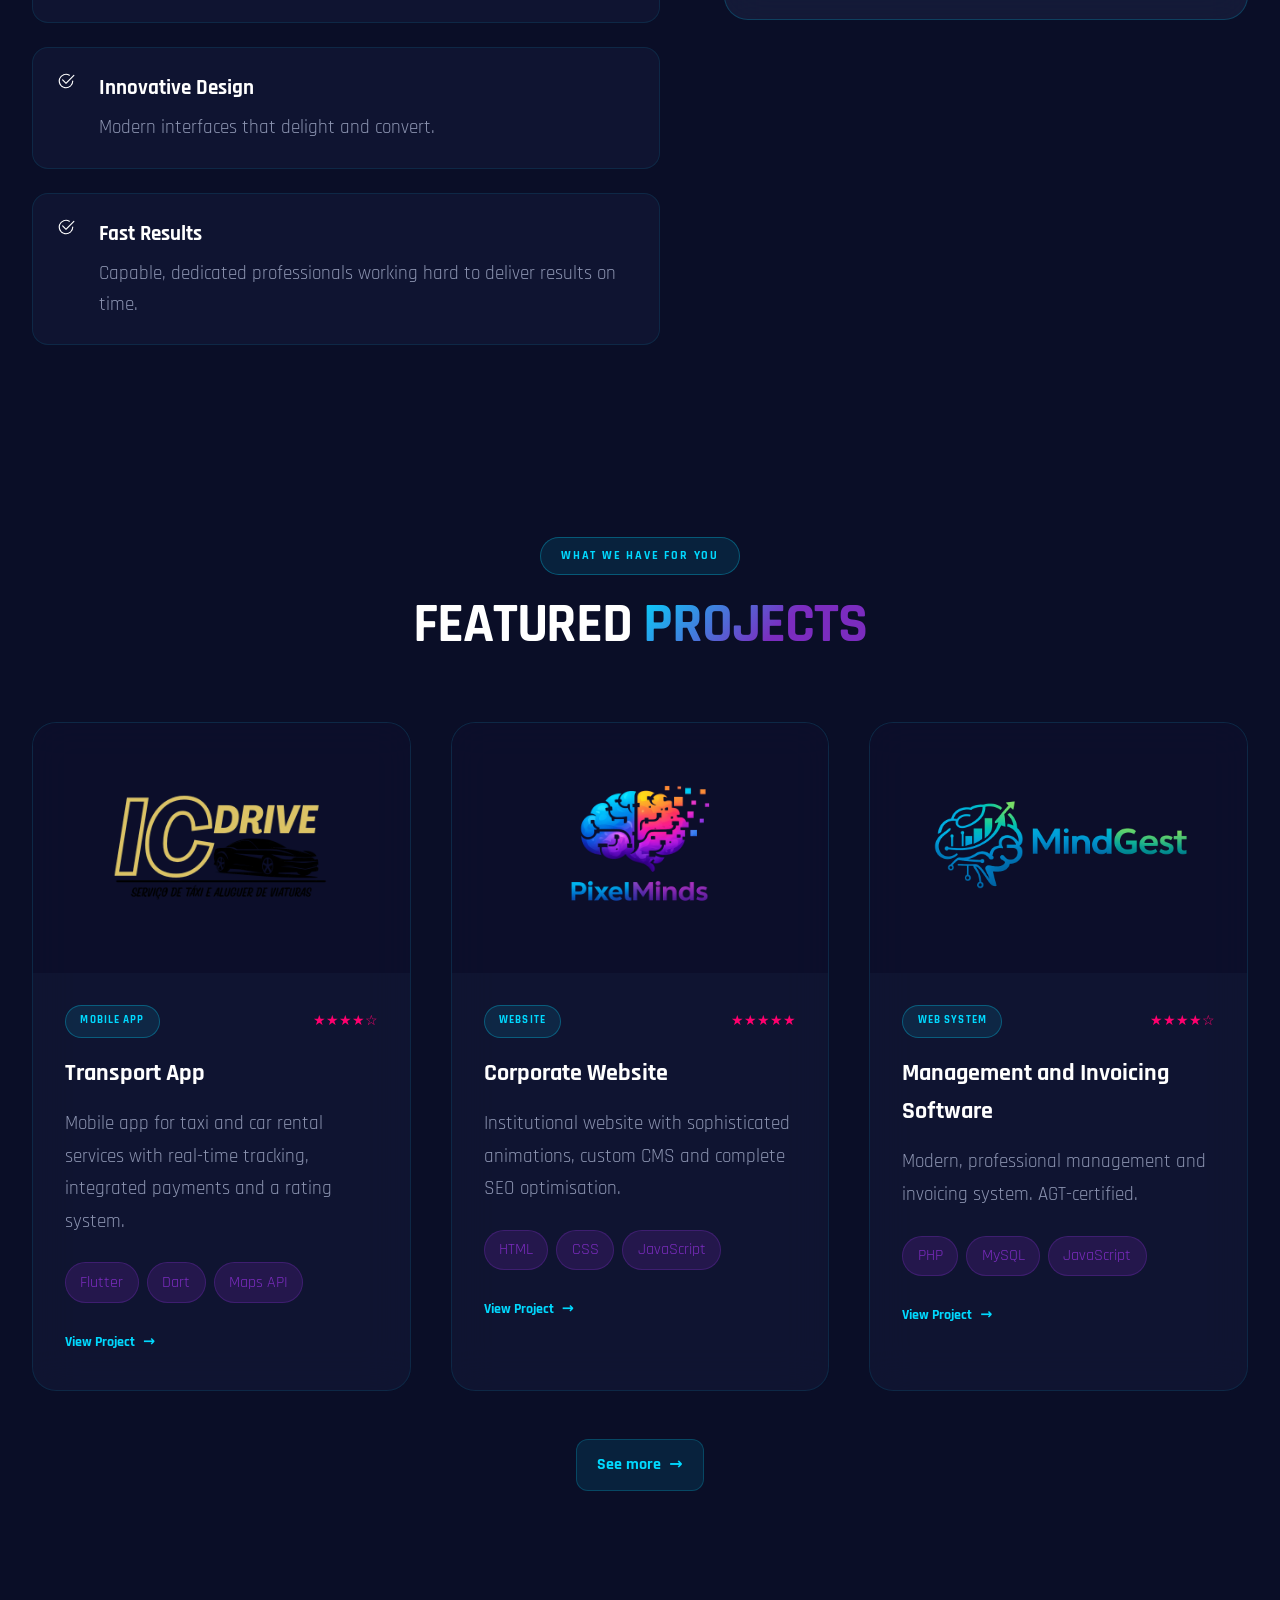
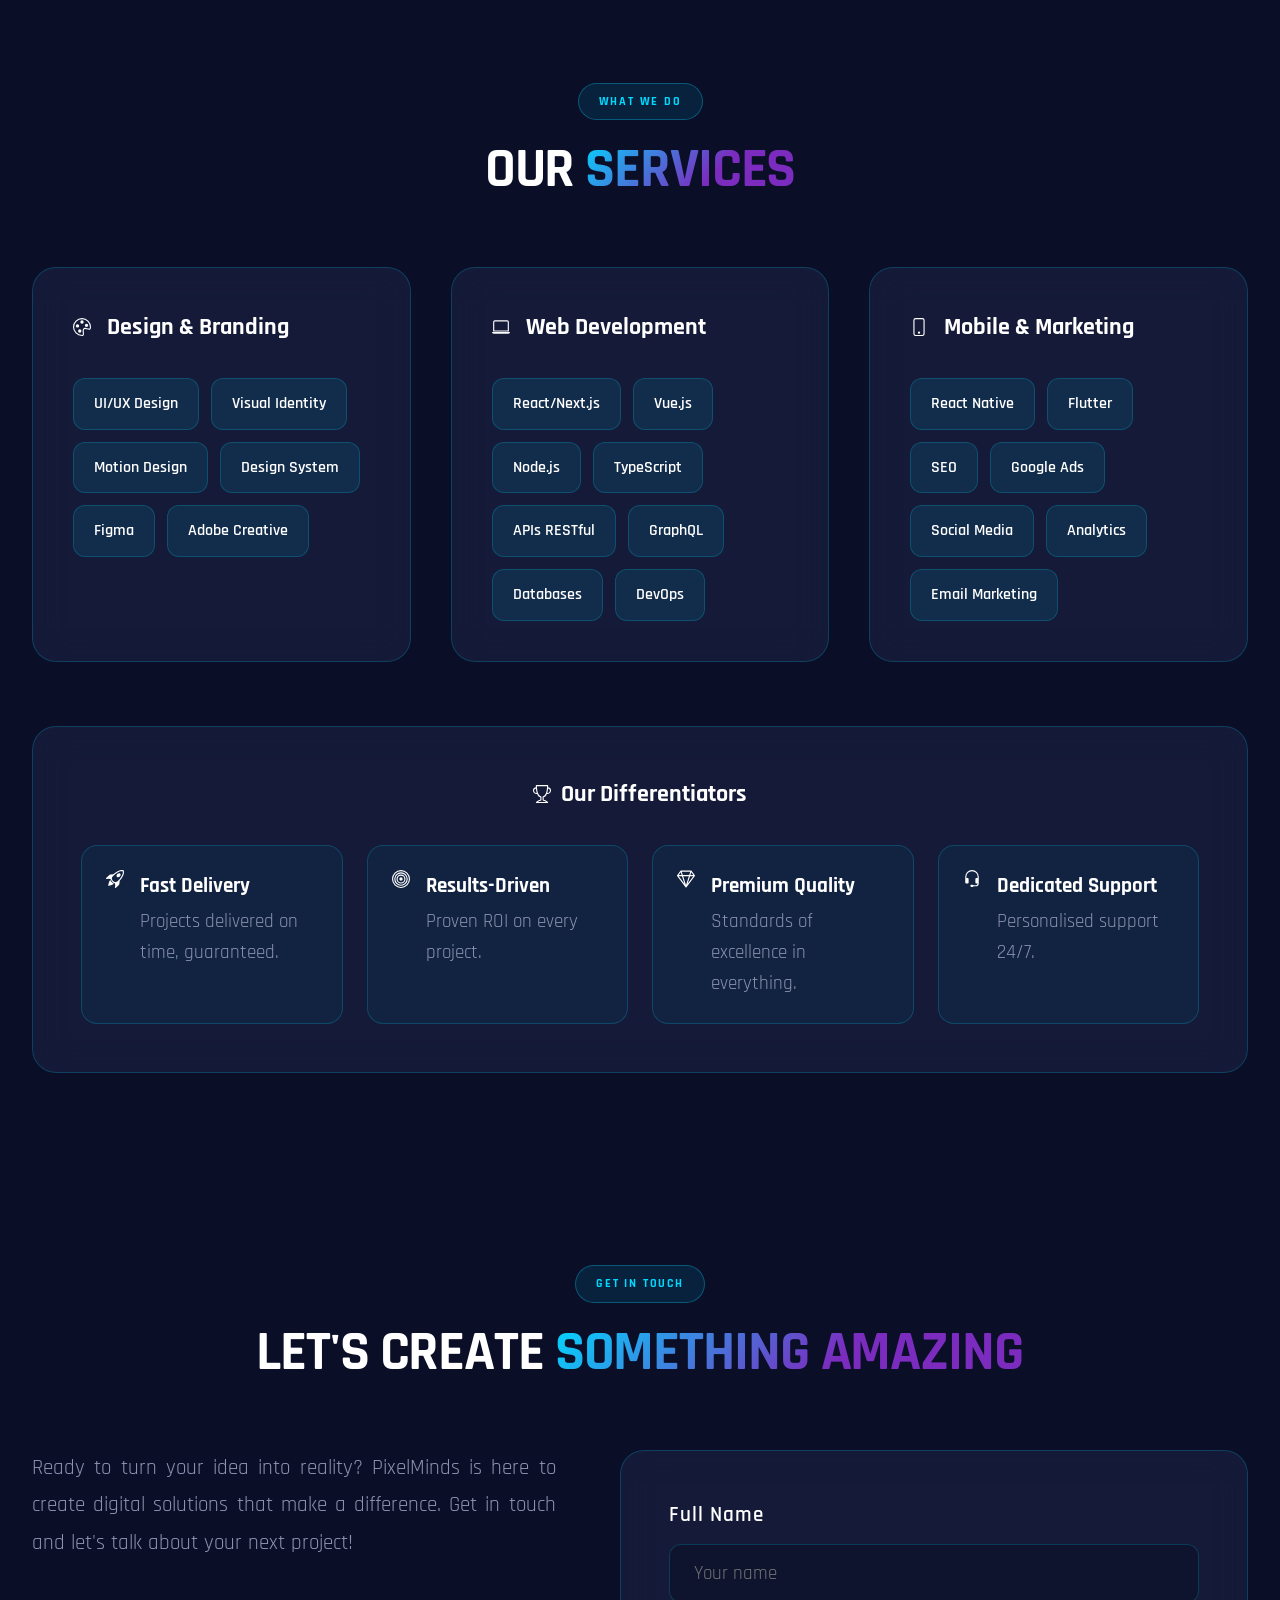
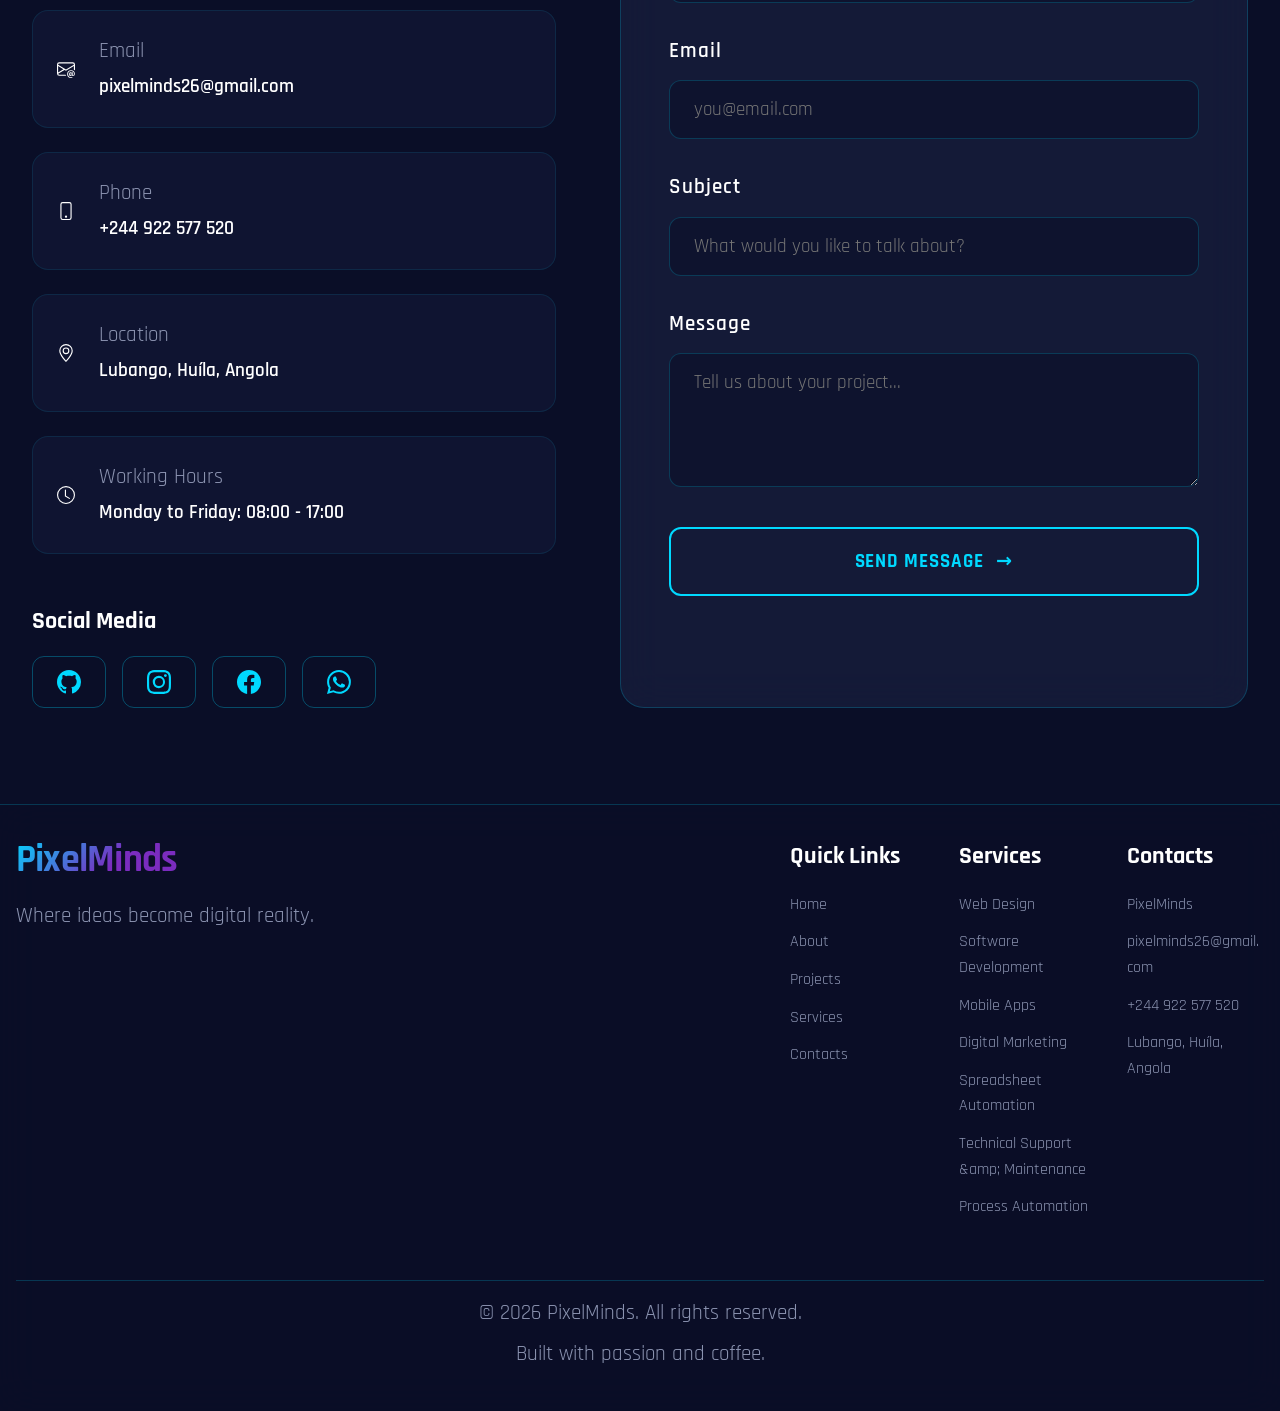
==== commit 36bb348d: "Update index.html" ====
--- a/index.html
+++ b/index.html
@@ -5,10 +5,11 @@
     <meta name="viewport" content="width=device-width, initial-scale=1.0" />
     <meta
       name="description"
+      data-i18n-content="meta.description"
       content="PixelMinds - Soluções digitais: design, desenvolvimento web, aplicações mobile e marketing digital em Lubango, Huíla, Angola."
     />
     <meta name="theme-color" content="#0a0e27" />
-    <title>PixelMinds - Soluções Digitais</title>
+    <title data-i18n="meta.title">PixelMinds - Soluções Digitais</title>
     <link rel="icon" href="PM.png" />
     <script>
       document.documentElement.classList.add("js");
@@ -31,21 +32,25 @@
     <!-- Stats Display -->
     <div class="hud" aria-hidden="true">
       <div class="hud-item">
-        <span class="hud-label">PROJECTOS</span>
+        <span data-i18n="nav.projects" class="hud-label">PROJECTOS</span>
         <span class="hud-value">24+</span>
       </div>
       <div class="hud-item">
-        <span class="hud-label">CLIENTES</span>
+        <span data-i18n="hud.clients" class="hud-label">CLIENTES</span>
         <span class="hud-value">16+</span>
       </div>
       <div class="hud-item">
-        <span class="hud-label">ANOS XP</span>
+        <span data-i18n="hud.years" class="hud-label">ANOS XP</span>
         <span class="hud-value">8+</span>
       </div>
     </div>
 
     <!-- Navigation -->
-    <nav class="navbar" aria-label="Navegação principal">
+    <nav
+      class="navbar"
+      data-i18n-aria-label="nav.aria"
+      aria-label="Navegação principal"
+    >
       <div class="nav-container">
         <div class="logo">
           <h2 class="section-title">
@@ -57,10 +62,24 @@
 
         <ul class="nav-menu" id="nav-menu">
           <li><a href="#home" class="nav-link active">HOME</a></li>
-          <li><a href="#about" class="nav-link">SOBRE</a></li>
-          <li><a href="#projectos" class="nav-link">PROJECTOS</a></li>
-          <li><a href="#skills" class="nav-link">SERVIÇOS</a></li>
-          <li><a href="#contact" class="nav-link">CONTACTOS</a></li>
+          <li>
+            <a data-i18n="nav.about" href="#about" class="nav-link">SOBRE</a>
+          </li>
+          <li>
+            <a data-i18n="nav.projects" href="#projectos" class="nav-link"
+              >PROJECTOS</a
+            >
+          </li>
+          <li>
+            <a data-i18n="nav.services" href="#skills" class="nav-link"
+              >SERVIÇOS</a
+            >
+          </li>
+          <li>
+            <a data-i18n="nav.contacts" href="#contact" class="nav-link"
+              >CONTACTOS</a
+            >
+          </li>
         </ul>
 
         <button
@@ -83,15 +102,19 @@
         <div class="hero-content">
           <div class="status-badge">
             <span class="status-dot"></span>
-            <span>A Aceitar Novos Projectos</span>
+            <span data-i18n="hero.badge">A Aceitar Novos Projectos</span>
           </div>
 
           <h1 class="hero-title">
-            <span class="title-line">ONDE IDEIAS SE TORNAM</span>
-            <span class="title-line gradient-text">REALIDADE DIGITAL</span>
+            <span data-i18n="hero.title1" class="title-line"
+              >ONDE IDEIAS SE TORNAM</span
+            >
+            <span data-i18n="hero.title2" class="title-line gradient-text"
+              >REALIDADE DIGITAL</span
+            >
           </h1>
 
-          <p class="hero-description">
+          <p data-i18n="hero.desc" class="hero-description">
             Na PixelMinds, transformamos ideias em experiências digitais
             extraordinárias através de um design inovador, desenvolvimento de
             ponta e estratégias criativas.
@@ -100,21 +123,23 @@
           <div class="hero-stats">
             <div class="stat-item">
               <div class="stat-number" data-target="24">0</div>
-              <div class="stat-label">Projectos</div>
+              <div data-i18n="stat.projects" class="stat-label">Projectos</div>
             </div>
             <div class="stat-item">
               <div class="stat-number" data-target="16">0</div>
-              <div class="stat-label">Clientes</div>
+              <div data-i18n="stat.clients" class="stat-label">Clientes</div>
             </div>
             <div class="stat-item">
               <div class="stat-number" data-target="8">0</div>
-              <div class="stat-label">Anos XP</div>
+              <div data-i18n="stat.years" class="stat-label">Anos XP</div>
             </div>
           </div>
 
           <div class="hero-actions">
             <a href="#skills" class="btn btn-primary">
-              <span class="btn-text">NOSSOS SERVIÇOS</span>
+              <span data-i18n="hero.services" class="btn-text"
+                >NOSSOS SERVIÇOS</span
+              >
               <span class="btn-icon">→</span>
             </a>
             <a href="mindgest.html" class="btn btn-secondary">
@@ -132,6 +157,7 @@
                   <div class="avatar-image">
                     <img
                       src="PixelMinds.png"
+                      data-i18n-alt="logo.alt"
                       alt="Logótipo da PixelMinds"
                       class="company-logo"
                     />
@@ -155,22 +181,22 @@
     <section id="about" class="about">
       <div class="container">
         <div class="section-header">
-          <span class="section-tag">QUEM SOMOS?</span>
-          <h2 class="section-title">
+          <span data-i18n="about.tag" class="section-tag">QUEM SOMOS?</span>
+          <h2 data-i18n-html="about.title" class="section-title">
             SOBRE A <span class="gradient-text">PIXELMINDS</span>
           </h2>
         </div>
 
         <div class="about-grid">
           <div class="about-content">
-            <p class="lead-text">
+            <p data-i18n-html="about.lead" class="lead-text">
               Somos uma agência digital focada em criar soluções que combinam
               <span class="text-highlight">criatividade</span>,
               <span class="text-highlight">tecnologia</span> e
               <span class="text-highlight">estratégia</span>.
             </p>
 
-            <p class="body-text">
+            <p data-i18n="about.body" class="body-text">
               Com mais de 8 anos de experiência no mercado digital, a PixelMinds
               dedica-se a entregar projectos que não apenas atendem, mas superam
               as expectativas dos nossos clientes. A nossa equipa
@@ -180,10 +206,28 @@
 
             <div class="features-list">
               <div class="feature-item">
-                <div class="feature-icon"><svg xmlns="http://www.w3.org/2000/svg" width="18" height="18" fill="currentColor" class="bi bi-check2-circle" viewBox="0 0 16 16" aria-hidden="true" focusable="false"><path d="M2.5 8a5.5 5.5 0 0 1 8.25-4.764.5.5 0 0 0 .5-.866A6.5 6.5 0 1 0 14.5 8a.5.5 0 0 0-1 0 5.5 5.5 0 1 1-11 0"/><path d="M15.354 3.354a.5.5 0 0 0-.708-.708L8 9.293 5.354 6.646a.5.5 0 1 0-.708.708l3 3a.5.5 0 0 0 .708 0z"/></svg></div>
+                <div class="feature-icon">
+                  <svg
+                    xmlns="http://www.w3.org/2000/svg"
+                    width="18"
+                    height="18"
+                    fill="currentColor"
+                    class="bi bi-check2-circle"
+                    viewBox="0 0 16 16"
+                    aria-hidden="true"
+                    focusable="false"
+                  >
+                    <path
+                      d="M2.5 8a5.5 5.5 0 0 1 8.25-4.764.5.5 0 0 0 .5-.866A6.5 6.5 0 1 0 14.5 8a.5.5 0 0 0-1 0 5.5 5.5 0 1 1-11 0"
+                    />
+                    <path
+                      d="M15.354 3.354a.5.5 0 0 0-.708-.708L8 9.293 5.354 6.646a.5.5 0 1 0-.708.708l3 3a.5.5 0 0 0 .708 0z"
+                    />
+                  </svg>
+                </div>
                 <div class="feature-content">
-                  <h3>Performance Excepcional</h3>
-                  <p>
+                  <h3 data-i18n="feat.perf.title">Performance Excepcional</h3>
+                  <p data-i18n="feat.perf.text">
                     Soluções optimizadas para máxima velocidade e eficiência,
                     tudo isso para aumentar a sua produtividade.
                   </p>
@@ -191,18 +235,56 @@
               </div>
 
               <div class="feature-item">
-                <div class="feature-icon"><svg xmlns="http://www.w3.org/2000/svg" width="18" height="18" fill="currentColor" class="bi bi-check2-circle" viewBox="0 0 16 16" aria-hidden="true" focusable="false"><path d="M2.5 8a5.5 5.5 0 0 1 8.25-4.764.5.5 0 0 0 .5-.866A6.5 6.5 0 1 0 14.5 8a.5.5 0 0 0-1 0 5.5 5.5 0 1 1-11 0"/><path d="M15.354 3.354a.5.5 0 0 0-.708-.708L8 9.293 5.354 6.646a.5.5 0 1 0-.708.708l3 3a.5.5 0 0 0 .708 0z"/></svg></div>
+                <div class="feature-icon">
+                  <svg
+                    xmlns="http://www.w3.org/2000/svg"
+                    width="18"
+                    height="18"
+                    fill="currentColor"
+                    class="bi bi-check2-circle"
+                    viewBox="0 0 16 16"
+                    aria-hidden="true"
+                    focusable="false"
+                  >
+                    <path
+                      d="M2.5 8a5.5 5.5 0 0 1 8.25-4.764.5.5 0 0 0 .5-.866A6.5 6.5 0 1 0 14.5 8a.5.5 0 0 0-1 0 5.5 5.5 0 1 1-11 0"
+                    />
+                    <path
+                      d="M15.354 3.354a.5.5 0 0 0-.708-.708L8 9.293 5.354 6.646a.5.5 0 1 0-.708.708l3 3a.5.5 0 0 0 .708 0z"
+                    />
+                  </svg>
+                </div>
                 <div class="feature-content">
-                  <h3>Design Inovador</h3>
-                  <p>Interfaces modernas que encantam e convertem.</p>
+                  <h3 data-i18n="feat.design.title">Design Inovador</h3>
+                  <p data-i18n="feat.design.text">
+                    Interfaces modernas que encantam e convertem.
+                  </p>
                 </div>
               </div>
 
               <div class="feature-item">
-                <div class="feature-icon"><svg xmlns="http://www.w3.org/2000/svg" width="18" height="18" fill="currentColor" class="bi bi-check2-circle" viewBox="0 0 16 16" aria-hidden="true" focusable="false"><path d="M2.5 8a5.5 5.5 0 0 1 8.25-4.764.5.5 0 0 0 .5-.866A6.5 6.5 0 1 0 14.5 8a.5.5 0 0 0-1 0 5.5 5.5 0 1 1-11 0"/><path d="M15.354 3.354a.5.5 0 0 0-.708-.708L8 9.293 5.354 6.646a.5.5 0 1 0-.708.708l3 3a.5.5 0 0 0 .708 0z"/></svg></div>
+                <div class="feature-icon">
+                  <svg
+                    xmlns="http://www.w3.org/2000/svg"
+                    width="18"
+                    height="18"
+                    fill="currentColor"
+                    class="bi bi-check2-circle"
+                    viewBox="0 0 16 16"
+                    aria-hidden="true"
+                    focusable="false"
+                  >
+                    <path
+                      d="M2.5 8a5.5 5.5 0 0 1 8.25-4.764.5.5 0 0 0 .5-.866A6.5 6.5 0 1 0 14.5 8a.5.5 0 0 0-1 0 5.5 5.5 0 1 1-11 0"
+                    />
+                    <path
+                      d="M15.354 3.354a.5.5 0 0 0-.708-.708L8 9.293 5.354 6.646a.5.5 0 1 0-.708.708l3 3a.5.5 0 0 0 .708 0z"
+                    />
+                  </svg>
+                </div>
                 <div class="feature-content">
-                  <h3>Resultados Rápidos</h3>
-                  <p>
+                  <h3 data-i18n="feat.fast.title">Resultados Rápidos</h3>
+                  <p data-i18n="feat.fast.text">
                     Profissionais capazes e dedicados, trabalhando arduamente
                     para entregar resultados em prazo útil.
                   </p>
@@ -213,7 +295,7 @@
 
           <div class="stats-panel">
             <div class="panel-header">
-              <span>NOSSAS ESPECIALIDADES</span>
+              <span data-i18n="panel.title">NOSSAS ESPECIALIDADES</span>
             </div>
             <div class="panel-body">
               <div class="progress-stat">
@@ -228,7 +310,7 @@
 
               <div class="progress-stat">
                 <div class="progress-header">
-                  <span>Desenvolvimento Web</span>
+                  <span data-i18n="web.dev">Desenvolvimento Web</span>
                   <span class="progress-value">90%</span>
                 </div>
                 <div class="progress-bar">
@@ -265,8 +347,10 @@
     <section id="projectos" class="projects">
       <div class="container">
         <div class="section-header">
-          <span class="section-tag">O QUE TEMOS PARA SI?</span>
-          <h2 class="section-title">
+          <span data-i18n="proj.tag" class="section-tag"
+            >O QUE TEMOS PARA SI?</span
+          >
+          <h2 data-i18n-html="proj.title" class="section-title">
             PROJECTOS EM <span class="gradient-text">DESTAQUE</span>
           </h2>
         </div>
@@ -278,6 +362,7 @@
                 <span class="overlay-icon"
                   ><img
                     src="IC%20Drive.png"
+                    data-i18n-alt="proj.transport.alt"
                     alt="Logótipo da app de transporte"
                     loading="lazy"
                 /></span>
@@ -286,12 +371,17 @@
             <div class="project-content">
               <div class="project-header">
                 <span class="project-tag">MOBILE APP</span>
-                <span class="project-rating" aria-label="4 de 5 estrelas"
+                <span
+                  class="project-rating"
+                  data-i18n-aria-label="rating4"
+                  aria-label="4 de 5 estrelas"
                   >★★★★☆</span
                 >
               </div>
-              <h3 class="project-title">App de Transporte</h3>
-              <p class="project-description">
+              <h3 data-i18n="proj.transport.title" class="project-title">
+                App de Transporte
+              </h3>
+              <p data-i18n="proj.transport.text" class="project-description">
                 Aplicativo mobile para serviço de táxi e aluguer de viaturas com
                 rastreamento em tempo real, pagamentos integrados e sistema de
                 avaliações.
@@ -302,7 +392,7 @@
                 <span class="tech-tag">Maps API</span>
               </div>
               <a href="#" class="project-link">
-                <span>Ver Projecto</span>
+                <span data-i18n="proj.view">Ver Projecto</span>
                 <span class="link-arrow">→</span>
               </a>
             </div>
@@ -314,6 +404,7 @@
                 <span class="overlay-icon"
                   ><img
                     src="PixelMinds.png"
+                    data-i18n-alt="logo.alt"
                     alt="Logótipo da PixelMinds"
                     loading="lazy"
                 /></span>
@@ -322,12 +413,17 @@
             <div class="project-content">
               <div class="project-header">
                 <span class="project-tag">WEBSITE</span>
-                <span class="project-rating" aria-label="5 de 5 estrelas"
+                <span
+                  class="project-rating"
+                  data-i18n-aria-label="rating5"
+                  aria-label="5 de 5 estrelas"
                   >★★★★★</span
                 >
               </div>
-              <h3 class="project-title">Site Empresarial</h3>
-              <p class="project-description">
+              <h3 data-i18n="proj.site.title" class="project-title">
+                Site Empresarial
+              </h3>
+              <p data-i18n="proj.site.text" class="project-description">
                 Website institucional com animações sofisticadas, CMS
                 personalizado e optimização SEO completa.
               </p>
@@ -337,7 +433,7 @@
                 <span class="tech-tag">JavaScript</span>
               </div>
               <a href="index.html" class="project-link">
-                <span>Ver Projecto</span>
+                <span data-i18n="proj.view">Ver Projecto</span>
                 <span class="link-arrow">→</span>
               </a>
             </div>
@@ -349,6 +445,7 @@
                 <span class="overlay-icon"
                   ><img
                     src="MindGest.png"
+                    data-i18n-alt="proj.mindgest.alt"
                     alt="Logótipo do MindGest"
                     loading="lazy"
                 /></span>
@@ -356,13 +453,20 @@
             </div>
             <div class="project-content">
               <div class="project-header">
-                <span class="project-tag">SISTEMA WEB</span>
-                <span class="project-rating" aria-label="4 de 5 estrelas"
+                <span data-i18n="proj.websys" class="project-tag"
+                  >SISTEMA WEB</span
+                >
+                <span
+                  class="project-rating"
+                  data-i18n-aria-label="rating4"
+                  aria-label="4 de 5 estrelas"
                   >★★★★☆</span
                 >
               </div>
-              <h3 class="project-title">Software de Gestão e Facturação</h3>
-              <p class="project-description">
+              <h3 data-i18n="proj.erp.title" class="project-title">
+                Software de Gestão e Facturação
+              </h3>
+              <p data-i18n="proj.erp.text" class="project-description">
                 Sistema de gestão e facturação, moderno e profissional. Com
                 certificação pela AGT.
               </p>
@@ -372,7 +476,7 @@
                 <span class="tech-tag">JavaScript</span>
               </div>
               <a href="mindgest.html" class="project-link">
-                <span>Ver Projecto</span>
+                <span data-i18n="proj.view">Ver Projecto</span>
                 <span class="link-arrow">→</span>
               </a>
             </div>
@@ -381,7 +485,7 @@
 
         <div class="section-header more-wrap">
           <a href="projectos.html" class="ver-mais"
-            ><span>Ver mais</span>
+            ><span data-i18n="proj.more">Ver mais</span>
             <span class="link-arrow">→</span>
           </a>
         </div>
@@ -392,21 +496,42 @@
     <section id="skills" class="skills">
       <div class="container">
         <div class="section-header">
-          <span class="section-tag">O QUE FAZEMOS?</span>
-          <h2 class="section-title">
-            NOSSOS <span class="gradient-text">SERVIÇOS</span>
+          <span data-i18n="serv.tag" class="section-tag">O QUE FAZEMOS?</span>
+          <h2 data-i18n-html="serv.title" class="section-title">
+            NOSSOS
+            <span data-i18n="nav.services" class="gradient-text">SERVIÇOS</span>
           </h2>
         </div>
 
         <div class="skills-grid">
           <div class="skill-category">
             <div class="category-header">
-              <div class="category-icon"><svg xmlns="http://www.w3.org/2000/svg" width="18" height="18" fill="currentColor" class="bi bi-palette" viewBox="0 0 16 16" aria-hidden="true" focusable="false"><path d="M8 5a1.5 1.5 0 1 0 0-3 1.5 1.5 0 0 0 0 3m4 3a1.5 1.5 0 1 0 0-3 1.5 1.5 0 0 0 0 3M5.5 7a1.5 1.5 0 1 1-3 0 1.5 1.5 0 0 1 3 0m.5 6a1.5 1.5 0 1 0 0-3 1.5 1.5 0 0 0 0 3"/><path d="M16 8c0 3.15-1.866 2.585-3.567 2.07C11.42 9.763 10.465 9.473 10 10c-.603.683-.475 1.819-.351 2.92C9.826 14.495 9.996 16 8 16a8 8 0 1 1 8-8m-8 7c.611 0 .654-.171.655-.176.078-.146.124-.464.07-1.119-.014-.168-.037-.37-.061-.591-.052-.464-.112-1.005-.118-1.462-.01-.707.083-1.61.704-2.314.369-.417.845-.578 1.272-.618.404-.038.812.026 1.16.104.343.077.702.186 1.025.284l.028.008c.346.105.658.199.953.266.653.148.904.083.991.024C14.717 9.38 15 9.161 15 8a7 7 0 1 0-7 7"/></svg></div>
+              <div class="category-icon">
+                <svg
+                  xmlns="http://www.w3.org/2000/svg"
+                  width="18"
+                  height="18"
+                  fill="currentColor"
+                  class="bi bi-palette"
+                  viewBox="0 0 16 16"
+                  aria-hidden="true"
+                  focusable="false"
+                >
+                  <path
+                    d="M8 5a1.5 1.5 0 1 0 0-3 1.5 1.5 0 0 0 0 3m4 3a1.5 1.5 0 1 0 0-3 1.5 1.5 0 0 0 0 3M5.5 7a1.5 1.5 0 1 1-3 0 1.5 1.5 0 0 1 3 0m.5 6a1.5 1.5 0 1 0 0-3 1.5 1.5 0 0 0 0 3"
+                  />
+                  <path
+                    d="M16 8c0 3.15-1.866 2.585-3.567 2.07C11.42 9.763 10.465 9.473 10 10c-.603.683-.475 1.819-.351 2.92C9.826 14.495 9.996 16 8 16a8 8 0 1 1 8-8m-8 7c.611 0 .654-.171.655-.176.078-.146.124-.464.07-1.119-.014-.168-.037-.37-.061-.591-.052-.464-.112-1.005-.118-1.462-.01-.707.083-1.61.704-2.314.369-.417.845-.578 1.272-.618.404-.038.812.026 1.16.104.343.077.702.186 1.025.284l.028.008c.346.105.658.199.953.266.653.148.904.083.991.024C14.717 9.38 15 9.161 15 8a7 7 0 1 0-7 7"
+                  />
+                </svg>
+              </div>
               <h3>Design &amp; Branding</h3>
             </div>
             <div class="skill-items">
               <div class="skill-chip">UI/UX Design</div>
-              <div class="skill-chip">Identidade Visual</div>
+              <div data-i18n="serv.visual" class="skill-chip">
+                Identidade Visual
+              </div>
               <div class="skill-chip">Motion Design</div>
               <div class="skill-chip">Design System</div>
               <div class="skill-chip">Figma</div>
@@ -416,8 +541,23 @@
 
           <div class="skill-category">
             <div class="category-header">
-              <div class="category-icon"><svg xmlns="http://www.w3.org/2000/svg" width="18" height="18" fill="currentColor" class="bi bi-laptop" viewBox="0 0 16 16" aria-hidden="true" focusable="false"><path d="M13.5 3a.5.5 0 0 1 .5.5V11H2V3.5a.5.5 0 0 1 .5-.5zm-11-1A1.5 1.5 0 0 0 1 3.5V12h14V3.5A1.5 1.5 0 0 0 13.5 2zM0 12.5h16a1.5 1.5 0 0 1-1.5 1.5h-13A1.5 1.5 0 0 1 0 12.5"/></svg></div>
-              <h3>Desenvolvimento Web</h3>
+              <div class="category-icon">
+                <svg
+                  xmlns="http://www.w3.org/2000/svg"
+                  width="18"
+                  height="18"
+                  fill="currentColor"
+                  class="bi bi-laptop"
+                  viewBox="0 0 16 16"
+                  aria-hidden="true"
+                  focusable="false"
+                >
+                  <path
+                    d="M13.5 3a.5.5 0 0 1 .5.5V11H2V3.5a.5.5 0 0 1 .5-.5zm-11-1A1.5 1.5 0 0 0 1 3.5V12h14V3.5A1.5 1.5 0 0 0 13.5 2zM0 12.5h16a1.5 1.5 0 0 1-1.5 1.5h-13A1.5 1.5 0 0 1 0 12.5"
+                  />
+                </svg>
+              </div>
+              <h3 data-i18n="web.dev">Desenvolvimento Web</h3>
             </div>
             <div class="skill-items">
               <div class="skill-chip">React/Next.js</div>
@@ -433,7 +573,23 @@
 
           <div class="skill-category">
             <div class="category-header">
-              <div class="category-icon"><svg xmlns="http://www.w3.org/2000/svg" width="18" height="18" fill="currentColor" class="bi bi-phone" viewBox="0 0 16 16" aria-hidden="true" focusable="false"><path d="M11 1a1 1 0 0 1 1 1v12a1 1 0 0 1-1 1H5a1 1 0 0 1-1-1V2a1 1 0 0 1 1-1zM5 0a2 2 0 0 0-2 2v12a2 2 0 0 0 2 2h6a2 2 0 0 0 2-2V2a2 2 0 0 0-2-2z"/><path d="M8 14a1 1 0 1 0 0-2 1 1 0 0 0 0 2"/></svg></div>
+              <div class="category-icon">
+                <svg
+                  xmlns="http://www.w3.org/2000/svg"
+                  width="18"
+                  height="18"
+                  fill="currentColor"
+                  class="bi bi-phone"
+                  viewBox="0 0 16 16"
+                  aria-hidden="true"
+                  focusable="false"
+                >
+                  <path
+                    d="M11 1a1 1 0 0 1 1 1v12a1 1 0 0 1-1 1H5a1 1 0 0 1-1-1V2a1 1 0 0 1 1-1zM5 0a2 2 0 0 0-2 2v12a2 2 0 0 0 2 2h6a2 2 0 0 0 2-2V2a2 2 0 0 0-2-2z"
+                  />
+                  <path d="M8 14a1 1 0 1 0 0-2 1 1 0 0 0 0 2" />
+                </svg>
+              </div>
               <h3>Mobile &amp; Marketing</h3>
             </div>
             <div class="skill-items">
@@ -450,41 +606,141 @@
 
         <div class="achievements-showcase">
           <h3 class="achievements-title">
-            <svg xmlns="http://www.w3.org/2000/svg" width="18" height="18" fill="currentColor" class="bi bi-trophy" viewBox="0 0 16 16" aria-hidden="true" focusable="false"><path d="M2.5.5A.5.5 0 0 1 3 0h10a.5.5 0 0 1 .5.5q0 .807-.034 1.536a3 3 0 1 1-1.133 5.89c-.79 1.865-1.878 2.777-2.833 3.011v2.173l1.425.356c.194.048.377.135.537.255L13.3 15.1a.5.5 0 0 1-.3.9H3a.5.5 0 0 1-.3-.9l1.838-1.379c.16-.12.343-.207.537-.255L6.5 13.11v-2.173c-.955-.234-2.043-1.146-2.833-3.012a3 3 0 1 1-1.132-5.89A33 33 0 0 1 2.5.5m.099 2.54a2 2 0 0 0 .72 3.935c-.333-1.05-.588-2.346-.72-3.935m10.083 3.935a2 2 0 0 0 .72-3.935c-.133 1.59-.388 2.885-.72 3.935M3.504 1q.01.775.056 1.469c.13 2.028.457 3.546.87 4.667C5.294 9.48 6.484 10 7 10a.5.5 0 0 1 .5.5v2.61a1 1 0 0 1-.757.97l-1.426.356a.5.5 0 0 0-.179.085L4.5 15h7l-.638-.479a.5.5 0 0 0-.18-.085l-1.425-.356a1 1 0 0 1-.757-.97V10.5A.5.5 0 0 1 9 10c.516 0 1.706-.52 2.57-2.864.413-1.12.74-2.64.87-4.667q.045-.694.056-1.469z"/></svg>
-            Nossos Diferenciais
+            <svg
+              xmlns="http://www.w3.org/2000/svg"
+              width="18"
+              height="18"
+              fill="currentColor"
+              class="bi bi-trophy"
+              viewBox="0 0 16 16"
+              aria-hidden="true"
+              focusable="false"
+            >
+              <path
+                d="M2.5.5A.5.5 0 0 1 3 0h10a.5.5 0 0 1 .5.5q0 .807-.034 1.536a3 3 0 1 1-1.133 5.89c-.79 1.865-1.878 2.777-2.833 3.011v2.173l1.425.356c.194.048.377.135.537.255L13.3 15.1a.5.5 0 0 1-.3.9H3a.5.5 0 0 1-.3-.9l1.838-1.379c.16-.12.343-.207.537-.255L6.5 13.11v-2.173c-.955-.234-2.043-1.146-2.833-3.012a3 3 0 1 1-1.132-5.89A33 33 0 0 1 2.5.5m.099 2.54a2 2 0 0 0 .72 3.935c-.333-1.05-.588-2.346-.72-3.935m10.083 3.935a2 2 0 0 0 .72-3.935c-.133 1.59-.388 2.885-.72 3.935M3.504 1q.01.775.056 1.469c.13 2.028.457 3.546.87 4.667C5.294 9.48 6.484 10 7 10a.5.5 0 0 1 .5.5v2.61a1 1 0 0 1-.757.97l-1.426.356a.5.5 0 0 0-.179.085L4.5 15h7l-.638-.479a.5.5 0 0 0-.18-.085l-1.425-.356a1 1 0 0 1-.757-.97V10.5A.5.5 0 0 1 9 10c.516 0 1.706-.52 2.57-2.864.413-1.12.74-2.64.87-4.667q.045-.694.056-1.469z"
+              />
+            </svg>
+            <span data-i18n="diff.title">Nossos Diferenciais</span>
           </h3>
           <div class="achievements-list">
             <div class="achievement-badge">
-              <div class="badge-icon"><svg xmlns="http://www.w3.org/2000/svg" width="18" height="18" fill="currentColor" class="bi bi-rocket-takeoff" viewBox="0 0 16 16" aria-hidden="true" focusable="false"><path d="M9.752 6.193c.599.6 1.73.437 2.528-.362s.96-1.932.362-2.531c-.599-.6-1.73-.438-2.528.361-.798.8-.96 1.933-.362 2.532"/><path d="M15.811 3.312c-.363 1.534-1.334 3.626-3.64 6.218l-.24 2.408a2.56 2.56 0 0 1-.732 1.526L8.817 15.85a.51.51 0 0 1-.867-.434l.27-1.899c.04-.28-.013-.593-.131-.956a9 9 0 0 0-.249-.657l-.082-.202c-.815-.197-1.578-.662-2.191-1.277-.614-.615-1.079-1.379-1.275-2.195l-.203-.083a10 10 0 0 0-.655-.248c-.363-.119-.675-.172-.955-.132l-1.896.27A.51.51 0 0 1 .15 7.17l2.382-2.386c.41-.41.947-.67 1.524-.734h.006l2.4-.238C9.005 1.55 11.087.582 12.623.208c.89-.217 1.59-.232 2.08-.188.244.023.435.06.57.093q.1.026.16.045c.184.06.279.13.351.295l.029.073a3.5 3.5 0 0 1 .157.721c.055.485.051 1.178-.159 2.065m-4.828 7.475.04-.04-.107 1.081a1.54 1.54 0 0 1-.44.913l-1.298 1.3.054-.38c.072-.506-.034-.993-.172-1.418a9 9 0 0 0-.164-.45c.738-.065 1.462-.38 2.087-1.006M5.205 5c-.625.626-.94 1.351-1.004 2.09a9 9 0 0 0-.45-.164c-.424-.138-.91-.244-1.416-.172l-.38.054 1.3-1.3c.245-.246.566-.401.91-.44l1.08-.107zm9.406-3.961c-.38-.034-.967-.027-1.746.163-1.558.38-3.917 1.496-6.937 4.521-.62.62-.799 1.34-.687 2.051.107.676.483 1.362 1.048 1.928.564.565 1.25.941 1.924 1.049.71.112 1.429-.067 2.048-.688 3.079-3.083 4.192-5.444 4.556-6.987.183-.771.18-1.345.138-1.713a3 3 0 0 0-.045-.283 3 3 0 0 0-.3-.041Z"/><path d="M7.009 12.139a7.6 7.6 0 0 1-1.804-1.352A7.6 7.6 0 0 1 3.794 8.86c-1.102.992-1.965 5.054-1.839 5.18.125.126 3.936-.896 5.054-1.902Z"/></svg></div>
+              <div class="badge-icon">
+                <svg
+                  xmlns="http://www.w3.org/2000/svg"
+                  width="18"
+                  height="18"
+                  fill="currentColor"
+                  class="bi bi-rocket-takeoff"
+                  viewBox="0 0 16 16"
+                  aria-hidden="true"
+                  focusable="false"
+                >
+                  <path
+                    d="M9.752 6.193c.599.6 1.73.437 2.528-.362s.96-1.932.362-2.531c-.599-.6-1.73-.438-2.528.361-.798.8-.96 1.933-.362 2.532"
+                  />
+                  <path
+                    d="M15.811 3.312c-.363 1.534-1.334 3.626-3.64 6.218l-.24 2.408a2.56 2.56 0 0 1-.732 1.526L8.817 15.85a.51.51 0 0 1-.867-.434l.27-1.899c.04-.28-.013-.593-.131-.956a9 9 0 0 0-.249-.657l-.082-.202c-.815-.197-1.578-.662-2.191-1.277-.614-.615-1.079-1.379-1.275-2.195l-.203-.083a10 10 0 0 0-.655-.248c-.363-.119-.675-.172-.955-.132l-1.896.27A.51.51 0 0 1 .15 7.17l2.382-2.386c.41-.41.947-.67 1.524-.734h.006l2.4-.238C9.005 1.55 11.087.582 12.623.208c.89-.217 1.59-.232 2.08-.188.244.023.435.06.57.093q.1.026.16.045c.184.06.279.13.351.295l.029.073a3.5 3.5 0 0 1 .157.721c.055.485.051 1.178-.159 2.065m-4.828 7.475.04-.04-.107 1.081a1.54 1.54 0 0 1-.44.913l-1.298 1.3.054-.38c.072-.506-.034-.993-.172-1.418a9 9 0 0 0-.164-.45c.738-.065 1.462-.38 2.087-1.006M5.205 5c-.625.626-.94 1.351-1.004 2.09a9 9 0 0 0-.45-.164c-.424-.138-.91-.244-1.416-.172l-.38.054 1.3-1.3c.245-.246.566-.401.91-.44l1.08-.107zm9.406-3.961c-.38-.034-.967-.027-1.746.163-1.558.38-3.917 1.496-6.937 4.521-.62.62-.799 1.34-.687 2.051.107.676.483 1.362 1.048 1.928.564.565 1.25.941 1.924 1.049.71.112 1.429-.067 2.048-.688 3.079-3.083 4.192-5.444 4.556-6.987.183-.771.18-1.345.138-1.713a3 3 0 0 0-.045-.283 3 3 0 0 0-.3-.041Z"
+                  />
+                  <path
+                    d="M7.009 12.139a7.6 7.6 0 0 1-1.804-1.352A7.6 7.6 0 0 1 3.794 8.86c-1.102.992-1.965 5.054-1.839 5.18.125.126 3.936-.896 5.054-1.902Z"
+                  />
+                </svg>
+              </div>
               <div class="badge-info">
-                <span class="badge-name">Entrega Rápida</span>
-                <span class="badge-desc"
+                <span data-i18n="diff.fast.title" class="badge-name"
+                  >Entrega Rápida</span
+                >
+                <span data-i18n="diff.fast.text" class="badge-desc"
                   >Projectos dentro do prazo garantido.</span
                 >
               </div>
             </div>
 
             <div class="achievement-badge">
-              <div class="badge-icon"><svg xmlns="http://www.w3.org/2000/svg" width="18" height="18" fill="currentColor" class="bi bi-bullseye" viewBox="0 0 16 16" aria-hidden="true" focusable="false"><path d="M8 15A7 7 0 1 1 8 1a7 7 0 0 1 0 14m0 1A8 8 0 1 0 8 0a8 8 0 0 0 0 16"/><path d="M8 13A5 5 0 1 1 8 3a5 5 0 0 1 0 10m0 1A6 6 0 1 0 8 2a6 6 0 0 0 0 12"/><path d="M8 11a3 3 0 1 1 0-6 3 3 0 0 1 0 6m0 1a4 4 0 1 0 0-8 4 4 0 0 0 0 8"/><path d="M9.5 8a1.5 1.5 0 1 1-3 0 1.5 1.5 0 0 1 3 0"/></svg></div>
+              <div class="badge-icon">
+                <svg
+                  xmlns="http://www.w3.org/2000/svg"
+                  width="18"
+                  height="18"
+                  fill="currentColor"
+                  class="bi bi-bullseye"
+                  viewBox="0 0 16 16"
+                  aria-hidden="true"
+                  focusable="false"
+                >
+                  <path
+                    d="M8 15A7 7 0 1 1 8 1a7 7 0 0 1 0 14m0 1A8 8 0 1 0 8 0a8 8 0 0 0 0 16"
+                  />
+                  <path
+                    d="M8 13A5 5 0 1 1 8 3a5 5 0 0 1 0 10m0 1A6 6 0 1 0 8 2a6 6 0 0 0 0 12"
+                  />
+                  <path
+                    d="M8 11a3 3 0 1 1 0-6 3 3 0 0 1 0 6m0 1a4 4 0 1 0 0-8 4 4 0 0 0 0 8"
+                  />
+                  <path d="M9.5 8a1.5 1.5 0 1 1-3 0 1.5 1.5 0 0 1 3 0" />
+                </svg>
+              </div>
               <div class="badge-info">
-                <span class="badge-name">Foco em Resultados</span>
-                <span class="badge-desc">ROI comprovado em cada projecto.</span>
+                <span data-i18n="diff.results.title" class="badge-name"
+                  >Foco em Resultados</span
+                >
+                <span data-i18n="diff.results.text" class="badge-desc"
+                  >ROI comprovado em cada projecto.</span
+                >
               </div>
             </div>
 
             <div class="achievement-badge">
-              <div class="badge-icon"><svg xmlns="http://www.w3.org/2000/svg" width="18" height="18" fill="currentColor" class="bi bi-gem" viewBox="0 0 16 16" aria-hidden="true" focusable="false"><path d="M3.1.7a.5.5 0 0 1 .4-.2h9a.5.5 0 0 1 .4.2l2.976 3.974c.149.185.156.45.01.644L8.4 15.3a.5.5 0 0 1-.8 0L.1 5.3a.5.5 0 0 1 0-.6zm11.386 3.785-1.806-2.41-.776 2.413zm-3.633.004.961-2.989H4.186l.963 2.995zM5.47 5.495 8 13.366l2.532-7.876zm-1.371-.999-.78-2.422-1.818 2.425zM1.499 5.5l5.113 6.817-2.192-6.82zm7.889 6.817 5.123-6.83-2.928.002z"/></svg></div>
+              <div class="badge-icon">
+                <svg
+                  xmlns="http://www.w3.org/2000/svg"
+                  width="18"
+                  height="18"
+                  fill="currentColor"
+                  class="bi bi-gem"
+                  viewBox="0 0 16 16"
+                  aria-hidden="true"
+                  focusable="false"
+                >
+                  <path
+                    d="M3.1.7a.5.5 0 0 1 .4-.2h9a.5.5 0 0 1 .4.2l2.976 3.974c.149.185.156.45.01.644L8.4 15.3a.5.5 0 0 1-.8 0L.1 5.3a.5.5 0 0 1 0-.6zm11.386 3.785-1.806-2.41-.776 2.413zm-3.633.004.961-2.989H4.186l.963 2.995zM5.47 5.495 8 13.366l2.532-7.876zm-1.371-.999-.78-2.422-1.818 2.425zM1.499 5.5l5.113 6.817-2.192-6.82zm7.889 6.817 5.123-6.83-2.928.002z"
+                  />
+                </svg>
+              </div>
               <div class="badge-info">
-                <span class="badge-name">Qualidade Premium</span>
-                <span class="badge-desc">Padrões de excelência em tudo.</span>
+                <span data-i18n="diff.quality.title" class="badge-name"
+                  >Qualidade Premium</span
+                >
+                <span data-i18n="diff.quality.text" class="badge-desc"
+                  >Padrões de excelência em tudo.</span
+                >
               </div>
             </div>
 
             <div class="achievement-badge">
-              <div class="badge-icon"><svg xmlns="http://www.w3.org/2000/svg" width="18" height="18" fill="currentColor" class="bi bi-headset" viewBox="0 0 16 16" aria-hidden="true" focusable="false"><path d="M8 1a5 5 0 0 0-5 5v1h1a1 1 0 0 1 1 1v3a1 1 0 0 1-1 1H3a1 1 0 0 1-1-1V6a6 6 0 1 1 12 0v6a2.5 2.5 0 0 1-2.5 2.5H9.366a1 1 0 0 1-.866.5h-1a1 1 0 1 1 0-2h1a1 1 0 0 1 .866.5H11.5A1.5 1.5 0 0 0 13 12h-1a1 1 0 0 1-1-1V8a1 1 0 0 1 1-1h1V6a5 5 0 0 0-5-5"/></svg></div>
+              <div class="badge-icon">
+                <svg
+                  xmlns="http://www.w3.org/2000/svg"
+                  width="18"
+                  height="18"
+                  fill="currentColor"
+                  class="bi bi-headset"
+                  viewBox="0 0 16 16"
+                  aria-hidden="true"
+                  focusable="false"
+                >
+                  <path
+                    d="M8 1a5 5 0 0 0-5 5v1h1a1 1 0 0 1 1 1v3a1 1 0 0 1-1 1H3a1 1 0 0 1-1-1V6a6 6 0 1 1 12 0v6a2.5 2.5 0 0 1-2.5 2.5H9.366a1 1 0 0 1-.866.5h-1a1 1 0 1 1 0-2h1a1 1 0 0 1 .866.5H11.5A1.5 1.5 0 0 0 13 12h-1a1 1 0 0 1-1-1V8a1 1 0 0 1 1-1h1V6a5 5 0 0 0-5-5"
+                  />
+                </svg>
+              </div>
               <div class="badge-info">
-                <span class="badge-name">Suporte Dedicado</span>
-                <span class="badge-desc">Atendimento personalizado 24/7.</span>
+                <span data-i18n="diff.support.title" class="badge-name"
+                  >Suporte Dedicado</span
+                >
+                <span data-i18n="diff.support.text" class="badge-desc"
+                  >Atendimento personalizado 24/7.</span
+                >
               </div>
             </div>
           </div>
@@ -496,15 +752,15 @@
     <section id="contact" class="contact">
       <div class="container">
         <div class="section-header">
-          <span class="section-tag">FALE CONNOSCO</span>
-          <h2 class="section-title">
+          <span data-i18n="contact.tag" class="section-tag">FALE CONNOSCO</span>
+          <h2 data-i18n-html="contact.title" class="section-title">
             VAMOS CRIAR <span class="gradient-text">ALGO INCRÍVEL</span>
           </h2>
         </div>
 
         <div class="contact-grid">
           <div class="contact-info">
-            <p class="contact-intro">
+            <p data-i18n="contact.intro" class="contact-intro">
               Pronto para transformar a sua ideia em realidade? A PixelMinds
               está aqui para criar soluções digitais que fazem a diferença.
               Entre em contacto e vamos conversar sobre o seu próximo projecto!
@@ -512,7 +768,25 @@
 
             <div class="contact-methods">
               <a href="mailto:pixelminds26@gmail.com" class="contact-item">
-                <div class="contact-icon"><svg xmlns="http://www.w3.org/2000/svg" width="18" height="18" fill="currentColor" class="bi bi-envelope-at" viewBox="0 0 16 16" aria-hidden="true" focusable="false"><path d="M2 2a2 2 0 0 0-2 2v8.01A2 2 0 0 0 2 14h5.5a.5.5 0 0 0 0-1H2a1 1 0 0 1-.966-.741l5.64-3.471L8 9.583l7-4.2V8.5a.5.5 0 0 0 1 0V4a2 2 0 0 0-2-2zm3.708 6.208L1 11.105V5.383zM1 4.217V4a1 1 0 0 1 1-1h12a1 1 0 0 1 1 1v.217l-7 4.2z"/><path d="M14.247 14.269c1.01 0 1.587-.857 1.587-2.025v-.21C15.834 10.43 14.64 9 12.52 9h-.035C10.42 9 9 10.36 9 12.432v.214C9 14.82 10.438 16 12.358 16h.044c.594 0 1.018-.074 1.237-.175v-.73c-.245.11-.673.18-1.18.18h-.044c-1.334 0-2.571-.788-2.571-2.655v-.157c0-1.657 1.058-2.724 2.64-2.724h.04c1.535 0 2.484 1.05 2.484 2.326v.118c0 .975-.324 1.39-.639 1.39-.232 0-.41-.148-.41-.42v-2.19h-.906v.569h-.03c-.084-.298-.368-.63-.954-.63-.778 0-1.259.555-1.259 1.4v.528c0 .892.49 1.434 1.26 1.434.471 0 .896-.227 1.014-.643h.043c.118.42.617.648 1.12.648m-2.453-1.588v-.227c0-.546.227-.791.573-.791.297 0 .572.192.572.708v.367c0 .573-.253.744-.564.744-.354 0-.581-.215-.581-.8Z"/></svg></div>
+                <div class="contact-icon">
+                  <svg
+                    xmlns="http://www.w3.org/2000/svg"
+                    width="18"
+                    height="18"
+                    fill="currentColor"
+                    class="bi bi-envelope-at"
+                    viewBox="0 0 16 16"
+                    aria-hidden="true"
+                    focusable="false"
+                  >
+                    <path
+                      d="M2 2a2 2 0 0 0-2 2v8.01A2 2 0 0 0 2 14h5.5a.5.5 0 0 0 0-1H2a1 1 0 0 1-.966-.741l5.64-3.471L8 9.583l7-4.2V8.5a.5.5 0 0 0 1 0V4a2 2 0 0 0-2-2zm3.708 6.208L1 11.105V5.383zM1 4.217V4a1 1 0 0 1 1-1h12a1 1 0 0 1 1 1v.217l-7 4.2z"
+                    />
+                    <path
+                      d="M14.247 14.269c1.01 0 1.587-.857 1.587-2.025v-.21C15.834 10.43 14.64 9 12.52 9h-.035C10.42 9 9 10.36 9 12.432v.214C9 14.82 10.438 16 12.358 16h.044c.594 0 1.018-.074 1.237-.175v-.73c-.245.11-.673.18-1.18.18h-.044c-1.334 0-2.571-.788-2.571-2.655v-.157c0-1.657 1.058-2.724 2.64-2.724h.04c1.535 0 2.484 1.05 2.484 2.326v.118c0 .975-.324 1.39-.639 1.39-.232 0-.41-.148-.41-.42v-2.19h-.906v.569h-.03c-.084-.298-.368-.63-.954-.63-.778 0-1.259.555-1.259 1.4v.528c0 .892.49 1.434 1.26 1.434.471 0 .896-.227 1.014-.643h.043c.118.42.617.648 1.12.648m-2.453-1.588v-.227c0-.546.227-.791.573-.791.297 0 .572.192.572.708v.367c0 .573-.253.744-.564.744-.354 0-.581-.215-.581-.8Z"
+                    />
+                  </svg>
+                </div>
                 <div class="contact-details">
                   <span class="contact-label">Email</span>
                   <span class="contact-value">pixelminds26@gmail.com</span>
@@ -520,9 +794,27 @@
               </a>
 
               <a href="tel:+244922577520" class="contact-item">
-                <div class="contact-icon"><svg xmlns="http://www.w3.org/2000/svg" width="18" height="18" fill="currentColor" class="bi bi-phone" viewBox="0 0 16 16" aria-hidden="true" focusable="false"><path d="M11 1a1 1 0 0 1 1 1v12a1 1 0 0 1-1 1H5a1 1 0 0 1-1-1V2a1 1 0 0 1 1-1zM5 0a2 2 0 0 0-2 2v12a2 2 0 0 0 2 2h6a2 2 0 0 0 2-2V2a2 2 0 0 0-2-2z"/><path d="M8 14a1 1 0 1 0 0-2 1 1 0 0 0 0 2"/></svg></div>
+                <div class="contact-icon">
+                  <svg
+                    xmlns="http://www.w3.org/2000/svg"
+                    width="18"
+                    height="18"
+                    fill="currentColor"
+                    class="bi bi-phone"
+                    viewBox="0 0 16 16"
+                    aria-hidden="true"
+                    focusable="false"
+                  >
+                    <path
+                      d="M11 1a1 1 0 0 1 1 1v12a1 1 0 0 1-1 1H5a1 1 0 0 1-1-1V2a1 1 0 0 1 1-1zM5 0a2 2 0 0 0-2 2v12a2 2 0 0 0 2 2h6a2 2 0 0 0 2-2V2a2 2 0 0 0-2-2z"
+                    />
+                    <path d="M8 14a1 1 0 1 0 0-2 1 1 0 0 0 0 2" />
+                  </svg>
+                </div>
                 <div class="contact-details">
-                  <span class="contact-label">Telefone</span>
+                  <span data-i18n="contact.phone" class="contact-label"
+                    >Telefone</span
+                  >
                   <span class="contact-value">+244 922 577 520</span>
                 </div>
               </a>
@@ -533,18 +825,58 @@
                 target="_blank"
                 rel="noopener noreferrer"
               >
-                <div class="contact-icon"><svg xmlns="http://www.w3.org/2000/svg" width="18" height="18" fill="currentColor" class="bi bi-geo-alt" viewBox="0 0 16 16" aria-hidden="true" focusable="false"><path d="M12.166 8.94c-.524 1.062-1.234 2.12-1.96 3.07A32 32 0 0 1 8 14.58a32 32 0 0 1-2.206-2.57c-.726-.95-1.436-2.008-1.96-3.07C3.304 7.867 3 6.862 3 6a5 5 0 0 1 10 0c0 .862-.305 1.867-.834 2.94M8 16s6-5.686 6-10A6 6 0 0 0 2 6c0 4.314 6 10 6 10"/><path d="M8 8a2 2 0 1 1 0-4 2 2 0 0 1 0 4m0 1a3 3 0 1 0 0-6 3 3 0 0 0 0 6"/></svg></div>
+                <div class="contact-icon">
+                  <svg
+                    xmlns="http://www.w3.org/2000/svg"
+                    width="18"
+                    height="18"
+                    fill="currentColor"
+                    class="bi bi-geo-alt"
+                    viewBox="0 0 16 16"
+                    aria-hidden="true"
+                    focusable="false"
+                  >
+                    <path
+                      d="M12.166 8.94c-.524 1.062-1.234 2.12-1.96 3.07A32 32 0 0 1 8 14.58a32 32 0 0 1-2.206-2.57c-.726-.95-1.436-2.008-1.96-3.07C3.304 7.867 3 6.862 3 6a5 5 0 0 1 10 0c0 .862-.305 1.867-.834 2.94M8 16s6-5.686 6-10A6 6 0 0 0 2 6c0 4.314 6 10 6 10"
+                    />
+                    <path
+                      d="M8 8a2 2 0 1 1 0-4 2 2 0 0 1 0 4m0 1a3 3 0 1 0 0-6 3 3 0 0 0 0 6"
+                    />
+                  </svg>
+                </div>
                 <div class="contact-details">
-                  <span class="contact-label">Localização</span>
+                  <span data-i18n="contact.location" class="contact-label"
+                    >Localização</span
+                  >
                   <span class="contact-value">Lubango, Huíla, Angola</span>
                 </div>
               </a>
 
               <div class="contact-item">
-                <div class="contact-icon"><svg xmlns="http://www.w3.org/2000/svg" width="18" height="18" fill="currentColor" class="bi bi-clock" viewBox="0 0 16 16" aria-hidden="true" focusable="false"><path d="M8 3.5a.5.5 0 0 0-1 0V9a.5.5 0 0 0 .252.434l3.5 2a.5.5 0 0 0 .496-.868L8 8.71z"/><path d="M8 16A8 8 0 1 0 8 0a8 8 0 0 0 0 16m7-8A7 7 0 1 1 1 8a7 7 0 0 1 14 0"/></svg></div>
+                <div class="contact-icon">
+                  <svg
+                    xmlns="http://www.w3.org/2000/svg"
+                    width="18"
+                    height="18"
+                    fill="currentColor"
+                    class="bi bi-clock"
+                    viewBox="0 0 16 16"
+                    aria-hidden="true"
+                    focusable="false"
+                  >
+                    <path
+                      d="M8 3.5a.5.5 0 0 0-1 0V9a.5.5 0 0 0 .252.434l3.5 2a.5.5 0 0 0 .496-.868L8 8.71z"
+                    />
+                    <path
+                      d="M8 16A8 8 0 1 0 8 0a8 8 0 0 0 0 16m7-8A7 7 0 1 1 1 8a7 7 0 0 1 14 0"
+                    />
+                  </svg>
+                </div>
                 <div class="contact-details">
-                  <span class="contact-label">Horário de Trabalho</span>
-                  <span class="contact-value"
+                  <span data-i18n="contact.hoursLabel" class="contact-label"
+                    >Horário de Trabalho</span
+                  >
+                  <span data-i18n="contact.hours" class="contact-value"
                     >Segunda a Sexta-feira: 08:00 - 17:00</span
                   >
                 </div>
@@ -552,7 +884,7 @@
             </div>
 
             <div class="social-links">
-              <h4>Redes Sociais</h4>
+              <h4 data-i18n="contact.social">Redes Sociais</h4>
               <div class="social-buttons">
                 <a
                   href="https://pixelminds26.github.io/PixelMinds/"
@@ -560,32 +892,81 @@
                   aria-label="GitHub"
                   target="_blank"
                   rel="noopener noreferrer"
-                  ><svg xmlns="http://www.w3.org/2000/svg" width="24" height="24" fill="currentColor" class="bi bi-github" viewBox="0 0 16 16" aria-hidden="true" focusable="false"><path d="M8 0C3.58 0 0 3.58 0 8c0 3.54 2.29 6.53 5.47 7.59.4.07.55-.17.55-.38 0-.19-.01-.82-.01-1.49-2.01.37-2.53-.49-2.69-.94-.09-.23-.48-.94-.82-1.13-.28-.15-.68-.52-.01-.53.63-.01 1.08.58 1.23.82.72 1.21 1.87.87 2.33.66.07-.52.28-.87.51-1.07-1.78-.2-3.64-.89-3.64-3.95 0-.87.31-1.59.82-2.15-.08-.2-.36-1.02.08-2.12 0 0 .67-.21 2.2.82.64-.18 1.32-.27 2-.27s1.36.09 2 .27c1.53-1.04 2.2-.82 2.2-.82.44 1.1.16 1.92.08 2.12.51.56.82 1.27.82 2.15 0 3.07-1.87 3.75-3.65 3.95.29.25.54.73.54 1.48 0 1.07-.01 1.93-.01 2.2 0 .21.15.46.55.38A8.01 8.01 0 0 0 16 8c0-4.42-3.58-8-8-8"/></svg></a
-                >
+                  ><svg
+                    xmlns="http://www.w3.org/2000/svg"
+                    width="24"
+                    height="24"
+                    fill="currentColor"
+                    class="bi bi-github"
+                    viewBox="0 0 16 16"
+                    aria-hidden="true"
+                    focusable="false"
+                  >
+                    <path
+                      d="M8 0C3.58 0 0 3.58 0 8c0 3.54 2.29 6.53 5.47 7.59.4.07.55-.17.55-.38 0-.19-.01-.82-.01-1.49-2.01.37-2.53-.49-2.69-.94-.09-.23-.48-.94-.82-1.13-.28-.15-.68-.52-.01-.53.63-.01 1.08.58 1.23.82.72 1.21 1.87.87 2.33.66.07-.52.28-.87.51-1.07-1.78-.2-3.64-.89-3.64-3.95 0-.87.31-1.59.82-2.15-.08-.2-.36-1.02.08-2.12 0 0 .67-.21 2.2.82.64-.18 1.32-.27 2-.27s1.36.09 2 .27c1.53-1.04 2.2-.82 2.2-.82.44 1.1.16 1.92.08 2.12.51.56.82 1.27.82 2.15 0 3.07-1.87 3.75-3.65 3.95.29.25.54.73.54 1.48 0 1.07-.01 1.93-.01 2.2 0 .21.15.46.55.38A8.01 8.01 0 0 0 16 8c0-4.42-3.58-8-8-8"
+                    /></svg
+                ></a>
                 <a
                   href="https://www.instagram.com/pixelminds4?igsh=NGxwMzZhcnpkaHM2"
                   class="social-btn"
                   aria-label="Instagram"
                   target="_blank"
                   rel="noopener noreferrer"
-                  ><svg xmlns="http://www.w3.org/2000/svg" width="24" height="24" fill="currentColor" class="bi bi-instagram" viewBox="0 0 16 16" aria-hidden="true" focusable="false"><path d="M8 0C5.829 0 5.556.01 4.703.048 3.85.088 3.269.222 2.76.42a3.9 3.9 0 0 0-1.417.923A3.9 3.9 0 0 0 .42 2.76C.222 3.268.087 3.85.048 4.7.01 5.555 0 5.827 0 8.001c0 2.172.01 2.444.048 3.297.04.852.174 1.433.372 1.942.205.526.478.972.923 1.417.444.445.89.719 1.416.923.51.198 1.09.333 1.942.372C5.555 15.99 5.827 16 8 16s2.444-.01 3.298-.048c.851-.04 1.434-.174 1.943-.372a3.9 3.9 0 0 0 1.416-.923c.445-.445.718-.891.923-1.417.197-.509.332-1.09.372-1.942C15.99 10.445 16 10.173 16 8s-.01-2.445-.048-3.299c-.04-.851-.175-1.433-.372-1.941a3.9 3.9 0 0 0-.923-1.417A3.9 3.9 0 0 0 13.24.42c-.51-.198-1.092-.333-1.943-.372C10.443.01 10.172 0 7.998 0zm-.717 1.442h.718c2.136 0 2.389.007 3.232.046.78.035 1.204.166 1.486.275.373.145.64.319.92.599s.453.546.598.92c.11.281.24.705.275 1.485.039.843.047 1.096.047 3.231s-.008 2.389-.047 3.232c-.035.78-.166 1.203-.275 1.485a2.5 2.5 0 0 1-.599.919c-.28.28-.546.453-.92.598-.28.11-.704.24-1.485.276-.843.038-1.096.047-3.232.047s-2.39-.009-3.233-.047c-.78-.036-1.203-.166-1.485-.276a2.5 2.5 0 0 1-.92-.598 2.5 2.5 0 0 1-.6-.92c-.109-.281-.24-.705-.275-1.485-.038-.843-.046-1.096-.046-3.233s.008-2.388.046-3.231c.036-.78.166-1.204.276-1.486.145-.373.319-.64.599-.92s.546-.453.92-.598c.282-.11.705-.24 1.485-.276.738-.034 1.024-.044 2.515-.045zm4.988 1.328a.96.96 0 1 0 0 1.92.96.96 0 0 0 0-1.92m-4.27 1.122a4.109 4.109 0 1 0 0 8.217 4.109 4.109 0 0 0 0-8.217m0 1.441a2.667 2.667 0 1 1 0 5.334 2.667 2.667 0 0 1 0-5.334"/></svg></a
-                >
+                  ><svg
+                    xmlns="http://www.w3.org/2000/svg"
+                    width="24"
+                    height="24"
+                    fill="currentColor"
+                    class="bi bi-instagram"
+                    viewBox="0 0 16 16"
+                    aria-hidden="true"
+                    focusable="false"
+                  >
+                    <path
+                      d="M8 0C5.829 0 5.556.01 4.703.048 3.85.088 3.269.222 2.76.42a3.9 3.9 0 0 0-1.417.923A3.9 3.9 0 0 0 .42 2.76C.222 3.268.087 3.85.048 4.7.01 5.555 0 5.827 0 8.001c0 2.172.01 2.444.048 3.297.04.852.174 1.433.372 1.942.205.526.478.972.923 1.417.444.445.89.719 1.416.923.51.198 1.09.333 1.942.372C5.555 15.99 5.827 16 8 16s2.444-.01 3.298-.048c.851-.04 1.434-.174 1.943-.372a3.9 3.9 0 0 0 1.416-.923c.445-.445.718-.891.923-1.417.197-.509.332-1.09.372-1.942C15.99 10.445 16 10.173 16 8s-.01-2.445-.048-3.299c-.04-.851-.175-1.433-.372-1.941a3.9 3.9 0 0 0-.923-1.417A3.9 3.9 0 0 0 13.24.42c-.51-.198-1.092-.333-1.943-.372C10.443.01 10.172 0 7.998 0zm-.717 1.442h.718c2.136 0 2.389.007 3.232.046.78.035 1.204.166 1.486.275.373.145.64.319.92.599s.453.546.598.92c.11.281.24.705.275 1.485.039.843.047 1.096.047 3.231s-.008 2.389-.047 3.232c-.035.78-.166 1.203-.275 1.485a2.5 2.5 0 0 1-.599.919c-.28.28-.546.453-.92.598-.28.11-.704.24-1.485.276-.843.038-1.096.047-3.232.047s-2.39-.009-3.233-.047c-.78-.036-1.203-.166-1.485-.276a2.5 2.5 0 0 1-.92-.598 2.5 2.5 0 0 1-.6-.92c-.109-.281-.24-.705-.275-1.485-.038-.843-.046-1.096-.046-3.233s.008-2.388.046-3.231c.036-.78.166-1.204.276-1.486.145-.373.319-.64.599-.92s.546-.453.92-.598c.282-.11.705-.24 1.485-.276.738-.034 1.024-.044 2.515-.045zm4.988 1.328a.96.96 0 1 0 0 1.92.96.96 0 0 0 0-1.92m-4.27 1.122a4.109 4.109 0 1 0 0 8.217 4.109 4.109 0 0 0 0-8.217m0 1.441a2.667 2.667 0 1 1 0 5.334 2.667 2.667 0 0 1 0-5.334"
+                    /></svg
+                ></a>
                 <a
                   href="https://www.facebook.com/share/1CEi3XXUz3/?mibextid=wwXlfr"
                   class="social-btn"
                   aria-label="Facebook"
                   target="_blank"
                   rel="noopener noreferrer"
-                  ><svg xmlns="http://www.w3.org/2000/svg" width="24" height="24" fill="currentColor" class="bi bi-facebook" viewBox="0 0 16 16" aria-hidden="true" focusable="false"><path d="M16 8.049c0-4.446-3.582-8.05-8-8.05C3.58 0-.002 3.603-.002 8.05c0 4.017 2.926 7.347 6.75 7.951v-5.625h-2.03V8.05H6.75V6.275c0-2.017 1.195-3.131 3.022-3.131.876 0 1.791.157 1.791.157v1.98h-1.009c-.993 0-1.303.621-1.303 1.258v1.51h2.218l-.354 2.326H9.25V16c3.824-.604 6.75-3.934 6.75-7.951"/></svg></a
-                >
+                  ><svg
+                    xmlns="http://www.w3.org/2000/svg"
+                    width="24"
+                    height="24"
+                    fill="currentColor"
+                    class="bi bi-facebook"
+                    viewBox="0 0 16 16"
+                    aria-hidden="true"
+                    focusable="false"
+                  >
+                    <path
+                      d="M16 8.049c0-4.446-3.582-8.05-8-8.05C3.58 0-.002 3.603-.002 8.05c0 4.017 2.926 7.347 6.75 7.951v-5.625h-2.03V8.05H6.75V6.275c0-2.017 1.195-3.131 3.022-3.131.876 0 1.791.157 1.791.157v1.98h-1.009c-.993 0-1.303.621-1.303 1.258v1.51h2.218l-.354 2.326H9.25V16c3.824-.604 6.75-3.934 6.75-7.951"
+                    /></svg
+                ></a>
                 <a
+                  data-i18n-href="wa.href"
                   href="https://wa.me/244922577520?text=Ol%C3%A1%2C%20gostaria%20de%20saber%20mais%20sobre%20os%20vossos%20servi%C3%A7os."
                   class="social-btn"
                   aria-label="WhatsApp"
                   target="_blank"
                   rel="noopener noreferrer"
-                  ><svg xmlns="http://www.w3.org/2000/svg" width="24" height="24" fill="currentColor" class="bi bi-whatsapp" viewBox="0 0 16 16" aria-hidden="true" focusable="false"><path d="M13.601 2.326A7.85 7.85 0 0 0 7.994 0C3.627 0 .068 3.558.064 7.926c0 1.399.366 2.76 1.057 3.965L0 16l4.204-1.102a7.9 7.9 0 0 0 3.79.965h.004c4.368 0 7.926-3.558 7.93-7.93A7.9 7.9 0 0 0 13.6 2.326zM7.994 14.521a6.6 6.6 0 0 1-3.356-.92l-.24-.144-2.494.654.666-2.433-.156-.251a6.56 6.56 0 0 1-1.007-3.505c0-3.626 2.957-6.584 6.591-6.584a6.56 6.56 0 0 1 4.66 1.931 6.56 6.56 0 0 1 1.928 4.66c-.004 3.639-2.961 6.592-6.592 6.592m3.615-4.934c-.197-.099-1.17-.578-1.353-.646-.182-.065-.315-.099-.445.099-.133.197-.513.646-.627.775-.114.133-.232.148-.43.05-.197-.1-.836-.308-1.592-.985-.59-.525-.985-1.175-1.103-1.372-.114-.198-.011-.304.088-.403.087-.088.197-.232.296-.346.1-.114.133-.198.198-.33.065-.134.034-.248-.015-.347-.05-.099-.445-1.076-.612-1.47-.16-.389-.323-.335-.445-.34-.114-.007-.247-.007-.38-.007a.73.73 0 0 0-.529.247c-.182.198-.691.677-.691 1.654s.71 1.916.81 2.049c.098.133 1.394 2.132 3.383 2.992.47.205.84.326 1.129.418.475.152.904.129 1.246.08.38-.058 1.171-.48 1.338-.943.164-.464.164-.86.114-.943-.049-.084-.182-.133-.38-.232"/></svg></a
-                >
+                  ><svg
+                    xmlns="http://www.w3.org/2000/svg"
+                    width="24"
+                    height="24"
+                    fill="currentColor"
+                    class="bi bi-whatsapp"
+                    viewBox="0 0 16 16"
+                    aria-hidden="true"
+                    focusable="false"
+                  >
+                    <path
+                      d="M13.601 2.326A7.85 7.85 0 0 0 7.994 0C3.627 0 .068 3.558.064 7.926c0 1.399.366 2.76 1.057 3.965L0 16l4.204-1.102a7.9 7.9 0 0 0 3.79.965h.004c4.368 0 7.926-3.558 7.93-7.93A7.9 7.9 0 0 0 13.6 2.326zM7.994 14.521a6.6 6.6 0 0 1-3.356-.92l-.24-.144-2.494.654.666-2.433-.156-.251a6.56 6.56 0 0 1-1.007-3.505c0-3.626 2.957-6.584 6.591-6.584a6.56 6.56 0 0 1 4.66 1.931 6.56 6.56 0 0 1 1.928 4.66c-.004 3.639-2.961 6.592-6.592 6.592m3.615-4.934c-.197-.099-1.17-.578-1.353-.646-.182-.065-.315-.099-.445.099-.133.197-.513.646-.627.775-.114.133-.232.148-.43.05-.197-.1-.836-.308-1.592-.985-.59-.525-.985-1.175-1.103-1.372-.114-.198-.011-.304.088-.403.087-.088.197-.232.296-.346.1-.114.133-.198.198-.33.065-.134.034-.248-.015-.347-.05-.099-.445-1.076-.612-1.47-.16-.389-.323-.335-.445-.34-.114-.007-.247-.007-.38-.007a.73.73 0 0 0-.529.247c-.182.198-.691.677-.691 1.654s.71 1.916.81 2.049c.098.133 1.394 2.132 3.383 2.992.47.205.84.326 1.129.418.475.152.904.129 1.246.08.38-.058 1.171-.48 1.338-.943.164-.464.164-.86.114-.943-.049-.084-.182-.133-.38-.232"
+                    /></svg
+                ></a>
               </div>
             </div>
           </div>
@@ -597,13 +978,14 @@
             method="POST"
           >
             <div class="form-group">
-              <label for="name">Nome Completo</label>
+              <label data-i18n="form.name" for="name">Nome Completo</label>
               <input
                 type="text"
                 id="name"
                 name="name"
                 autocomplete="name"
                 required
+                data-i18n-placeholder="form.name.ph"
                 placeholder="O seu nome"
               />
             </div>
@@ -617,28 +999,31 @@
                 autocomplete="email"
                 inputmode="email"
                 required
+                data-i18n-placeholder="form.email.ph"
                 placeholder="seu@email.com"
               />
             </div>
 
             <div class="form-group">
-              <label for="subject">Assunto</label>
+              <label data-i18n="form.subject" for="subject">Assunto</label>
               <input
                 type="text"
                 id="subject"
                 name="_subject"
                 required
+                data-i18n-placeholder="form.subject.ph"
                 placeholder="Sobre o que quer falar?"
               />
             </div>
 
             <div class="form-group">
-              <label for="message">Mensagem</label>
+              <label data-i18n="form.message" for="message">Mensagem</label>
               <textarea
                 id="message"
                 name="message"
                 rows="4"
                 required
+                data-i18n-placeholder="form.message.ph"
                 placeholder="Conte-nos sobre o seu projecto..."
               ></textarea>
             </div>
@@ -653,7 +1038,9 @@
             />
 
             <button type="submit" class="btn btn-primary btn-block">
-              <span class="btn-text">ENVIAR MENSAGEM</span>
+              <span data-i18n="form.send" class="btn-text"
+                >ENVIAR MENSAGEM</span
+              >
               <span class="btn-icon">→</span>
             </button>
           </form>
@@ -671,34 +1058,44 @@
                 ><span class="gradient-text">PixelMinds</span></a
               >
             </h2>
-            <p class="footer-tagline">
+            <p data-i18n="footer.tagline" class="footer-tagline">
               Onde ideias se tornam realidade digital.
             </p>
           </div>
 
           <div class="footer-links">
             <div class="footer-column">
-              <h4>Links Rápidos</h4>
+              <h4 data-i18n="footer.quick">Links Rápidos</h4>
               <a href="#home">Home</a>
-              <a href="#about">Sobre</a>
-              <a href="#projectos">Projectos</a>
-              <a href="#skills">Serviços</a>
-              <a href="#contact">Contactos</a>
+              <a data-i18n="link.about" href="#about">Sobre</a>
+              <a data-i18n="stat.projects" href="#projectos">Projectos</a>
+              <a data-i18n="link.services" href="#skills">Serviços</a>
+              <a data-i18n="link.contacts" href="#contact">Contactos</a>
             </div>
 
             <div class="footer-column">
-              <h4>Serviços</h4>
+              <h4 data-i18n="link.services">Serviços</h4>
               <a href="#skills">Web Design</a>
-              <a href="#skills">Desenvolvimento de Software</a>
+              <a data-i18n="footer.software" href="#skills"
+                >Desenvolvimento de Software</a
+              >
               <a href="#skills">Mobile Apps</a>
-              <a href="#skills">Marketing Digital</a>
-              <a href="#skills">Automação com Planilhas</a>
-              <a href="#skills">Suporte Técnico &amp; Manutenção</a>
-              <a href="#skills">Automatização de Processos</a>
+              <a data-i18n="footer.marketing" href="#skills"
+                >Marketing Digital</a
+              >
+              <a data-i18n="footer.sheets" href="#skills"
+                >Automação com Planilhas</a
+              >
+              <a data-i18n="footer.support" href="#skills"
+                >Suporte Técnico &amp; Manutenção</a
+              >
+              <a data-i18n="footer.process" href="#skills"
+                >Automatização de Processos</a
+              >
             </div>
 
             <div class="footer-column">
-              <h4>Contactos</h4>
+              <h4 data-i18n="link.contacts">Contactos</h4>
               <a href="index.html">PixelMinds</a>
               <a href="mailto:pixelminds26@gmail.com">pixelminds26@gmail.com</a>
               <a href="tel:+244922577520">+244 922 577 520</a>
@@ -713,8 +1110,10 @@
         </div>
 
         <div class="footer-bottom">
-          <p>&copy; 2026 PixelMinds. Todos os direitos reservados.</p>
-          <p>Desenvolvido com paixão e café.</p>
+          <p data-i18n="footer.rights">
+            &copy; 2026 PixelMinds. Todos os direitos reservados.
+          </p>
+          <p data-i18n="footer.built">Desenvolvido com paixão e café.</p>
         </div>
       </div>
     </footer>
--- a/styles.css
+++ b/styles.css
@@ -1,4 +1,4 @@
-@import url("https://fonts.googleapis.com/css2?family=Orbitron:wght@400;500;600;700;800;900&family=Rajdhani:wght@300;400;500;600;700&display=swap");
+/* A fonte Rajdhani é carregada no <link> do index.html (sem @import, que bloqueia a renderização). */
 
 :root {
   --color-primary: #00d9ff;
@@ -16,11 +16,11 @@
   --gradient-primary: linear-gradient(135deg, #00d9ff 0%, #7b2cbf 60%);
   --gradient-accent: linear-gradient(135deg, #00d9ff 0%, #7b2cbf 60%);
 
-  --font-display: "Bahnschrift", sans-serif;
-  --font-body: "Cambria", sans-serif;
+  /* Fallbacks reais: Bahnschrift e Cambria só existem no Windows. */
+  --font-display: "Bahnschrift", "Rajdhani", "Segoe UI", system-ui, sans-serif;
+  --font-body: "Cambria", "Rajdhani", Georgia, serif;
 
   --shadow-glow: 0 0 40px rgba(0, 217, 255, 0.3);
-
   --transition-smooth: all 0.4s cubic-bezier(0.4, 0, 0.2, 1);
 }
 
@@ -32,6 +32,8 @@
 
 html {
   scroll-behavior: smooth;
+  -webkit-text-size-adjust: 100%;
+  text-size-adjust: 100%;
 }
 
 body {
@@ -42,6 +44,16 @@
   overflow-x: hidden;
 }
 
+img,
+svg,
+canvas {
+  max-width: 100%;
+}
+
+img {
+  display: block;
+}
+
 body::-webkit-scrollbar {
   width: 3px;
 }
@@ -49,14 +61,27 @@
 body::-webkit-scrollbar-thumb {
   background: var(--color-primary);
   border-radius: 5px;
-  max-height: 5px;
-}
-
+}
+
+.visually-hidden {
+  position: absolute !important;
+  width: 1px;
+  height: 1px;
+  overflow: hidden;
+  clip: rect(0 0 0 0);
+  white-space: nowrap;
+  border: 0;
+  padding: 0;
+  margin: -1px;
+}
+
+/* ==================== BACKGROUND ==================== */
 .gaming-bg {
   position: fixed;
   inset: 0;
   z-index: 0;
   overflow: hidden;
+  pointer-events: none;
   background:
     radial-gradient(
       circle at 20% 30%,
@@ -84,8 +109,11 @@
 #particles {
   position: absolute;
   inset: 0;
-}
-
+  width: 100%;
+  height: 100%;
+}
+
+/* ==================== HUD ==================== */
 .hud {
   position: fixed;
   top: 100px;
@@ -94,11 +122,13 @@
   display: flex;
   flex-direction: column;
   gap: 0.75rem;
+  pointer-events: none;
 }
 
 .hud-item {
   background: rgba(30, 39, 73, 0.8);
   backdrop-filter: blur(20px);
+  -webkit-backdrop-filter: blur(20px);
   border: 1px solid rgba(0, 217, 255, 0.2);
   border-radius: 12px;
   padding: 1rem 1.5rem;
@@ -127,17 +157,27 @@
   background-clip: text;
 }
 
+/* ==================== NAVBAR ==================== */
 .navbar {
   position: fixed;
   top: 0;
   left: 0;
   right: 0;
   z-index: 999;
-  padding: 1.5rem 0;
+  padding: 1rem 0;
   background: rgba(10, 14, 39, 0.8);
   backdrop-filter: blur(20px);
+  -webkit-backdrop-filter: blur(20px);
   border-bottom: 1px solid rgba(0, 217, 255, 0.2);
   transition: var(--transition-smooth);
+}
+
+.navbar.scrolled {
+  box-shadow: 0 4px 30px rgba(0, 0, 0, 0.3);
+}
+
+.navbar.nav-hidden {
+  transform: translateY(-100%);
 }
 
 .nav-container {
@@ -147,6 +187,12 @@
   display: flex;
   justify-content: space-between;
   align-items: center;
+  gap: 1rem;
+}
+
+.logo .section-title {
+  font-size: clamp(1.5rem, 4vw, 2.4rem);
+  line-height: 1.1;
 }
 
 .logo-img,
@@ -201,21 +247,75 @@
 .nav-toggle {
   display: none;
   flex-direction: column;
+  justify-content: center;
   gap: 5px;
+  width: 44px;
+  height: 44px;
+  padding: 0 9px;
   background: none;
   border: none;
   cursor: pointer;
+  -webkit-tap-highlight-color: transparent;
 }
 
 .nav-toggle span {
-  width: 25px;
+  display: block;
+  width: 100%;
   height: 2px;
   background: var(--color-primary);
+  border-radius: 2px;
   transition: var(--transition-smooth);
 }
 
+.nav-toggle.active span:nth-child(1) {
+  transform: translateY(7px) rotate(45deg);
+}
+
+.nav-toggle.active span:nth-child(2) {
+  opacity: 0;
+}
+
+.nav-toggle.active span:nth-child(3) {
+  transform: translateY(-7px) rotate(-45deg);
+}
+
+/* ==================== REVEAL / ANIMAÇÕES ==================== */
+/* Sem transform no estado base, para os :hover continuarem a funcionar. */
+.js .reveal {
+  opacity: 0;
+}
+
+.js .reveal.is-visible {
+  opacity: 1;
+  animation: revealUp 0.8s cubic-bezier(0.4, 0, 0.2, 1) backwards;
+}
+
+@keyframes revealUp {
+  from {
+    opacity: 0;
+    transform: translateY(30px);
+  }
+  to {
+    opacity: 1;
+    transform: translateY(0);
+  }
+}
+
+@keyframes popIn {
+  from {
+    opacity: 0;
+    transform: scale(0.8);
+  }
+  to {
+    opacity: 1;
+    transform: scale(1);
+  }
+}
+
+/* ==================== HERO ==================== */
 .hero {
   min-height: 100vh;
+  min-height: 100svh;
   display: flex;
   align-items: center;
   padding: 8rem 2rem 4rem;
@@ -224,12 +324,35 @@
 }
 
 .hero-container {
+  width: 100%;
   max-width: 1400px;
   margin: 0 auto;
   display: grid;
   grid-template-columns: 1.2fr 1fr;
   gap: 4rem;
   align-items: center;
+}
+
+.hero-content,
+.hero-visual {
+  min-width: 0;
+}
+
+.hero-content > * {
+  animation: revealUp 1s cubic-bezier(0.4, 0, 0.2, 1) both;
+}
+
+.hero-content > :nth-child(2) {
+  animation-delay: 0.15s;
+}
+.hero-content > :nth-child(3) {
+  animation-delay: 0.3s;
+}
+.hero-content > :nth-child(4) {
+  animation-delay: 0.45s;
+}
+.hero-content > :nth-child(5) {
+  animation-delay: 0.6s;
 }
 
 .status-badge {
@@ -240,7 +363,7 @@
   background: rgba(0, 245, 160, 0.1);
   border: 1px solid var(--color-success);
   border-radius: 50px;
-  font-family: var(--body-display);
+  font-family: var(--font-display);
   font-size: 1rem;
   font-weight: 600;
   color: var(--color-success);
@@ -251,6 +374,7 @@
 .status-dot {
   width: 8px;
   height: 8px;
+  flex-shrink: 0;
   background: var(--color-success);
   border-radius: 50%;
   animation: pulse 2s ease-in-out infinite;
@@ -270,11 +394,12 @@
 
 .hero-title {
   font-family: var(--font-display);
-  font-size: clamp(1.5rem, 7vw, 3rem);
+  font-size: clamp(1.4rem, 6.2vw, 3rem);
   font-weight: 900;
   line-height: 1.1;
   margin-bottom: 1.5rem;
   letter-spacing: -0.02em;
+  overflow-wrap: break-word;
 }
 
 .title-line {
@@ -294,7 +419,6 @@
   -webkit-text-fill-color: transparent;
   background-clip: text;
 }
-
 
 .hero-description {
   font-size: clamp(1rem, 2vw, 1.35rem);
@@ -365,6 +489,12 @@
   cursor: pointer;
   border: 2px solid transparent;
   letter-spacing: 0.05em;
+  -webkit-tap-highlight-color: transparent;
+}
+
+.btn:disabled {
+  opacity: 0.7;
+  cursor: not-allowed;
 }
 
 .btn-primary {
@@ -402,10 +532,12 @@
   position: relative;
   background: rgba(30, 39, 73, 0.5);
   backdrop-filter: blur(20px);
+  -webkit-backdrop-filter: blur(20px);
   border: 1px solid rgba(0, 217, 255, 0.2);
   border-radius: 24px;
   padding: 3rem;
   overflow: hidden;
+  animation: popIn 1.2s cubic-bezier(0.34, 1.56, 0.64, 1) 0.8s both;
 }
 
 .card-glow {
@@ -418,16 +550,19 @@
   );
 }
 
+.card-content {
+  position: relative;
+}
+
 .avatar-container {
   display: flex;
   justify-content: center;
-  margin-bottom: 2rem;
 }
 
 .avatar {
   position: relative;
-  width: 400px;
-  height: 400px;
+  width: min(100%, 400px);
+  aspect-ratio: 1 / 1;
 }
 
 .avatar-image {
@@ -444,11 +579,12 @@
 .company-logo {
   width: 125%;
   height: 125%;
+  object-fit: contain;
 }
 
 .scroll-indicator {
   position: absolute;
-  bottom: 3rem;
+  bottom: 1.5rem;
   left: 50%;
   transform: translateX(-50%);
   display: flex;
@@ -492,10 +628,12 @@
   }
 }
 
+/* ==================== SECÇÕES ==================== */
 section {
   padding: 6rem 2rem;
   position: relative;
   z-index: 1;
+  scroll-margin-top: 70px;
 }
 
 .container {
@@ -506,6 +644,11 @@
 .section-header {
   text-align: center;
   margin-bottom: 4rem;
+}
+
+.section-header.more-wrap {
+  margin-top: 3rem;
+  margin-bottom: 0;
 }
 
 .section-tag {
@@ -524,12 +667,14 @@
 
 .section-title {
   font-family: var(--font-display);
-  font-size: clamp(2rem, 5vw, 3.5rem);
+  font-size: clamp(1.75rem, 5vw, 3.5rem);
   font-weight: 900;
   line-height: 1.2;
   letter-spacing: -0.02em;
-}
-
+  overflow-wrap: break-word;
+}
+
+/* ==================== SOBRE ==================== */
 .about-grid {
   display: grid;
   grid-template-columns: 1.2fr 1fr;
@@ -537,8 +682,13 @@
   align-items: start;
 }
 
+.about-content,
+.stats-panel {
+  min-width: 0;
+}
+
 .lead-text {
-  font-size: clamp(1.25rem, 2.5vw, 1.75rem);
+  font-size: clamp(1.15rem, 2.5vw, 1.75rem);
   line-height: 1.5;
   margin-bottom: 1.5rem;
   font-weight: 500;
@@ -581,9 +731,17 @@
   transform: translateX(10px);
 }
 
-.feature-icon {
-  font-size: 2.5rem;
+.feature-icon,
+.category-icon,
+.badge-icon,
+.contact-icon {
   flex-shrink: 0;
+  display: flex;
+  align-items: flex-start;
+}
+
+.feature-content {
+  min-width: 0;
 }
 
 .feature-content h3 {
@@ -599,6 +757,7 @@
 .stats-panel {
   background: rgba(30, 39, 73, 0.5);
   backdrop-filter: blur(20px);
+  -webkit-backdrop-filter: blur(20px);
   border: 1px solid rgba(0, 217, 255, 0.2);
   border-radius: 24px;
   overflow: hidden;
@@ -632,6 +791,7 @@
   display: flex;
   justify-content: space-between;
   align-items: center;
+  gap: 1rem;
   margin-bottom: 0.75rem;
   font-size: 1.2rem;
 }
@@ -657,15 +817,18 @@
   width: 0;
 }
 
+/* ==================== PROJECTOS ==================== */
 .projects-grid {
   display: grid;
-  grid-template-columns: repeat(auto-fill, minmax(350px, 1fr));
+  grid-template-columns: repeat(auto-fill, minmax(min(100%, 350px), 1fr));
   gap: 2.5rem;
 }
 
 .project-card {
+  position: relative;
   background: rgba(30, 39, 73, 0.3);
   backdrop-filter: blur(20px);
+  -webkit-backdrop-filter: blur(20px);
   border: 1px solid rgba(0, 217, 255, 0.1);
   border-radius: 24px;
   overflow: hidden;
@@ -673,6 +836,7 @@
 }
 
 .project-card:hover {
+  z-index: 10;
   transform: translateY(-10px);
   border-color: rgba(0, 217, 255, 0.5);
   box-shadow: 0 20px 60px rgba(0, 217, 255, 0.2);
@@ -713,12 +877,21 @@
   transition: opacity 0.4s;
 }
 
-.project-card:hover .project-overlay {
-  opacity: 1;
-}
-
 .overlay-icon {
-  font-size: 4rem;
+  display: flex;
+  align-items: center;
+  justify-content: center;
+  width: 100%;
+  height: 100%;
+  padding: 1rem;
+}
+
+.overlay-icon img {
+  max-width: 80%;
+  max-height: 100%;
+  width: auto;
+  height: auto;
+  object-fit: contain;
 }
 
 .project-content {
@@ -729,6 +902,7 @@
   display: flex;
   justify-content: space-between;
   align-items: center;
+  gap: 1rem;
   margin-bottom: 1rem;
 }
 
@@ -747,6 +921,7 @@
 .project-rating {
   color: var(--color-accent);
   font-size: 0.9rem;
+  white-space: nowrap;
 }
 
 .project-title {
@@ -754,6 +929,7 @@
   font-size: 1.5rem;
   font-weight: 700;
   margin-bottom: 1rem;
+  overflow-wrap: break-word;
 }
 
 .project-description {
@@ -783,6 +959,7 @@
   display: inline-flex;
   align-items: center;
   gap: 0.5rem;
+  padding: 0.25rem 0;
   color: var(--color-primary);
   text-decoration: none;
   font-weight: 700;
@@ -795,9 +972,10 @@
   gap: 1rem;
 }
 
+/* ==================== SERVIÇOS ==================== */
 .skills-grid {
   display: grid;
-  grid-template-columns: repeat(auto-fit, minmax(350px, 1fr));
+  grid-template-columns: repeat(auto-fit, minmax(min(100%, 350px), 1fr));
   gap: 2.5rem;
   margin-bottom: 4rem;
 }
@@ -805,6 +983,7 @@
 .skill-category {
   background: rgba(30, 39, 73, 0.5);
   backdrop-filter: blur(20px);
+  -webkit-backdrop-filter: blur(20px);
   border: 1px solid rgba(0, 217, 255, 0.2);
   border-radius: 24px;
   padding: 2.5rem;
@@ -819,14 +998,11 @@
 .category-header {
   display: flex;
   align-items: center;
-  text-align: center;
   gap: 1rem;
   margin-bottom: 2rem;
 }
 
 .category-icon {
-  font-size: 2.5rem;
-  text-align: center;
   align-items: center;
 }
 
@@ -834,8 +1010,6 @@
   font-family: var(--font-display);
   font-size: 1.5rem;
   font-weight: 700;
-  text-align: center;
-  align-items: center;
 }
 
 .skill-items {
@@ -865,18 +1039,15 @@
   background: rgba(0, 217, 255, 0.1);
   border: 1px solid rgba(0, 217, 255, 0.2);
   border-radius: 12px;
-  font-weight: 600;
-  transition: var(--transition-smooth);
-  font-size: 1rem;
-
   display: inline-flex;
   align-items: center;
   gap: 0.5rem;
   color: var(--color-primary);
   text-decoration: none;
   font-weight: 700;
-  font-family: var(--font-display);
-  transition: gap 0.3s;
+  font-size: 1rem;
+  font-family: var(--font-display);
+  transition: var(--transition-smooth);
 }
 
 .ver-mais:hover {
@@ -886,13 +1057,10 @@
   gap: 1rem;
 }
 
-.ver-mais a {
-  text-decoration: none;
-}
-
 .achievements-showcase {
   background: rgba(30, 39, 73, 0.5);
   backdrop-filter: blur(20px);
+  -webkit-backdrop-filter: blur(20px);
   border: 1px solid rgba(0, 217, 255, 0.2);
   border-radius: 24px;
   padding: 3rem;
@@ -905,9 +1073,14 @@
   margin-bottom: 2rem;
 }
 
+.achievements-title svg {
+  vertical-align: -2px;
+  margin-right: 0.35rem;
+}
+
 .achievements-list {
   display: grid;
-  grid-template-columns: repeat(auto-fit, minmax(250px, 1fr));
+  grid-template-columns: repeat(auto-fit, minmax(min(100%, 250px), 1fr));
   gap: 1.5rem;
 }
 
@@ -927,15 +1100,11 @@
   transform: scale(1.05);
 }
 
-.badge-icon {
-  font-size: 2.5rem;
-  flex-shrink: 0;
-}
-
 .badge-info {
   display: flex;
   flex-direction: column;
   gap: 0.25rem;
+  min-width: 0;
 }
 
 .badge-name {
@@ -948,10 +1117,16 @@
   color: var(--color-text-muted);
 }
 
+/* ==================== CONTACTO ==================== */
 .contact-grid {
   display: grid;
   grid-template-columns: 1fr 1.2fr;
   gap: 4rem;
+}
+
+.contact-info,
+.contact-form {
+  min-width: 0;
 }
 
 .contact-intro {
@@ -981,21 +1156,21 @@
   transition: var(--transition-smooth);
 }
 
-.contact-item:hover {
+a.contact-item:hover {
   background: rgba(30, 39, 73, 0.5);
   border-color: rgba(0, 217, 255, 0.5);
   transform: translateX(10px);
 }
 
 .contact-icon {
-  font-size: 2rem;
-  flex-shrink: 0;
+  align-items: center;
 }
 
 .contact-details {
   display: flex;
   flex-direction: column;
   gap: 0.25rem;
+  min-width: 0;
 }
 
 .contact-label {
@@ -1006,6 +1181,7 @@
 .contact-value {
   font-weight: 600;
   font-size: 1.2rem;
+  overflow-wrap: anywhere;
 }
 
 .social-links h4 {
@@ -1021,6 +1197,11 @@
 }
 
 .social-btn {
+  display: inline-flex;
+  align-items: center;
+  justify-content: center;
+  min-width: 52px;
+  min-height: 52px;
   padding: 0.75rem 1.5rem;
   background: transparent;
   border: 1px solid rgba(0, 217, 255, 0.3);
@@ -1039,6 +1220,7 @@
 .contact-form {
   background: rgba(30, 39, 73, 0.5);
   backdrop-filter: blur(20px);
+  -webkit-backdrop-filter: blur(20px);
   border: 1px solid rgba(0, 217, 255, 0.2);
   border-radius: 24px;
   padding: 3rem;
@@ -1046,6 +1228,7 @@
 
 .form-group {
   margin-bottom: 2rem;
+  transition: transform 0.3s;
 }
 
 .form-group label {
@@ -1066,8 +1249,14 @@
   border-radius: 12px;
   color: var(--color-text);
   font-family: var(--font-body);
-  font-size: 1.2rem;
+  /* mínimo 16px: evita o zoom automático do iOS ao focar o campo */
+  font-size: max(16px, 1.2rem);
   transition: var(--transition-smooth);
+}
+
+.form-group textarea {
+  resize: vertical;
+  min-height: 120px;
 }
 
 .form-group input:focus,
@@ -1077,10 +1266,13 @@
   box-shadow: 0 0 20px rgba(0, 217, 255, 0.2);
 }
 
+/* ==================== FOOTER ==================== */
 .footer {
   position: relative;
+  z-index: 1;
   background: rgba(10, 14, 39, 0.8);
   backdrop-filter: blur(20px);
+  -webkit-backdrop-filter: blur(20px);
   padding: 2rem 1rem;
   border-top: 1px solid rgba(0, 217, 255, 0.2);
 }
@@ -1093,6 +1285,15 @@
   gap: 4rem;
 }
 
+.footer-brand,
+.footer-links {
+  min-width: 0;
+}
+
+.footer-title {
+  font-size: clamp(1.75rem, 4vw, 2.4rem);
+}
+
 .footer-logo {
   height: 50px;
   margin-bottom: 1rem;
@@ -1108,6 +1309,10 @@
   display: grid;
   grid-template-columns: repeat(3, 1fr);
   gap: 2rem;
+}
+
+.footer-column {
+  min-width: 0;
 }
 
 .footer-column h4 {
@@ -1123,6 +1328,7 @@
   margin-bottom: 0.75rem;
   transition: color 0.3s;
   font-size: 1rem;
+  overflow-wrap: anywhere;
 }
 
 .footer-column a:hover {
@@ -1143,11 +1349,230 @@
   margin-bottom: 0.5rem;
 }
 
-@media (max-width: 1024px) {
+/* ==================== NOTIFICAÇÕES ==================== */
+.notification {
+  position: fixed;
+  top: 110px;
+  right: 30px;
+  max-width: 350px;
+  padding: 1.5rem 2rem;
+  backdrop-filter: blur(20px);
+  -webkit-backdrop-filter: blur(20px);
+  color: var(--color-text);
+  border-radius: 16px;
+  font-family: var(--font-display);
+  font-size: 0.95rem;
+  font-weight: 600;
+  z-index: 10000;
+  box-shadow: 0 10px 40px rgba(0, 0, 0, 0.3);
+  animation: slideInRight 0.5s cubic-bezier(0.4, 0, 0.2, 1) both;
+}
+
+.notification-success {
+  background: rgba(0, 245, 160, 0.2);
+  border: 1px solid var(--color-success);
+}
+
+.notification-error {
+  background: rgba(255, 0, 110, 0.2);
+  border: 1px solid var(--color-accent);
+}
+
+.notification.closing {
+  animation: slideOutRight 0.5s cubic-bezier(0.4, 0, 0.2, 1) both;
+}
+
+@keyframes slideInRight {
+  from {
+    transform: translateX(120%);
+    opacity: 0;
+  }
+  to {
+    transform: translateX(0);
+    opacity: 1;
+  }
+}
+
+@keyframes slideOutRight {
+  from {
+    transform: translateX(0);
+    opacity: 1;
+  }
+  to {
+    transform: translateX(120%);
+    opacity: 0;
+  }
+}
+
+/* ==================== PÁGINA 404 ==================== */
+.error-page {
+  min-height: 100vh;
+  min-height: 100svh;
+  display: flex;
+  align-items: center;
+  justify-content: center;
+  padding: 8rem 2rem 4rem;
+  position: relative;
+  z-index: 1;
+  text-align: center;
+}
+
+.error-box {
+  width: 100%;
+  max-width: 760px;
+  background: rgba(30, 39, 73, 0.5);
+  backdrop-filter: blur(20px);
+  -webkit-backdrop-filter: blur(20px);
+  border: 1px solid rgba(0, 217, 255, 0.2);
+  border-radius: 24px;
+  padding: 3rem;
+  animation: popIn 0.9s cubic-bezier(0.34, 1.56, 0.64, 1) both;
+}
+
+.error-code {
+  font-family: var(--font-display);
+  font-size: clamp(5rem, 22vw, 10rem);
+  font-weight: 900;
+  line-height: 1;
+  letter-spacing: -0.04em;
+  margin-bottom: 0.5rem;
+  animation: glitch 4s infinite;
+}
+
+@keyframes glitch {
+  0%,
+  92%,
+  100% {
+    transform: translate(0);
+    filter: none;
+  }
+  94% {
+    transform: translate(-3px, 1px);
+    filter: drop-shadow(3px 0 var(--color-accent));
+  }
+  96% {
+    transform: translate(3px, -1px);
+    filter: drop-shadow(-3px 0 var(--color-primary));
+  }
+}
+
+.error-title {
+  font-family: var(--font-display);
+  font-size: clamp(1.4rem, 4.5vw, 2.2rem);
+  font-weight: 700;
+  margin-bottom: 1rem;
+}
+
+.error-text {
+  color: var(--color-text-muted);
+  font-size: 1.25rem;
+  line-height: 1.7;
+  margin-bottom: 1.5rem;
+}
+
+.error-path {
+  display: inline-block;
+  max-width: 100%;
+  margin-bottom: 2rem;
+  padding: 0.5rem 1rem;
+  background: rgba(10, 14, 39, 0.6);
+  border: 1px dashed rgba(0, 217, 255, 0.3);
+  border-radius: 10px;
+  color: var(--color-primary);
+  font-family: var(--font-display);
+  font-size: 0.95rem;
+  overflow-wrap: anywhere;
+}
+
+.error-actions {
+  display: flex;
+  justify-content: center;
+  gap: 1.25rem;
+  flex-wrap: wrap;
+  margin-bottom: 2.5rem;
+}
+
+.error-links {
+  padding-top: 1.5rem;
+  border-top: 1px solid rgba(0, 217, 255, 0.15);
+}
+
+.error-links p {
+  color: var(--color-text-muted);
+  margin-bottom: 0.75rem;
+}
+
+.error-links nav {
+  display: flex;
+  justify-content: center;
+  flex-wrap: wrap;
+  gap: 0.75rem;
+}
+
+.error-links a {
+  padding: 0.6rem 1.1rem;
+  background: rgba(0, 217, 255, 0.1);
+  border: 1px solid rgba(0, 217, 255, 0.2);
+  border-radius: 12px;
+  color: var(--color-primary);
+  text-decoration: none;
+  font-family: var(--font-display);
+  font-weight: 700;
+  font-size: 0.9rem;
+  transition: var(--transition-smooth);
+}
+
+.error-links a:hover {
+  background: rgba(0, 217, 255, 0.2);
+  border-color: var(--color-primary);
+}
+
+.error-footer {
+  padding: 1.5rem 1rem;
+}
+
+.error-footer .footer-bottom {
+  border-top: none;
+  padding-top: 0;
+  font-size: 1rem;
+}
+
+@media (max-width: 768px) {
+  .error-page {
+    padding: 6.5rem 1rem 3rem;
+  }
+
+  .error-box {
+    padding: 2rem 1.25rem;
+    border-radius: 20px;
+  }
+
+  .error-text {
+    font-size: 1.05rem;
+  }
+
+  .error-actions {
+    flex-direction: column;
+    gap: 1rem;
+    margin-bottom: 2rem;
+  }
+
+  .error-actions .btn {
+    width: 100%;
+    justify-content: center;
+  }
+}
+
+/* ==================== RESPONSIVO ==================== */
+
+/* O HUD fixo sobrepõe o conteúdo em ecrãs médios */
+@media (max-width: 1280px) {
   .hud {
     display: none;
   }
-
+}
+
+@media (max-width: 1024px) {
   .hero-container,
   .about-grid,
   .contact-grid,
@@ -1155,30 +1580,337 @@
     grid-template-columns: 1fr;
   }
 
+  .hero-container {
+    gap: 3rem;
+  }
+
+  .hero-description {
+    max-width: none;
+  }
+
+  .nav-toggle {
+    display: flex;
+  }
+
   .nav-menu {
     display: none;
-  }
-
-  .nav-toggle {
+    position: absolute;
+    top: 100%;
+    left: 0;
+    right: 0;
+    flex-direction: column;
+    gap: 0;
+    padding: 0.5rem 2rem 1rem;
+    background: rgba(10, 14, 39, 0.97);
+    border-bottom: 1px solid rgba(0, 217, 255, 0.2);
+    box-shadow: 0 20px 30px rgba(0, 0, 0, 0.35);
+    max-height: calc(100vh - 70px);
+    max-height: calc(100dvh - 70px);
+    overflow-y: auto;
+  }
+
+  .nav-menu.active {
     display: flex;
+  }
+
+  .nav-menu li + li {
+    border-top: 1px solid rgba(0, 217, 255, 0.08);
+  }
+
+  .nav-link {
+    display: block;
+    padding: 1rem 0;
+    font-size: 1rem;
+  }
+
+  .nav-link::after {
+    display: none;
   }
 
   .stats-panel {
     position: static;
+  }
+
+  .contact-intro {
+    text-align: left;
   }
 }
 
 @media (max-width: 768px) {
   section {
     padding: 4rem 1rem;
+    scroll-margin-top: 60px;
+  }
+
+  .nav-container {
+    padding: 0 1rem;
+  }
+
+  .nav-menu {
+    padding: 0.5rem 1rem 1rem;
+  }
+
+  .hero {
+    padding: 6.5rem 1rem 3rem;
+    min-height: auto;
+  }
+
+  .scroll-indicator {
+    display: none;
+  }
+
+  .section-header {
+    margin-bottom: 2.5rem;
+  }
+
+  .status-badge {
+    font-size: 0.85rem;
+    padding: 0.6rem 1rem;
+    letter-spacing: 0.05em;
+    margin-bottom: 1.5rem;
+  }
+
+  .hero-description {
+    margin-bottom: 2rem;
+  }
+
+  .hero-stats {
+    gap: 0.75rem;
+    margin-bottom: 2rem;
+  }
+
+  .stat-number {
+    font-size: 2rem;
+  }
+
+  .stat-label {
+    font-size: 0.95rem;
+  }
+
+  .hero-actions {
+    flex-direction: column;
+    gap: 1rem;
+  }
+
+  .hero-actions .btn {
+    width: 100%;
+    justify-content: center;
+  }
+
+  .btn {
+    padding: 1rem 1.5rem;
+    font-size: 1rem;
+  }
+
+  .visual-card {
+    padding: 1.5rem;
+    border-radius: 20px;
+  }
+
+  .avatar-image {
+    padding: 1rem;
   }
 
   .projects-grid,
   .skills-grid {
     grid-template-columns: 1fr;
+    gap: 1.5rem;
+  }
+
+  .about-grid {
+    gap: 2.5rem;
+  }
+
+  .lead-text {
+    margin-bottom: 1rem;
+  }
+
+  .body-text,
+  .contact-intro,
+  .footer-tagline,
+  .footer-bottom {
+    font-size: 1.05rem;
+  }
+
+  .contact-intro {
+    margin-bottom: 2rem;
+  }
+
+  .feature-item {
+    padding: 1.1rem;
+    gap: 1rem;
+  }
+
+  .feature-content h3,
+  .badge-name {
+    font-size: 1.1rem;
+  }
+
+  .feature-content p,
+  .badge-desc,
+  .project-description,
+  .progress-header,
+  .contact-value {
+    font-size: 1rem;
+  }
+
+  .contact-label {
+    font-size: 1.05rem;
+  }
+
+  .panel-header {
+    padding: 1.1rem;
+  }
+
+  .panel-body {
+    padding: 1.25rem;
+  }
+
+  .project-image {
+    height: 200px;
+  }
+
+  .project-content {
+    padding: 1.5rem;
+  }
+
+  .skill-category {
+    padding: 1.5rem;
+  }
+
+  .category-header {
+    margin-bottom: 1.25rem;
+  }
+
+  .category-header h3,
+  .project-title,
+  .social-links h4,
+  .footer-column h4 {
+    font-size: 1.3rem;
+  }
+
+  .skill-chip {
+    padding: 0.6rem 1rem;
+    font-size: 0.95rem;
+  }
+
+  .achievements-showcase {
+    padding: 1.5rem;
+  }
+
+  .achievements-title {
+    font-size: 1.25rem;
+    margin-bottom: 1.5rem;
+  }
+
+  .achievement-badge {
+    padding: 1.1rem;
+  }
+
+  .contact-grid {
+    gap: 2.5rem;
+  }
+
+  .contact-methods {
+    gap: 1rem;
+    margin-bottom: 2rem;
+  }
+
+  .contact-item {
+    padding: 1.1rem;
+    gap: 1rem;
+  }
+
+  .contact-form {
+    padding: 1.5rem;
+    border-radius: 20px;
+  }
+
+  .form-group {
+    margin-bottom: 1.25rem;
+  }
+
+  .form-group label {
+    font-size: 1.1rem;
+    margin-bottom: 0.5rem;
+  }
+
+  .form-group input,
+  .form-group textarea {
+    padding: 0.85rem 1rem;
+  }
+
+  .footer-content {
+    gap: 2rem;
+  }
+
+  .footer-links {
+    grid-template-columns: 1fr 1fr;
+    gap: 1.5rem;
+  }
+
+  .footer-column:last-child {
+    grid-column: 1 / -1;
+  }
+
+  .notification {
+    top: 80px;
+    left: 1rem;
+    right: 1rem;
+    max-width: none;
+    padding: 1.1rem 1.25rem;
+  }
+}
+
+@media (max-width: 480px) {
+  .footer-links {
+    grid-template-columns: 1fr;
   }
 
   .hero-stats {
-    grid-template-columns: 1fr;
-  }
-}
+    gap: 0.5rem;
+  }
+
+  .stat-number {
+    font-size: 1.7rem;
+  }
+
+  .social-buttons {
+    gap: 0.75rem;
+  }
+
+  .social-btn {
+    flex: 1 1 calc(50% - 0.75rem);
+  }
+}
+
+/* Dispositivos de toque: sem efeitos de hover "colados" */
+@media (hover: none) {
+  .feature-item:hover,
+  a.contact-item:hover,
+  .achievement-badge:hover,
+  .skill-category:hover,
+  .skill-chip:hover,
+  .project-card:hover,
+  .ver-mais:hover {
+    transform: none;
+  }
+}
+
+/* Respeitar a preferência por menos movimento */
+@media (prefers-reduced-motion: reduce) {
+  html {
+    scroll-behavior: auto;
+  }
+
+  *,
+  *::before,
+  *::after {
+    animation: none !important;
+    transition: none !important;
+  }
+
+  .js .reveal {
+    opacity: 1;
+  }
+}
